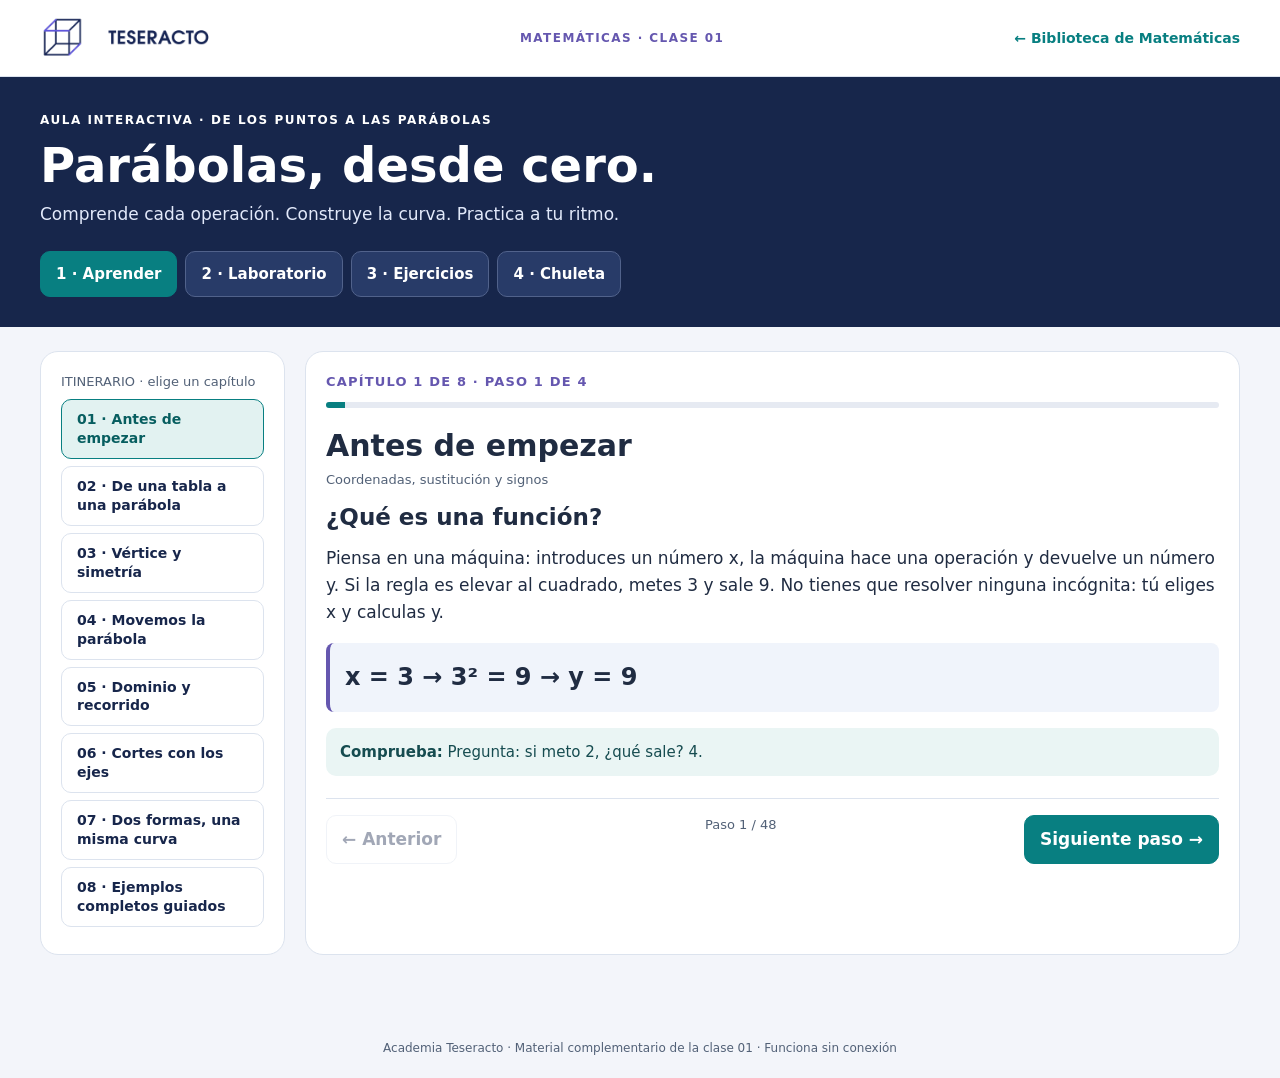
==== temas/funciones/parabolas.html @ f9170756 "Add files via upload" ====
<!doctype html><html lang="es"><head><meta charset="utf-8"><meta name="viewport" content="width=device-width, initial-scale=1"><title>Teseracto · Parábolas desde cero</title><style>
:root{--navy:#17264b;--teal:#087f81;--violet:#6557af;--paper:#f3f5fa;--ink:#202c42;--muted:#526177;--line:#dce3ee}*{box-sizing:border-box}body{margin:0;background:var(--paper);color:var(--ink);font:17px/1.6 system-ui,-apple-system,sans-serif}header{background:#fff;border-bottom:1px solid var(--line);padding:15px max(20px,calc((100% - 1200px)/2));display:flex;align-items:center;justify-content:space-between;gap:16px;flex-wrap:wrap}header img{width:190px;height:auto;display:block}header span{font-size:12px;letter-spacing:.12em;font-weight:800;color:var(--violet)}.hero{background:var(--navy);color:white;padding:34px max(20px,calc((100% - 1200px)/2)) 30px}.hero h1{font-size:clamp(30px,5vw,48px);line-height:1.1;margin:8px 0 10px}.hero p{margin:0;color:#e2e9fa}.eyebrow{font-size:12px;letter-spacing:.13em;text-transform:uppercase;font-weight:800}.tabs{display:flex;gap:8px;flex-wrap:wrap;margin-top:22px}button,select{font:inherit;cursor:pointer}button{border:1px solid var(--line);background:white;color:var(--navy);border-radius:10px;padding:10px 15px;font-weight:650}button:hover{border-color:var(--teal)}button:focus-visible,input:focus-visible,select:focus-visible{outline:3px solid #d49b26;outline-offset:3px}button:disabled{opacity:.4;cursor:default}.tabs button{background:#283b68;color:white;border-color:#51628b;font-size:15px}.tabs button.active,.primary{background:var(--teal);color:white;border-color:var(--teal)}main{max-width:1240px;margin:24px auto;padding:0 20px 40px}.layout{display:grid;grid-template-columns:245px minmax(0,1fr);gap:20px}.side,.panel{background:white;border:1px solid var(--line);border-radius:18px;padding:20px}.side{align-self:start}.side button{display:block;width:100%;text-align:left;margin:7px 0;font-size:14px;line-height:1.35}.side button.active{background:#e2f2f1;border-color:var(--teal);color:#075e60}.small{font-size:13px;color:var(--muted)}.progress{height:6px;background:#e6eaf2;border-radius:10px;margin:10px 0 20px;overflow:hidden}.progress div{background:var(--teal);height:100%;transition:width .2s}.panel h2{font-size:clamp(22px,3vw,30px);line-height:1.2;margin:4px 0 6px}.panel h3{font-size:23px;line-height:1.3;margin:12px 0}.panel p{margin:10px 0}.stephead{color:var(--violet);font-size:13px;letter-spacing:.09em;font-weight:800;text-transform:uppercase}.split{display:grid;grid-template-columns:minmax(0,1fr) minmax(0,1fr);gap:20px;align-items:start}.eq{background:#f0f4fb;border-left:4px solid var(--violet);border-radius:8px;padding:15px;margin:16px 0;font-size:clamp(18px,2.3vw,24px);font-weight:650;line-height:1.65;overflow-wrap:anywhere}.tip{background:#eaf5f4;border-radius:10px;padding:12px 14px;font-size:15px;color:#164c50}.graph{min-width:0}.graph svg{width:100%;display:block;background:#fcfdff;border:1px solid var(--line);border-radius:12px}.graph table{width:100%;border-collapse:collapse;text-align:center;font-variant-numeric:tabular-nums;font-size:14px;margin-top:10px}.graph td,.graph th{padding:5px 2px;border-bottom:1px solid var(--line)}.graph th{background:#f0f4fb}.nav{display:flex;justify-content:space-between;gap:10px;flex-wrap:wrap;border-top:1px solid var(--line);padding-top:16px;margin-top:22px}.exercise{border:1px solid var(--line);border-radius:13px;padding:17px;margin:14px 0}.exercise h3{font-size:18px;margin:0 0 12px}.exercise .actions{display:flex;flex-wrap:wrap;gap:8px}.solution{margin-top:14px}.solution ol{padding-left:25px}.solution li{margin:8px 0}.groupnav{display:flex;gap:8px;flex-wrap:wrap;margin:12px 0}.groupnav button.active{background:var(--navy);color:white}.lab-controls label{display:block;margin:18px 0}.lab-controls input[type=range]{width:100%;accent-color:var(--teal)}.legend{font-size:13px;color:var(--muted);margin-top:6px}.reference{display:grid;grid-template-columns:repeat(2,minmax(0,1fr));gap:12px}.reference article{border:1px solid var(--line);border-radius:12px;padding:14px}.reference h3{font-size:18px;margin:0 0 4px}.quiz{margin-top:16px;border-top:1px solid var(--line);padding-top:10px}.quiz button{margin:4px}.status{font-weight:700;color:var(--teal)}.note{font-size:14px;color:var(--muted)}.hidden{display:none!important}footer{text-align:center;font-size:12px;color:var(--muted);padding:20px}.mathline{font-weight:700;color:var(--navy)}@media(max-width:950px){.layout{grid-template-columns:1fr}.side{display:flex;flex-wrap:wrap;gap:5px;padding:12px}.side .small{width:100%}.side button{width:auto;margin:0;flex:1 1 135px}}@media(max-width:650px){main{padding:0 12px 20px}.split,.reference{grid-template-columns:1fr}.panel{padding:15px}.hero{padding:24px 18px}.tabs button{flex:1 1 auto}header img{width:160px}.graph svg{max-height:420px}}@media print{header,.tabs,.side,.nav,footer,.actions{display:none}.hero{background:white;color:var(--navy);padding:10px}.hero p{color:var(--ink)}main{padding:0;margin:0}.layout{display:block}.panel{border:0}.split{display:block}.graph{max-width:500px}.exercise{break-inside:avoid}}
header .back{color:var(--teal);font-size:14px;font-weight:750;text-decoration:none}header .back:hover{text-decoration:underline}header .back:focus-visible{outline:3px solid #d49b26;outline-offset:4px}</style></head><body><header><img alt="Academia Teseracto" src="[data-uri]"><span>MATEMÁTICAS · CLASE 01</span><a class="back" href="../../index.html">← Biblioteca de Matemáticas</a></header><section class="hero"><div class="eyebrow">Aula interactiva · de los puntos a las parábolas</div><h1>Parábolas, desde cero.</h1><p>Comprende cada operación. Construye la curva. Practica a tu ritmo.</p><nav class="tabs" aria-label="Secciones"><button data-tab="learn" class="active">1 · Aprender</button><button data-tab="lab">2 · Laboratorio</button><button data-tab="practice">3 · Ejercicios</button><button data-tab="reference">4 · Chuleta</button></nav></section><main id="main"></main><footer>Academia Teseracto · Material complementario de la clase 01 · Funciona sin conexión</footer><script>
const lessons=[{"title": "Antes de empezar", "subtitle": "Coordenadas, sustitución y signos", "slides": [{"title": "¿Qué es una función?", "body": "Piensa en una máquina: introduces un número x, la máquina hace una operación y devuelve un número y. Si la regla es elevar al cuadrado, metes 3 y sale 9. No tienes que resolver ninguna incógnita: tú eliges x y calculas y.", "eq": "x = 3 → 3² = 9 → y = 9", "g": null, "tip": "Pregunta: si meto 2, ¿qué sale? 4."}, {"title": "Cómo colocar un punto", "body": "Un punto tiene dos números: (x, y). El primero indica izquierda o derecha; el segundo, abajo o arriba. Desde el origen (0, 0), ve dos unidades a la izquierda y cuatro hacia arriba.", "eq": "(−2, 4)", "g": {"h": 0, "k": 0, "a": 1, "stage": "single", "xs": [-2]}, "tip": "Que lo señale con el dedo: primero horizontal, después vertical."}, {"title": "El cuadrado de un negativo", "body": "Elevar al cuadrado significa multiplicar el número por sí mismo. Dos negativos multiplicados dan positivo. Pero si el signo menos está FUERA de la potencia, se aplica después.", "eq": "(−2)² = (−2)·(−2) = 4<br>−2² = −(2²) = −4", "g": null, "tip": "No confundir (−2)² con −(2²)."}, {"title": "Orden de las operaciones", "body": "Para y = (x − 2)² − 1 con x = 0: primero sustituyes, después resuelves el paréntesis, luego elevas al cuadrado y finalmente restas 1.", "eq": "y = (0 − 2)² − 1<br>y = (−2)² − 1<br>y = 4 − 1 = 3", "g": null, "tip": "Pide repetir el mismo procedimiento con x = 1: sale 0."}]}, {"title": "De una tabla a una parábola", "subtitle": "La curva y = x², punto por punto", "slides": [{"title": "Elige cinco valores de x", "body": "Para dibujar necesitamos puntos. Elegimos −2, −1, 0, 1 y 2. Estos valores son cómodos porque están alrededor de 0. Puedes elegir otros números; no son los únicos posibles.", "eq": "y = x²", "g": {"h": 0, "k": 0, "a": 1, "stage": "empty", "xs": [-2, -1, 0, 1, 2]}, "tip": "Haz una tabla de dos filas en el cuaderno."}, {"title": "Calculamos el punto 1 de 5", "body": "Sustituimos x por −2. Multiplicamos el número por sí mismo. La pareja (x, y) es la posición que se marca en el plano.", "eq": "y = (−2)² = 4 → (−2, 4)", "g": {"h": 0, "k": 0, "a": 1, "stage": "points", "xs": [-2]}, "tip": "Observa cómo se añade un punto, no una recta."}, {"title": "Calculamos el punto 2 de 5", "body": "Sustituimos x por −1. Multiplicamos el número por sí mismo. La pareja (x, y) es la posición que se marca en el plano.", "eq": "y = (−1)² = 1 → (−1, 1)", "g": {"h": 0, "k": 0, "a": 1, "stage": "points", "xs": [-2, -1]}, "tip": "Observa cómo se añade un punto, no una recta."}, {"title": "Calculamos el punto 3 de 5", "body": "Sustituimos x por 0. Multiplicamos el número por sí mismo. La pareja (x, y) es la posición que se marca en el plano.", "eq": "y = 0² = 0 → (0, 0)", "g": {"h": 0, "k": 0, "a": 1, "stage": "points", "xs": [-2, -1, 0]}, "tip": "Observa cómo se añade un punto, no una recta."}, {"title": "Calculamos el punto 4 de 5", "body": "Sustituimos x por 1. Multiplicamos el número por sí mismo. La pareja (x, y) es la posición que se marca en el plano.", "eq": "y = 1² = 1 → (1, 1)", "g": {"h": 0, "k": 0, "a": 1, "stage": "points", "xs": [-2, -1, 0, 1]}, "tip": "Observa cómo se añade un punto, no una recta."}, {"title": "Calculamos el punto 5 de 5", "body": "Sustituimos x por 2. Multiplicamos el número por sí mismo. La pareja (x, y) es la posición que se marca en el plano.", "eq": "y = 2² = 4 → (2, 4)", "g": {"h": 0, "k": 0, "a": 1, "stage": "points", "xs": [-2, -1, 0, 1, 2]}, "tip": "Observa cómo se añade un punto, no una recta."}, {"title": "Unimos los puntos con una curva", "body": "Ahora aparece la forma de U. No unas con segmentos rectos: la función pasa también por infinitos puntos intermedios. Las ramas continúan fuera del dibujo.", "eq": "y = x²", "g": {"h": 0, "k": 0, "a": 1, "stage": "curve", "xs": [-2, -1, 0, 1, 2]}, "tip": "Pregunta: si x = 3, ¿qué altura obtengo? 9."}]}, {"title": "Vértice y simetría", "subtitle": "Encuentra el giro y el espejo", "slides": [{"title": "El vértice es el punto de giro", "body": "En una parábola que abre hacia arriba, el vértice es el punto más bajo. Aquí ningún cuadrado puede ser menor que 0. Cuando x = 0, y = 0. El vértice es una pareja, no un solo número.", "eq": "V(0, 0) · mínimo = 0", "g": {"h": 0, "k": 0, "a": 1, "stage": "vertex", "xs": [-2, -1, 0, 1, 2]}, "tip": "El mínimo es la altura y del vértice."}, {"title": "La línea que divide la curva", "body": "Los puntos (−2, 4) y (2, 4) tienen la misma altura. Lo mismo sucede con (−1, 1) y (1, 1). La línea vertical que hace de espejo pasa por el vértice.", "eq": "Eje de simetría: x = 0", "g": {"h": 0, "k": 0, "a": 1, "stage": "symmetry", "xs": [-2, -1, 0, 1, 2]}, "tip": "El eje de simetría es una recta vertical, no un punto."}, {"title": "Si la parábola está boca abajo", "body": "Un signo negativo delante del cuadrado refleja la curva verticalmente. El vértice ahora es el punto más alto, un máximo.", "eq": "y = −x² + 4 · V(0, 4)", "g": {"h": 0, "k": 4, "a": -1, "stage": "vertex", "xs": [-2, -1, 0, 1, 2]}, "tip": "El signo de delante del cuadrado decide la apertura."}]}, {"title": "Movemos la parábola", "subtitle": "Comprender (x − 2)² − 1 sin memorizar signos", "slides": [{"title": "La curva original", "body": "Partimos de y = x². Su punto de giro está en el origen. Vamos a trasladar toda la curva, no a cambiar su forma.", "eq": "y = x²", "g": {"h": 0, "k": 0, "a": 1, "stage": "vertex", "xs": [-2, -1, 0, 1, 2]}, "tip": ""}, {"title": "Dos unidades a la derecha", "body": "En (x − 2)², buscamos qué número hace que el paréntesis sea cero. No es −2: es 2, porque 2 − 2 = 0. Toda la curva se desplaza a la derecha.", "eq": "y = (x − 2)² → V(2, 0)", "g": {"h": 2, "k": 0, "a": 1, "stage": "shift", "xs": [0, 1, 2, 3, 4], "ghost": [0, 0, 1]}, "tip": "No memorices el signo: iguala el paréntesis a cero."}, {"title": "Una unidad hacia abajo", "body": "El −1 de fuera resta uno a todas las alturas. El punto más bajo pasa de (2, 0) a (2, −1).", "eq": "y = (x − 2)² − 1 → V(2, −1)", "g": {"h": 2, "k": -1, "a": 1, "stage": "shift", "xs": [0, 1, 2, 3, 4], "ghost": [2, 0, 1]}, "tip": "Dentro afecta a x; fuera afecta a y."}, {"title": "Encuentra el vértice sin dibujar", "body": "Primero x − 2 = 0, de donde x = 2. Luego sustituye ese 2 en la función: (2 − 2)² − 1 = −1. Ya tienes las dos coordenadas. El eje vertical pasa por x = 2.", "eq": "V(2, −1) · eje x = 2", "g": {"h": 2, "k": -1, "a": 1, "stage": "symmetry", "xs": [0, 1, 2, 3, 4]}, "tip": "Si fuera (x + 1)², el paréntesis vale cero en x = −1."}]}, {"title": "Dominio y recorrido", "subtitle": "Horizontal frente a vertical", "slides": [{"title": "Dominio: qué puedo meter", "body": "Pregunta: ¿existe algún número que no pueda introducir como x? En esta expresión solo hay restas y un cuadrado. Cualquier real se puede usar, incluidos negativos, decimales y cero.", "eq": "D = ℝ = (−∞, +∞)", "g": {"h": 2, "k": -1, "a": 1, "stage": "domain", "xs": [0, 1, 2, 3, 4]}, "tip": "Recorre con el dedo el eje horizontal. No confundas lo que se ve en pantalla con todos los valores posibles."}, {"title": "Recorrido: qué puede salir", "body": "El cuadrado nunca es negativo. Su mínimo es 0; al restar 1, la altura más baja posible es −1. La curva alcanza −1 y todas las alturas superiores. No existe ningún punto por debajo.", "eq": "R = [−1, +∞)", "g": {"h": 2, "k": -1, "a": 1, "stage": "range", "xs": [0, 1, 2, 3, 4]}, "tip": "Desplaza el dedo de abajo arriba por el eje Y."}, {"title": "Cuando abre hacia abajo", "body": "Si y = −x² + 4, el cuadrado es ≥ 0, por tanto −x² es ≤ 0. La altura máxima es 4, y todas las alturas inferiores son posibles.", "eq": "D = ℝ · R = (−∞, 4]", "g": {"h": 0, "k": 4, "a": -1, "stage": "range", "xs": [-2, -1, 0, 1, 2]}, "tip": "Los corchetes incluyen el extremo alcanzado. El infinito siempre lleva paréntesis."}, {"title": "Compara con una recta", "body": "La recta y = 2x − 5 no tiene un máximo ni un mínimo. A medida que avanzas, puedes alcanzar cualquier altura. La parábola sí tiene un límite vertical, aunque las dos admiten cualquier x.", "eq": "Recta: D = ℝ, R = ℝ<br>Parábola: D = ℝ, R = [−1, +∞)", "g": {"h": 2, "k": -1, "a": 1, "stage": "compare", "xs": [0, 1, 2, 3, 4]}, "tip": "Dominio: x. Recorrido: y."}]}, {"title": "Cortes con los ejes", "subtitle": "Cuál coordenada debe ser cero", "slides": [{"title": "Corte con Y: x = 0", "body": "El eje Y es vertical. Cualquier punto sobre él tiene x = 0. Sustituimos x por 0 para hallar la altura exacta a la que la curva toca ese eje.", "eq": "y = (0 − 2)² − 1 = 4 − 1 = 3<br>Corte Y: (0, 3)", "g": {"h": 2, "k": -1, "a": 1, "stage": "cutY", "xs": [0, 1, 2, 3, 4]}, "tip": "El corte con Y nunca se escribe (3, 0) en este caso."}, {"title": "Corte con X: y = 0", "body": "El eje X es horizontal. Cualquier punto que esté sobre él tiene altura cero. Sustituimos y por 0 y ahora sí debemos encontrar la x que hace verdadera la igualdad.", "eq": "0 = (x − 2)² − 1", "g": {"h": 2, "k": -1, "a": 1, "stage": "cutX", "xs": [0, 1, 2, 3, 4]}, "tip": "¿Qué dos puntos de la tabla tienen altura cero?"}, {"title": "Despeja el cuadrado", "body": "Sumamos 1 a los dos lados para eliminar el −1 de la derecha. Ahora preguntamos qué número al cuadrado da 1. Hay dos: 1 y −1.", "eq": "(x − 2)² = 1<br>x − 2 = 1  o  x − 2 = −1", "g": {"h": 2, "k": -1, "a": 1, "stage": "cutX", "xs": [0, 1, 2, 3, 4]}, "tip": "El ± aparece al resolver una ecuación cuadrada, no al calcular un cuadrado."}, {"title": "Resuelve las dos posibilidades", "body": "En cada caso sumamos 2 a ambos lados. La primera da x = 3; la segunda, x = 1. Ambas son correctas. Como buscamos el eje X, y es cero en los dos puntos.", "eq": "x = 3 o x = 1<br>Cortes X: (1, 0) y (3, 0)", "g": {"h": 2, "k": -1, "a": 1, "stage": "cuts", "xs": [0, 1, 2, 3, 4]}, "tip": "Comprueba sustituyendo 1 y 3 en la función."}, {"title": "A veces no hay cortes con X", "body": "En y = (x − 3)² + 1, la altura mínima es 1. Toda la parábola está por encima del eje X. La ecuación de corte pediría un cuadrado igual a −1, imposible en los reales.", "eq": "(x − 3)² = −1 → no hay solución real", "g": {"h": 3, "k": 1, "a": 1, "stage": "cuts", "xs": [1, 2, 3, 4, 5]}, "tip": "Si el vértice estuviera exactamente en y = 0, habría un único corte con X."}]}, {"title": "Dos formas, una misma curva", "subtitle": "Desarrollar y reconstruir el cuadrado", "slides": [{"title": "Qué significa elevar un paréntesis al cuadrado", "body": "No significa elevar cada término por separado. Es multiplicar el paréntesis entero por sí mismo. Distribuye: cada término del primero multiplica a cada término del segundo.", "eq": "(x − 2)² = (x − 2)(x − 2)<br>= x² − 2x − 2x + 4", "g": null, "tip": "Error típico: (x − 2)² no es x² + 4."}, {"title": "Junta términos semejantes", "body": "Los dos términos −2x suman −4x. Después todavía tenemos que restar 1, tal como decía la función original.", "eq": "(x − 2)² − 1<br>= x² − 4x + 4 − 1<br>= x² − 4x + 3", "g": {"h": 2, "k": -1, "a": 1, "stage": "curve", "xs": [0, 1, 2, 3, 4]}, "tip": "Las dos fórmulas representan exactamente los mismos puntos."}, {"title": "Si te dan la forma desarrollada", "body": "En estos ejemplos, el coeficiente de x² es 1. Toma la mitad del coeficiente de x: la mitad de −4 es −2. Construye (x − 2)². Al desarrollarlo aparece +4; para recuperar el +3 original, resta 1.", "eq": "x² − 4x + 3 = x² − 4x + 4 − 1<br>= (x − 2)² − 1", "g": {"h": 2, "k": -1, "a": 1, "stage": "vertex", "xs": [0, 1, 2, 3, 4]}, "tip": "Este atajo de tomar la mitad directamente es para coeficiente de x² igual a 1. No hace falta usar −b/(2a) todavía."}]}, {"title": "Ejemplos completos guiados", "subtitle": "Los dos ejemplos de la ficha original, sin saltos", "slides": [{"title": "A · Prepara la tabla", "body": "Para y = (x − 2)² − 1, el paréntesis se anula en x = 2. Escogemos dos números a cada lado: 0, 1, 2, 3, 4.", "eq": "y = (x − 2)² − 1", "g": {"h": 2, "k": -1, "a": 1, "stage": "empty", "xs": [0, 1, 2, 3, 4]}, "tip": ""}, {"title": "A · Sustituye x = 0", "body": "Primero calcula 0 − 2, luego su cuadrado y finalmente resta 1. Marca el punto obtenido.", "eq": "y = (0 − 2)² − 1<br>= (−2)² − 1 = 4 − 1 = 3", "g": {"h": 2, "k": -1, "a": 1, "stage": "points", "xs": [0]}, "tip": ""}, {"title": "A · Sustituye x = 1", "body": "Primero calcula 1 − 2, luego su cuadrado y finalmente resta 1. Marca el punto obtenido.", "eq": "y = (1 − 2)² − 1<br>= (−1)² − 1 = 1 − 1 = 0", "g": {"h": 2, "k": -1, "a": 1, "stage": "points", "xs": [0, 1]}, "tip": ""}, {"title": "A · Sustituye x = 2", "body": "Primero calcula 2 − 2, luego su cuadrado y finalmente resta 1. Marca el punto obtenido.", "eq": "y = (2 − 2)² − 1<br>= (0)² − 1 = 0 − 1 = −1", "g": {"h": 2, "k": -1, "a": 1, "stage": "points", "xs": [0, 1, 2]}, "tip": ""}, {"title": "A · Sustituye x = 3", "body": "Primero calcula 3 − 2, luego su cuadrado y finalmente resta 1. Marca el punto obtenido.", "eq": "y = (3 − 2)² − 1<br>= (1)² − 1 = 1 − 1 = 0", "g": {"h": 2, "k": -1, "a": 1, "stage": "points", "xs": [0, 1, 2, 3]}, "tip": ""}, {"title": "A · Sustituye x = 4", "body": "Primero calcula 4 − 2, luego su cuadrado y finalmente resta 1. Marca el punto obtenido.", "eq": "y = (4 − 2)² − 1<br>= (2)² − 1 = 4 − 1 = 3", "g": {"h": 2, "k": -1, "a": 1, "stage": "points", "xs": [0, 1, 2, 3, 4]}, "tip": ""}, {"title": "A · Vértice, eje y apertura", "body": "El punto de giro es (2, −1). El eje vertical es x = 2. El cuadrado tiene coeficiente positivo, por lo que abre hacia arriba.", "eq": "V(2, −1) · eje x = 2", "g": {"h": 2, "k": -1, "a": 1, "stage": "symmetry", "xs": [0, 1, 2, 3, 4]}, "tip": ""}, {"title": "A · Cortes", "body": "Para Y ponemos x = 0: sale y = 3. Para X ponemos y = 0: (x − 2)² = 1, así que x − 2 = 1 o −1, y x = 3 o 1.", "eq": "Y: (0, 3) · X: (1, 0), (3, 0)", "g": {"h": 2, "k": -1, "a": 1, "stage": "cuts", "xs": [0, 1, 2, 3, 4]}, "tip": ""}, {"title": "A · Dominio y recorrido", "body": "Todos los números reales sirven como x. La menor altura es −1 y la parábola abre arriba.", "eq": "D = ℝ · R = [−1, +∞)", "g": {"h": 2, "k": -1, "a": 1, "stage": "range", "xs": [0, 1, 2, 3, 4]}, "tip": ""}, {"title": "B · La parábola invertida", "body": "Ahora y = −x² + 4. Primero elevamos x al cuadrado, después cambiamos el signo y sumamos 4. Para x = −2, −(−2)² + 4 = −4 + 4 = 0.", "eq": "y = −x² + 4", "g": {"h": 0, "k": 4, "a": -1, "stage": "empty", "xs": [-2, -1, 0, 1, 2]}, "tip": ""}, {"title": "B · Sustituye x = −2", "body": "Eleva al cuadrado antes de aplicar el signo negativo exterior. Suma 4 para obtener la altura.", "eq": "y = −(−2)² + 4<br>= −4 + 4 = 0", "g": {"h": 0, "k": 4, "a": -1, "stage": "points", "xs": [-2]}, "tip": ""}, {"title": "B · Sustituye x = −1", "body": "Eleva al cuadrado antes de aplicar el signo negativo exterior. Suma 4 para obtener la altura.", "eq": "y = −(−1)² + 4<br>= −1 + 4 = 3", "g": {"h": 0, "k": 4, "a": -1, "stage": "points", "xs": [-2, -1]}, "tip": ""}, {"title": "B · Sustituye x = 0", "body": "Eleva al cuadrado antes de aplicar el signo negativo exterior. Suma 4 para obtener la altura.", "eq": "y = −(0)² + 4<br>= −0 + 4 = 4", "g": {"h": 0, "k": 4, "a": -1, "stage": "points", "xs": [-2, -1, 0]}, "tip": ""}, {"title": "B · Sustituye x = 1", "body": "Eleva al cuadrado antes de aplicar el signo negativo exterior. Suma 4 para obtener la altura.", "eq": "y = −(1)² + 4<br>= −1 + 4 = 3", "g": {"h": 0, "k": 4, "a": -1, "stage": "points", "xs": [-2, -1, 0, 1]}, "tip": ""}, {"title": "B · Sustituye x = 2", "body": "Eleva al cuadrado antes de aplicar el signo negativo exterior. Suma 4 para obtener la altura.", "eq": "y = −(2)² + 4<br>= −4 + 4 = 0", "g": {"h": 0, "k": 4, "a": -1, "stage": "points", "xs": [-2, -1, 0, 1, 2]}, "tip": ""}, {"title": "B · Vértice y máximo", "body": "La curva abre hacia abajo y su altura mayor es 4, cuando x = 0. La recta que la divide es x = 0.", "eq": "V(0, 4) · máximo 4 · eje x = 0", "g": {"h": 0, "k": 4, "a": -1, "stage": "symmetry", "xs": [-2, -1, 0, 1, 2]}, "tip": ""}, {"title": "B · Cortes (ampliación guiada)", "body": "Para Y, x = 0 y sale 4. Para X, 0 = −x² + 4, sumamos x² a ambos lados y obtenemos x² = 4. Los números cuyo cuadrado es 4 son 2 y −2.", "eq": "Y: (0, 4) · X: (−2, 0), (2, 0)", "g": {"h": 0, "k": 4, "a": -1, "stage": "cuts", "xs": [-2, -1, 0, 1, 2]}, "tip": ""}, {"title": "B · Dominio y recorrido", "body": "Cualquier x real se puede elevar al cuadrado. El signo negativo impide que la altura sea mayor que 4. El 4 sí se alcanza.", "eq": "D = ℝ · R = (−∞, 4]", "g": {"h": 0, "k": 4, "a": -1, "stage": "range", "xs": [-2, -1, 0, 1, 2]}, "tip": ""}]}], exercises=[{"group": "Práctica", "q": "1. Completa la tabla de y = (x − 1)² − 4 para x = −1, 0, 1, 2, 3. Da vértice y mínimo.", "hint": "Sustituye cada x; busca el número que hace cero el paréntesis.", "steps": ["x = −1: (−1 − 1)² − 4 = (−2)² − 4 = 0.", "x = 0: (0 − 1)² − 4 = 1 − 4 = −3.", "x = 1: (1 − 1)² − 4 = 0 − 4 = −4.", "x = 2: (2 − 1)² − 4 = 1 − 4 = −3.", "x = 3: (3 − 1)² − 4 = 4 − 4 = 0.", "V(1, −4). Abre arriba: mínimo −4. Recorrido [−4, +∞)."], "g": {"h": 1, "k": -4, "a": 1, "stage": "symmetry", "xs": [-1, 0, 1, 2, 3]}}, {"group": "Práctica", "q": "2. Dibuja cinco puntos de y = −x² + 4. Señala vértice y máximo.", "hint": "Elige valores a ambos lados de 0. Cuadrado antes del signo menos.", "steps": ["x = −2: −(−2)² + 4 = 0.", "x = −1: −(−1)² + 4 = 3.", "x = 0: −0² + 4 = 4.", "x = 1: −1² + 4 = 3.", "x = 2: −2² + 4 = 0.", "Marca (−2,0), (−1,3), (0,4), (1,3), (2,0). V(0,4); máximo 4."], "g": {"h": 0, "k": 4, "a": -1, "stage": "vertex", "xs": [-2, -1, 0, 1, 2]}}, {"group": "Práctica", "q": "3. Comprueba que x² − 4x + 3 = (x − 2)² − 1 y calcula todos los cortes.", "hint": "Desarrolla el paréntesis. Para Y usa x = 0 y para X usa y = 0.", "steps": ["(x − 2)(x − 2) − 1 = x² − 2x − 2x + 4 − 1 = x² − 4x + 3.", "Y: x = 0 → 0² − 4·0 + 3 = 3 → (0,3).", "X: 0 = (x − 2)² − 1 → (x − 2)² = 1.", "x − 2 = ±1 → x = 3 o x = 1. Cortes (1,0) y (3,0).", "Alternativa de la guía: (x − 1)(x − 3) = 0 → uno de los factores debe ser cero."], "g": {"h": 2, "k": -1, "a": 1, "stage": "cuts", "xs": [0, 1, 2, 3, 4]}}, {"group": "Práctica", "q": "4. Compara dominio y recorrido de y = 2x − 5 y y = (x − 2)² − 1.", "hint": "Dominio: x permitidas; recorrido: alturas y alcanzadas.", "steps": ["En las dos expresiones se puede introducir cualquier x real: D = ℝ.", "La recta no tiene límite vertical: R = ℝ. Para cualquier y puedes despejar x = (y + 5)/2.", "La parábola tiene V(2, −1), abre arriba y no baja de −1: R = [−1, +∞)."], "g": {"h": 2, "k": -1, "a": 1, "stage": "compare", "xs": [0, 1, 2, 3, 4]}}, {"group": "Práctica", "q": "5. Corrige: «Si V(2, −1), el recorrido empieza en 2».", "hint": "¿Cuál de las dos coordenadas indica altura?", "steps": ["2 es la coordenada x, horizontal.", "−1 es la coordenada y, vertical.", "Si abre arriba, R = [−1, +∞); si abre abajo, R = (−∞, −1]. Solo el vértice no dice hacia dónde abre. En la parábola de la ficha abre arriba."], "g": {"h": 2, "k": -1, "a": 1, "stage": "range", "xs": [0, 1, 2, 3, 4]}}, {"group": "Minicontrol", "q": "1. y = (x + 1)² − 4: halla vértice y recorrido.", "hint": "Busca cuándo el paréntesis vale 0.", "steps": ["x + 1 = 0 → x = −1.", "y = (−1 + 1)² − 4 = −4.", "V(−1, −4); abre arriba: R = [−4, +∞)."], "g": {"h": -1, "k": -4, "a": 1, "stage": "range", "xs": [-3, -2, -1, 0, 1]}}, {"group": "Minicontrol", "q": "2. y = x² − 4: escribe cinco puntos simétricos y el mínimo.", "hint": "El centro está en x = 0.", "steps": ["x = −2: 4 − 4 = 0; x = −1: 1 − 4 = −3.", "x = 0: 0 − 4 = −4.", "x = 1: 1 − 4 = −3; x = 2: 4 − 4 = 0.", "Puntos (−2,0), (−1,−3), (0,−4), (1,−3), (2,0). Mínimo −4 en x = 0."], "g": {"h": 0, "k": -4, "a": 1, "stage": "symmetry", "xs": [-2, -1, 0, 1, 2]}}, {"group": "Minicontrol", "q": "3. y = −(x − 1)² + 4: encuentra los cortes con X y con Y.", "hint": "Para X iguala y a cero; para Y sustituye x por cero.", "steps": ["0 = −(x − 1)² + 4 → (x − 1)² = 4.", "x − 1 = 2 o −2 → x = 3 o −1.", "Cortes X: (−1,0), (3,0).", "Y: −(0 − 1)² + 4 = −1 + 4 = 3 → (0,3)."], "g": {"h": 1, "k": 4, "a": -1, "stage": "cuts", "xs": [-1, 0, 1, 2, 3]}}, {"group": "Minicontrol", "q": "4. y = x² − 2x − 3: escribe la forma (x − 1)² − 4 y deduce el vértice.", "hint": "La mitad de −2 es −1. Comprueba desarrollando.", "steps": ["(x − 1)² = x² − 2x + 1.", "Para pasar de +1 a −3, resta 4.", "x² − 2x − 3 = (x − 1)² − 4.", "x − 1 = 0 → x = 1; y = −4. V(1,−4)."], "g": {"h": 1, "k": -4, "a": 1, "stage": "vertex", "xs": [-1, 0, 1, 2, 3]}}, {"group": "Minicontrol", "q": "5. Explica por qué y = −x² + 4 tiene dominio ℝ y recorrido (−∞, 4].", "hint": "¿Qué signo tiene un cuadrado? ¿Qué sucede al negarlo?", "steps": ["Cualquier real se puede elevar al cuadrado: D = ℝ.", "x² ≥ 0 → −x² ≤ 0 → −x² + 4 ≤ 4.", "En x = 0 se alcanza 4. Al crecer |x|, las alturas descienden sin límite.", "R = (−∞, 4]."], "g": {"h": 0, "k": 4, "a": -1, "stage": "range", "xs": [-2, -1, 0, 1, 2]}}, {"group": "Casa", "q": "1. y = (x − 3)² + 1: vértice, recorrido y cortes X e Y.", "hint": "Comprueba si el mínimo está encima o debajo del eje X.", "steps": ["x − 3 = 0 → x = 3; y = 1. V(3,1).", "Abre arriba; R = [1, +∞).", "X: 0 = (x − 3)² + 1 → (x − 3)² = −1. No hay solución real ni corte X.", "Y: (0 − 3)² + 1 = 9 + 1 = 10 → (0,10)."], "g": {"h": 3, "k": 1, "a": 1, "stage": "cuts", "xs": [1, 2, 3, 4, 5]}}, {"group": "Casa", "q": "2. y = −(x + 1)² + 9: vértice, cortes y recorrido.", "hint": "Resuelve x + 1 = 0; observa el signo exterior.", "steps": ["x + 1 = 0 → x = −1; y = 9. V(−1,9).", "Abre abajo: R = (−∞, 9].", "X: (x + 1)² = 9 → x + 1 = 3 o −3 → x = 2 o −4. Cortes (−4,0), (2,0).", "Y: −(0 + 1)² + 9 = 8 → (0,8)."], "g": {"h": -1, "k": 9, "a": -1, "stage": "cuts", "xs": [-3, -2, -1, 0, 1]}}, {"group": "Casa", "q": "3. y = x² − 6x + 5: expresa como (x − 3)² − 4; halla vértice y cortes X.", "hint": "La mitad de −6 es −3. Desarrolla y ajusta el término independiente.", "steps": ["(x − 3)² = x² − 6x + 9. Restamos 4 para obtener +5.", "y = (x − 3)² − 4; V(3,−4).", "X: (x − 3)² = 4 → x − 3 = 2 o −2 → x = 5 o 1.", "Cortes (1,0), (5,0). Alternativa: (x − 1)(x − 5) = 0."], "g": {"h": 3, "k": -4, "a": 1, "stage": "cuts", "xs": [1, 2, 3, 4, 5]}}, {"group": "Casa", "q": "4. Calcula f(2) y f(3) para f(x) = x² − 4x + 3.", "hint": "f(2) quiere decir sustituir x por 2; no multiplicar f por 2.", "steps": ["f(2) = 2² − 4·2 + 3 = 4 − 8 + 3 = −1.", "f(3) = 3² − 4·3 + 3 = 9 − 12 + 3 = 0.", "Puntos (2,−1) y (3,0). El primero es el vértice; el segundo, un corte X."], "g": {"h": 2, "k": -1, "a": 1, "stage": "cuts", "xs": [0, 1, 2, 3, 4]}}];let tab='learn',li=0,si=0,group='Práctica',teacher=false;const seen={};const main=document.getElementById('main');const fmt=n=>String(Object.is(n,-0)?0:n).replaceAll('-','−');const f=(g,x)=>g.a*(x-g.h)**2+g.k;const pos=(x,y)=>`(${fmt(x)}, ${fmt(y)})`;const esc=s=>String(s).replaceAll('&','&amp;').replaceAll('<','&lt;').replaceAll('>','&gt;');
function graph(g){if(!g)return '';const {h,k,a,stage}=g;const roots=(-k/a>=0)?[h-Math.sqrt(-k/a),h+Math.sqrt(-k/a)].filter((v,i,l)=>i===0||Math.abs(v-l[0])>1e-9):[];let xs=[0,h-2,h+2,...g.xs,...roots];if(g.ghost)xs.push(g.ghost[0]-2,g.ghost[0]+2);let xmin=Math.floor(Math.min(...xs))-1,xmax=Math.ceil(Math.max(...xs))+1;let ys=[0,k,...g.xs.map(x=>f(g,x))];if(['cuts','cutY'].includes(stage))ys.push(f(g,0));if(g.ghost)ys.push(g.ghost[1]);let ymin=Math.floor(Math.min(...ys))-2,ymax=Math.ceil(Math.max(...ys))+2;if(ymax-ymin<8){ymax+=1;ymin-=1;}const W=500,H=370,m=39;const sx=(W-2*m)/(xmax-xmin),sy=(H-2*m)/(ymax-ymin);const X=x=>m+(x-xmin)*sx,Y=y=>H-m-(y-ymin)*sy;const line=(x1,y1,x2,y2,c,w=1,d='')=>`<line x1="${x1}" y1="${y1}" x2="${x2}" y2="${y2}" stroke="${c}" stroke-width="${w}" ${d?'stroke-dasharray="'+d+'"':''}/>`;const txt=(x,y,t,c='#526177',anchor='middle')=>`<text x="${x}" y="${y}" font-size="12" fill="${c}" text-anchor="${anchor}">${esc(t)}</text>`;let s=`<svg viewBox="0 0 ${W} ${H}" role="img" aria-label="Plano cartesiano, parábola y sus elementos"><defs><clipPath id="clip${gid}"><rect x="${m}" y="${m}" width="${W-2*m}" height="${H-2*m}"/></clipPath></defs>`;let id=gid++;const clip=`clip${id}`;if(stage==='range'){let lo=a>0?k:ymin,hi=a>0?ymax:k;s+=`<rect x="${m}" y="${Y(hi)}" width="${W-2*m}" height="${Y(lo)-Y(hi)}" fill="#dff3ee"/>`;}for(let x=xmin;x<=xmax;x++){s+=line(X(x),m,X(x),H-m,'#e0e6ef');if(x!==0)s+=txt(X(x),Y(0)+15,fmt(x));}let ystep=Math.max(1,Math.ceil((ymax-ymin)/12));for(let y=Math.ceil(ymin/ystep)*ystep;y<=ymax;y+=ystep){s+=line(m,Y(y),W-m,Y(y),'#e0e6ef');if(y!==0)s+=txt(X(0)-7,Y(y)+4,fmt(y),'#526177','end');}s+=line(m,Y(0),W-m,Y(0),'#62718b',2)+line(X(0),m,X(0),H-m,'#62718b',2)+txt(W-m+14,Y(0)+4,'X','#17264b')+txt(X(0),m-12,'Y','#17264b')+txt(X(0)-8,Y(0)+15,'0','#526177','end');const curve=(fn,col,w=3,d='')=>{let arr=[];for(let i=0;i<=220;i++){let x=xmin+(xmax-xmin)*i/220;arr.push(`${i?'L':'M'}${X(x).toFixed(2)},${Y(fn(x)).toFixed(2)}`)}return `<path d="${arr.join(' ')}" fill="none" stroke="${col}" stroke-width="${w}" ${d?'stroke-dasharray="'+d+'"':''} clip-path="url(#${clip})"/>`};if(g.ghost){let [gh,gk,ga]=g.ghost;s+=curve(x=>ga*(x-gh)**2+gk,'#9aa7bf',2,'6 5');}if(stage==='compare')s+=curve(x=>2*x-5,'#a07131',3,'7 5');if(!['empty','single','points'].includes(stage))s+=curve(x=>f(g,x),'#087f81');if(stage==='symmetry'||stage==='shift')s+=line(X(h),m,X(h),H-m,'#6557af',2,'5 5')+txt(X(h)+5,m+13,'x = '+fmt(h),'#6557af','start');if(stage==='domain')s+=line(m,Y(0),W-m,Y(0),'#6557af',5)+txt(W/2,H-9,'← todos los valores de x →','#6557af');if(stage==='range')s+=line(X(0),Y(a>0?k:ymin),X(0),Y(a>0?ymax:k),'#6557af',5)+line(m,Y(k),W-m,Y(k),'#6557af',1.5,'5 5');const dot=(x,y,c,lab,dx=9,dy=-10)=>`<circle cx="${X(x)}" cy="${Y(y)}" r="5.5" fill="${c}" stroke="white" stroke-width="1.5"/>${lab?txt(X(x)+dx,Y(y)+dy,lab,c,dx<0?'end':'start'):''}`;if(stage!=='empty'){for(const x of g.xs){s+=dot(x,f(g,x),'#6557af',(['points','single'].includes(stage)?pos(x,f(g,x)):'') ,x===Math.max(...g.xs)&&x>0?-8:8,-9);}}if(stage==='single'){const x=g.xs[0],y=f(g,x);s+=line(X(x),Y(0),X(x),Y(y),'#6557af',2,'4 4')+line(X(0),Y(y),X(x),Y(y),'#6557af',2,'4 4');}if(['vertex','symmetry','shift','range','cuts'].includes(stage))s+=dot(h,k,'#b04b52','V'+pos(h,k),h>=xmax-2?-9:9,a>0?18:-12);if(['cuts','cutX'].includes(stage)){roots.forEach((x,i)=>s+=dot(x,0,'#b04b52',pos(Number(x.toFixed(3)),0),i===0?-9:9,-10));}if(['cuts','cutY'].includes(stage))s+=dot(0,f(g,0),'#b04b52',pos(0,f(g,0)),9,-10);s+='</svg>';let legend=stage==='shift'?'Gris: curva anterior · verde: nueva curva':stage==='compare'?'Verde: parábola · ocre discontinuo: recta':stage==='range'?'Zona sombreada: alturas que alcanza la curva':stage==='domain'?'Morado: todos los valores horizontales de x':stage==='symmetry'?'Línea discontinua: eje de simetría':stage==='empty'?'Primero dibujamos los ejes.':stage==='points'?'Cada punto nuevo sale de sustituir un valor de x.':'Verde: curva · morado: puntos · rojo: puntos destacados';let table=['points','empty','single'].includes(stage)?`<table><tr><th>x</th>${g.xs.map(x=>`<td>${fmt(x)}</td>`).join('')}</tr><tr><th>y</th>${g.xs.map(x=>`<td>${stage==='empty'?'?':fmt(f(g,x))}</td>`).join('')}</tr></table>`:'';return `<div class="graph">${s}${table}<div class="legend">${legend}</div></div>`;}
let gid=0;
function renderLearn(){const l=lessons[li],s=l.slides[si];const total=lessons.reduce((a,b)=>a+b.slides.length,0),current=lessons.slice(0,li).reduce((a,b)=>a+b.slides.length,0)+si+1;main.innerHTML=`<div class="layout"><aside class="side"><div class="small">ITINERARIO · elige un capítulo</div>${lessons.map((v,i)=>`<button data-lesson="${i}" class="${i===li?'active':''}">${String(i+1).padStart(2,'0')} · ${v.title}</button>`).join('')}</aside><section class="panel"><div class="stephead">Capítulo ${li+1} de ${lessons.length} · Paso ${si+1} de ${l.slides.length}</div><div class="progress"><div style="width:${100*current/total}%"></div></div><h2>${l.title}</h2><div class="small">${l.subtitle}</div><div class="${s.g?'split':''}"><div><h3>${s.title}</h3><p>${s.body}</p>${s.eq?`<div class="eq">${s.eq}</div>`:''}${s.tip?`<div class="tip"><strong>Comprueba:</strong> ${s.tip}</div>`:''}</div>${graph(s.g)}</div><div class="nav"><button id="prev" ${li===0&&si===0?'disabled':''}>← Anterior</button><span class="small">Paso ${current} / ${total}</span><button id="next" class="primary">${current===total?'Ir al laboratorio':'Siguiente paso →'}</button></div></section></div>`;main.querySelectorAll('[data-lesson]').forEach(b=>b.onclick=()=>{li=+b.dataset.lesson;si=0;renderLearn()});document.getElementById('prev').onclick=()=>{if(si>0)si--;else if(li>0){li--;si=lessons[li].slides.length-1}renderLearn()};document.getElementById('next').onclick=()=>{if(si<l.slides.length-1)si++;else if(li<lessons.length-1){li++;si=0}else{setTab('lab');return}renderLearn()};}
function renderLab(){main.innerHTML=`<section class="panel"><div class="stephead">Experimenta</div><h2>Mueve la curva tú mismo</h2><p>Modifica un control cada vez. Observa cómo cambia el vértice, qué ocurre con las alturas y dónde aparecen los cortes.</p><div class="split"><div class="lab-controls"><label>Desplazamiento horizontal (h): <strong id="hv">2</strong><input id="h" type="range" min="-4" max="4" step="1" value="2"></label><label>Desplazamiento vertical (k): <strong id="kv">−1</strong><input id="k" type="range" min="-5" max="5" step="1" value="-1"></label><label>Apertura <select id="a"><option value="1">Hacia arriba (+)</option><option value="-1">Hacia abajo (−)</option></select></label><label>Destacar <select id="stage"><option value="symmetry">Vértice y simetría</option><option value="cuts">Cortes</option><option value="domain">Dominio</option><option value="range">Recorrido</option></select></label><button id="reset">Restablecer ejemplo A</button><div id="labresults" class="eq"></div></div><div id="labgraph"></div></div><div class="tip">Reto: consigue una parábola con vértice (−3, 2) y sin cortes con X. Después invierte la apertura. ¿Qué cambia?</div></section>`;function update(){let h=+document.getElementById('h').value,k=+document.getElementById('k').value,a=+document.getElementById('a').value,stage=document.getElementById('stage').value;document.getElementById('hv').textContent=fmt(h);document.getElementById('kv').textContent=fmt(k);let expr=(a<0?'−':'')+(h===0?'x²':`(x ${h>0?'−':'+'} ${Math.abs(h)})²`)+(k===0?'':` ${k>0?'+':'−'} ${Math.abs(k)}`);let r=-k/a,roots=r<0?[]:r===0?[h]:[h-Math.sqrt(r),h+Math.sqrt(r)];document.getElementById('labresults').innerHTML=`y = ${expr}<br>V${pos(h,k)} · eje x = ${fmt(h)}<br>D = ℝ<br>R = ${a>0?'['+fmt(k)+', +∞)':'(−∞, '+fmt(k)+']'}<br><span class="small">Cortes X: ${roots.length?roots.map(x=>pos(+x.toFixed(3),0)).join(', '):'ninguno'}<br>Corte Y: ${pos(0,a*h*h+k)} · raíces no enteras aproximadas a 3 decimales</span>`;document.getElementById('labgraph').innerHTML=graph({h,k,a,stage,xs:[h-2,h-1,h,h+1,h+2]});}['h','k','a','stage'].forEach(id=>document.getElementById(id).oninput=update);document.getElementById('reset').onclick=()=>{document.getElementById('h').value=2;document.getElementById('k').value=-1;document.getElementById('a').value=1;document.getElementById('stage').value='symmetry';update()};update();}
function renderPractice(){main.innerHTML=`<section class="panel"><div class="stephead">Entrenamiento · cuaderno original</div><h2>Hazlo tú, paso a paso</h2><p>Resuelve en papel primero. En práctica y casa puedes pedir una pista; el minicontrol mantiene las soluciones y pistas ocultas hasta activar la corrección.</p><div class="groupnav">${['Práctica','Minicontrol','Casa'].map(g=>`<button class="${g===group?'active':''}" data-group="${g}">${g}</button>`).join('')}</div>${group==='Minicontrol'?`<div class="tip">15–20 minutos · 5 ejercicios · sin apuntes. <button id="teacher">${teacher?'Volver al modo sin ayuda':'He terminado: activar corrección'}</button></div>`:''}<div id="items">${exercises.map((e,i)=>e.group===group?`<article class="exercise"><h3>${e.q}</h3>${group!=='Minicontrol'||teacher?`<div class="actions"><button data-hint="${i}">Ver pista</button><button data-step="${i}" class="primary">Mostrar primer paso</button><button data-reset="${i}">Ocultar solución</button></div><div id="hint${i}" class="tip hidden">${e.hint}</div><div id="sol${i}" class="solution"></div>`:'<p class="note">Escribe el procedimiento completo en tu cuaderno antes de corregir.</p>'}<label class="small">Registro: <select data-record="${i}"><option value="">Sin registrar</option><option>Sola</option><option>Con pista</option><option>Todavía no</option></select></label></article>`:'').join('')}</div><p class="note" id="record"></p></section>`;main.querySelectorAll('[data-group]').forEach(b=>b.onclick=()=>{group=b.dataset.group;teacher=false;renderPractice()});let t=document.getElementById('teacher');if(t)t.onclick=()=>{teacher=!teacher;renderPractice()};main.querySelectorAll('[data-hint]').forEach(b=>b.onclick=()=>document.getElementById('hint'+b.dataset.hint).classList.toggle('hidden'));main.querySelectorAll('[data-step]').forEach(b=>{let i=+b.dataset.step,n=0,e=exercises[i],sol=document.getElementById('sol'+i);b.onclick=()=>{n=Math.min(n+1,e.steps.length);sol.innerHTML=`<ol>${e.steps.slice(0,n).map(v=>`<li>${v}</li>`).join('')}</ol>${n===e.steps.length?graph(e.g):''}`;b.textContent=n===e.steps.length?'Solución completa':`Mostrar paso ${n+1} de ${e.steps.length}`;b.disabled=n===e.steps.length};main.querySelector('[data-reset="'+i+'"]').onclick=()=>{n=0;sol.innerHTML='';b.disabled=false;b.textContent='Mostrar primer paso';document.getElementById('hint'+i).classList.add('hidden')}});function records(){let ids=exercises.map((e,i)=>e.group===group?i:-1).filter(i=>i>=0);document.getElementById('record').textContent=`Registro de este bloque: ${ids.filter(i=>seen[i]==='Sola').length} sola · ${ids.filter(i=>seen[i]==='Con pista').length} con pista · ${ids.filter(i=>seen[i]==='Todavía no').length} todavía no. Se conserva mientras esta página permanezca abierta.`}main.querySelectorAll('[data-record]').forEach(s=>{s.value=seen[s.dataset.record]||'';s.onchange=()=>{seen[s.dataset.record]=s.value;records()}});records();}
function renderReference(){main.innerHTML=`<section class="panel"><div class="stephead">Resumen para el cuaderno</div><h2>¿Qué hago cuando me dan una parábola?</h2><p>Para expresiones de esta clase, y = ±(x − h)² + k.</p><div class="reference"><article><h3>1. Vértice</h3>Iguala el paréntesis a cero para hallar x; sustituye para hallar y. V(h, k).</article><article><h3>2. Apertura y eje</h3>Signo positivo: arriba, mínimo. Negativo: abajo, máximo. Eje: x = h.</article><article><h3>3. Tabla</h3>Elige h − 2, h − 1, h, h + 1, h + 2. Sustituye y marca (x, y).</article><article><h3>4. Cortes</h3>Y: pon x = 0. X: pon y = 0. Resuelve y escribe las parejas.</article><article><h3>5. Dominio</h3>D = ℝ para toda parábola de esta clase.</article><article><h3>6. Recorrido</h3>Arriba: [k, +∞). Abajo: (−∞, k]. k es la altura, nunca h.</article></div><div class="quiz"><h3>Comprobación rápida</h3>${[['Para (x + 3)² − 2, ¿cuál es el vértice?',['(3, −2)','(−3, −2)','(−3, 2)'],1,'x + 3 = 0 → x = −3; y = −2.'],['Para −x² + 4, ¿cuál es el recorrido?',['[4, +∞)','ℝ','(−∞, 4]'],2,'La parábola abre abajo y 4 es su máximo.'],['Para hallar el corte con Y, ¿qué pones a cero?',['x','y','Las dos'],0,'El eje Y está donde x = 0.']].map((q,i)=>`<div class="exercise"><strong>${q[0]}</strong><div>${q[1].map((v,j)=>`<button data-quiz="${i},${j},${q[2]}" data-explain="${q[3]}">${v}</button>`).join('')}</div><div id="feedback${i}" role="status"></div></div>`).join('')}</div></section>`;main.querySelectorAll('[data-quiz]').forEach(b=>b.onclick=()=>{let [i,j,k]=b.dataset.quiz.split(',');document.getElementById('feedback'+i).textContent=(j===k?'Correcto. ':'Vuelve a intentarlo. ')+b.dataset.explain});}
function setTab(t){tab=t;document.querySelectorAll('[data-tab]').forEach(b=>{b.classList.toggle('active',b.dataset.tab===t);b.setAttribute('aria-pressed',String(b.dataset.tab===t))});({learn:renderLearn,lab:renderLab,practice:renderPractice,reference:renderReference}[t])();}document.querySelectorAll('[data-tab]').forEach(b=>b.onclick=()=>setTab(b.dataset.tab));setTab('learn');
</script></body></html>
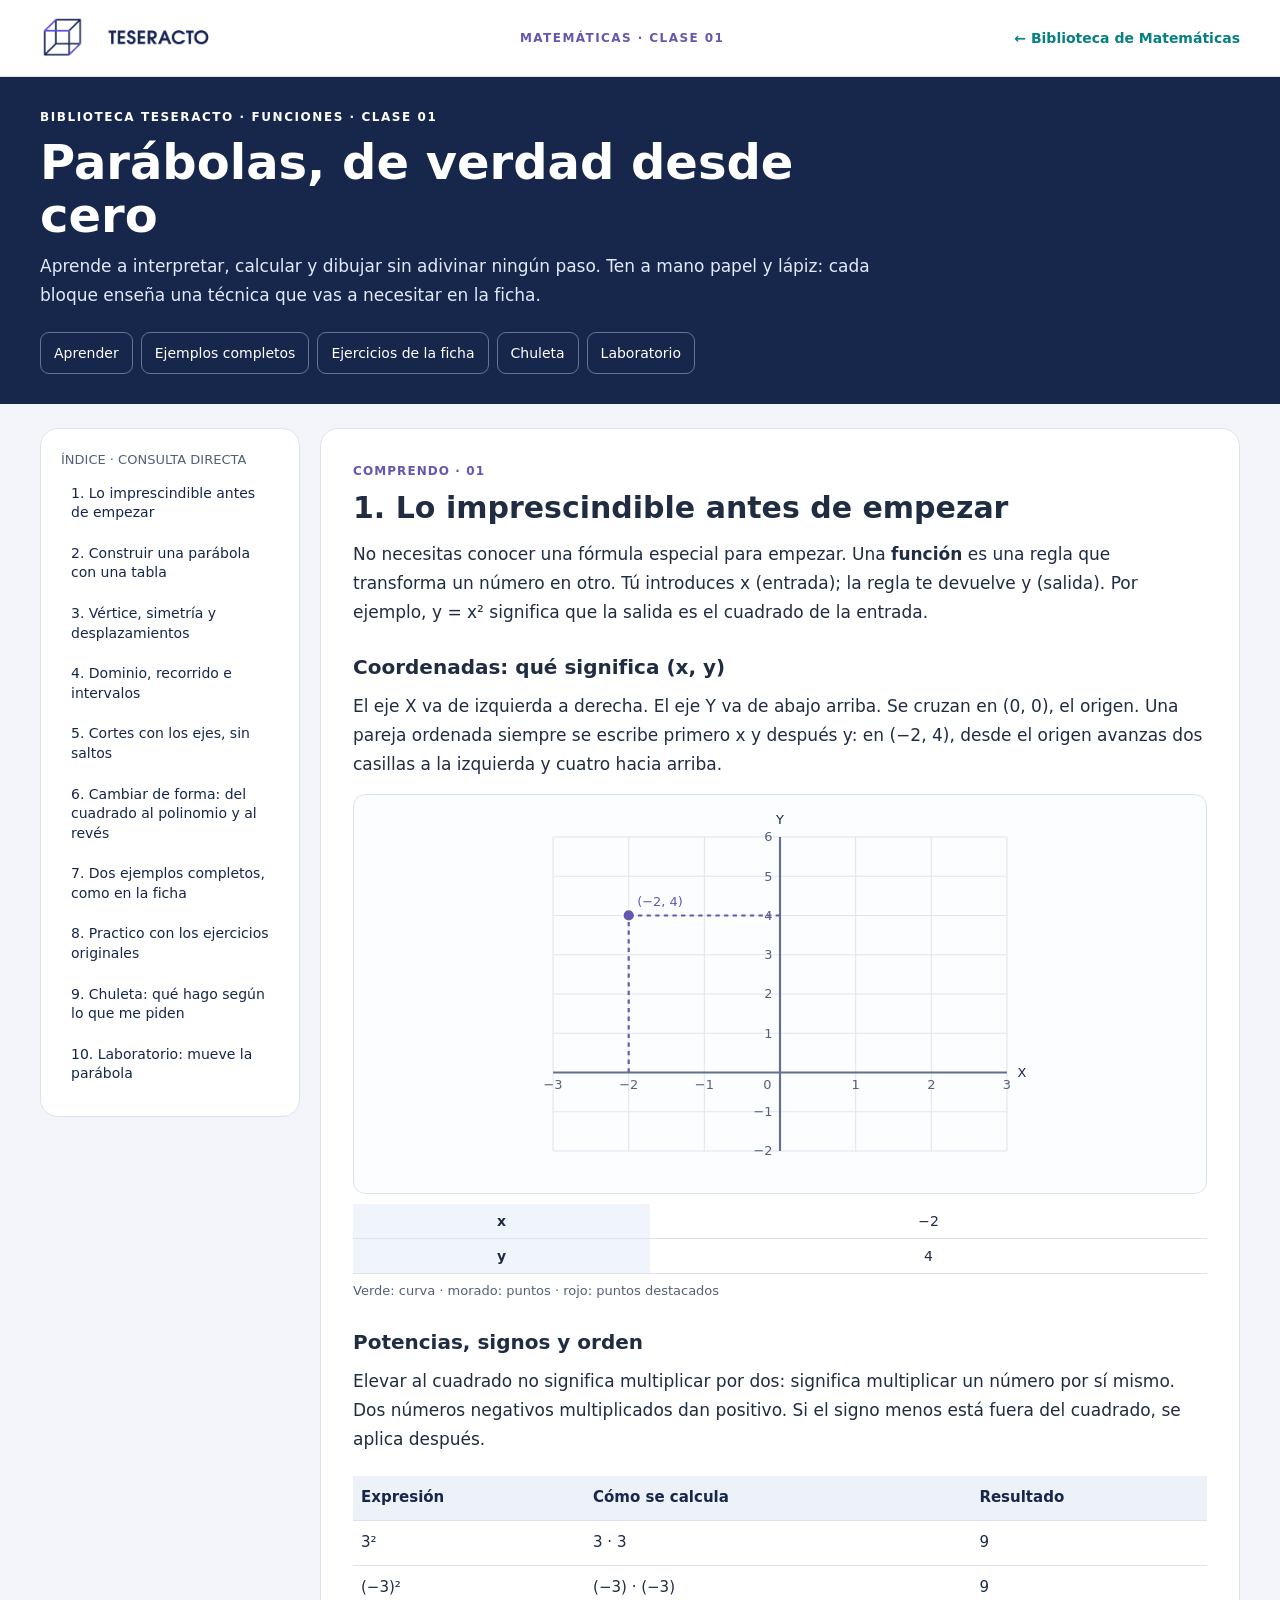
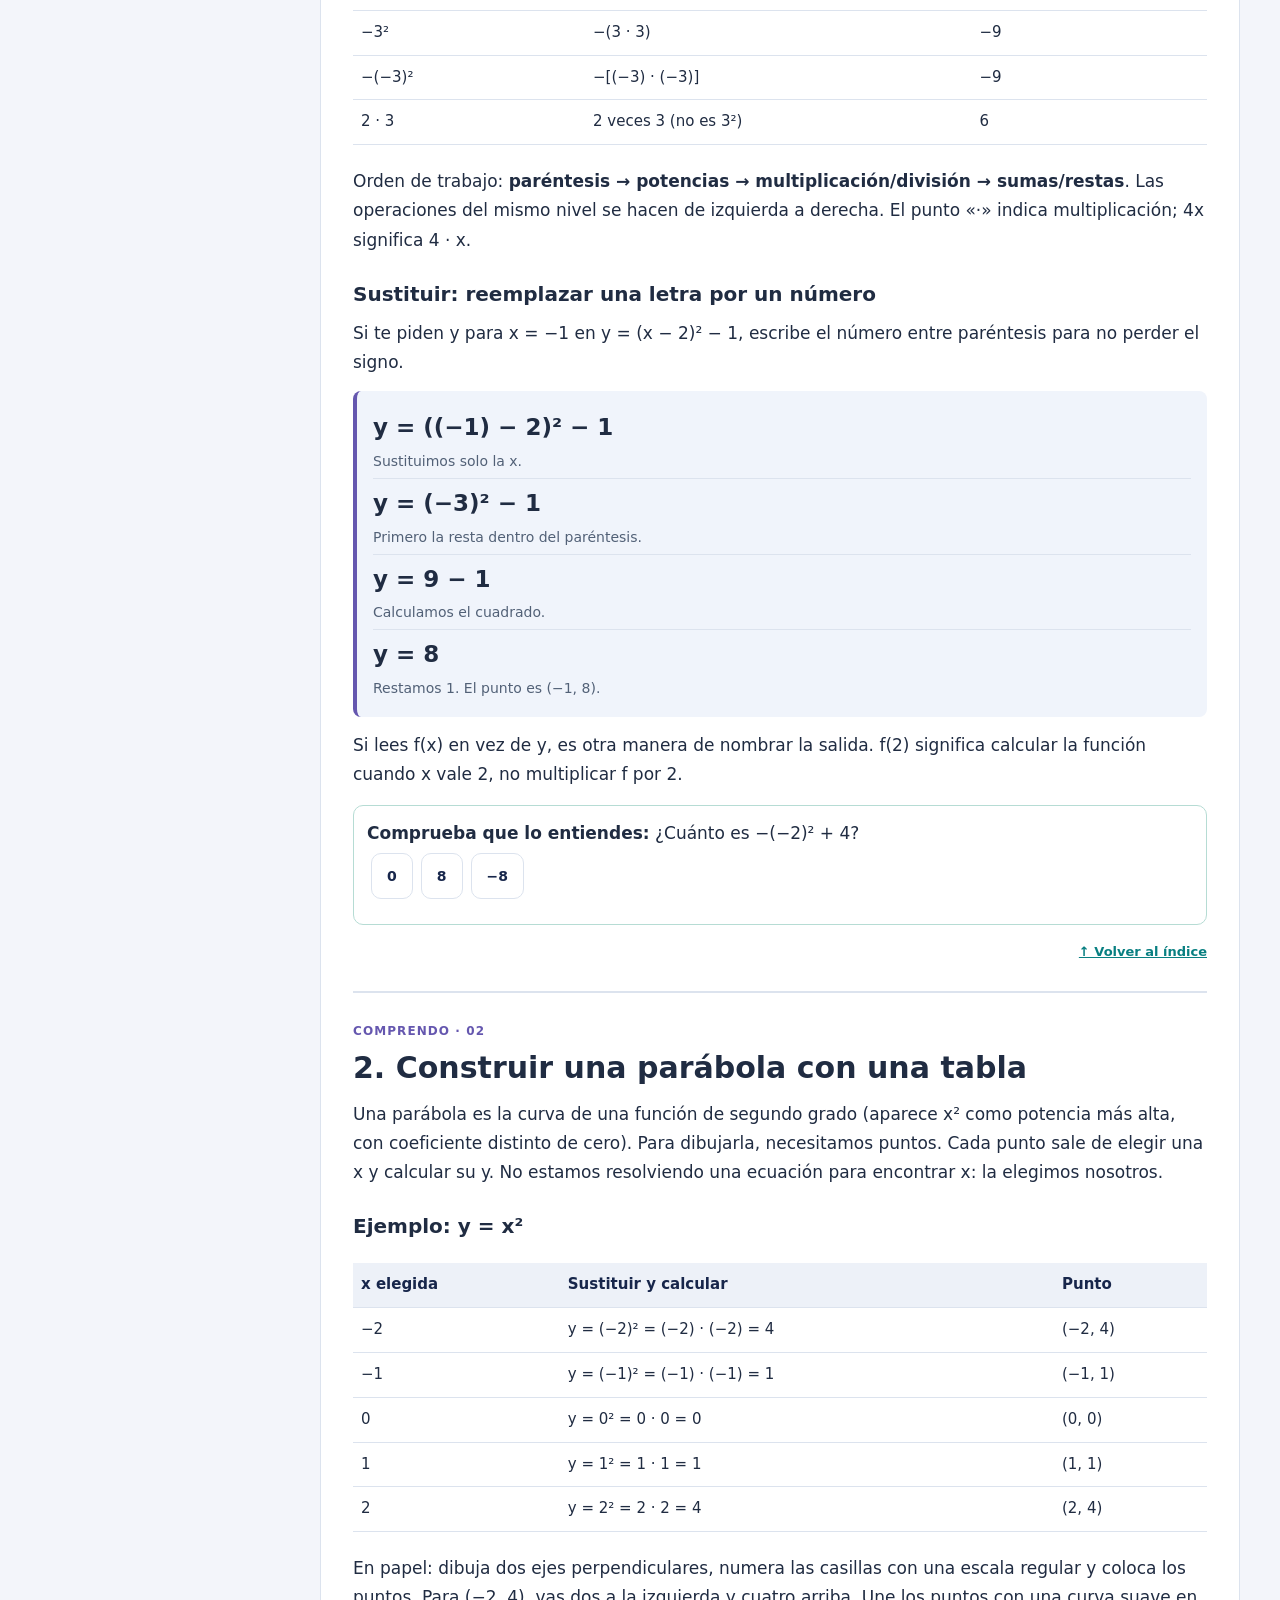
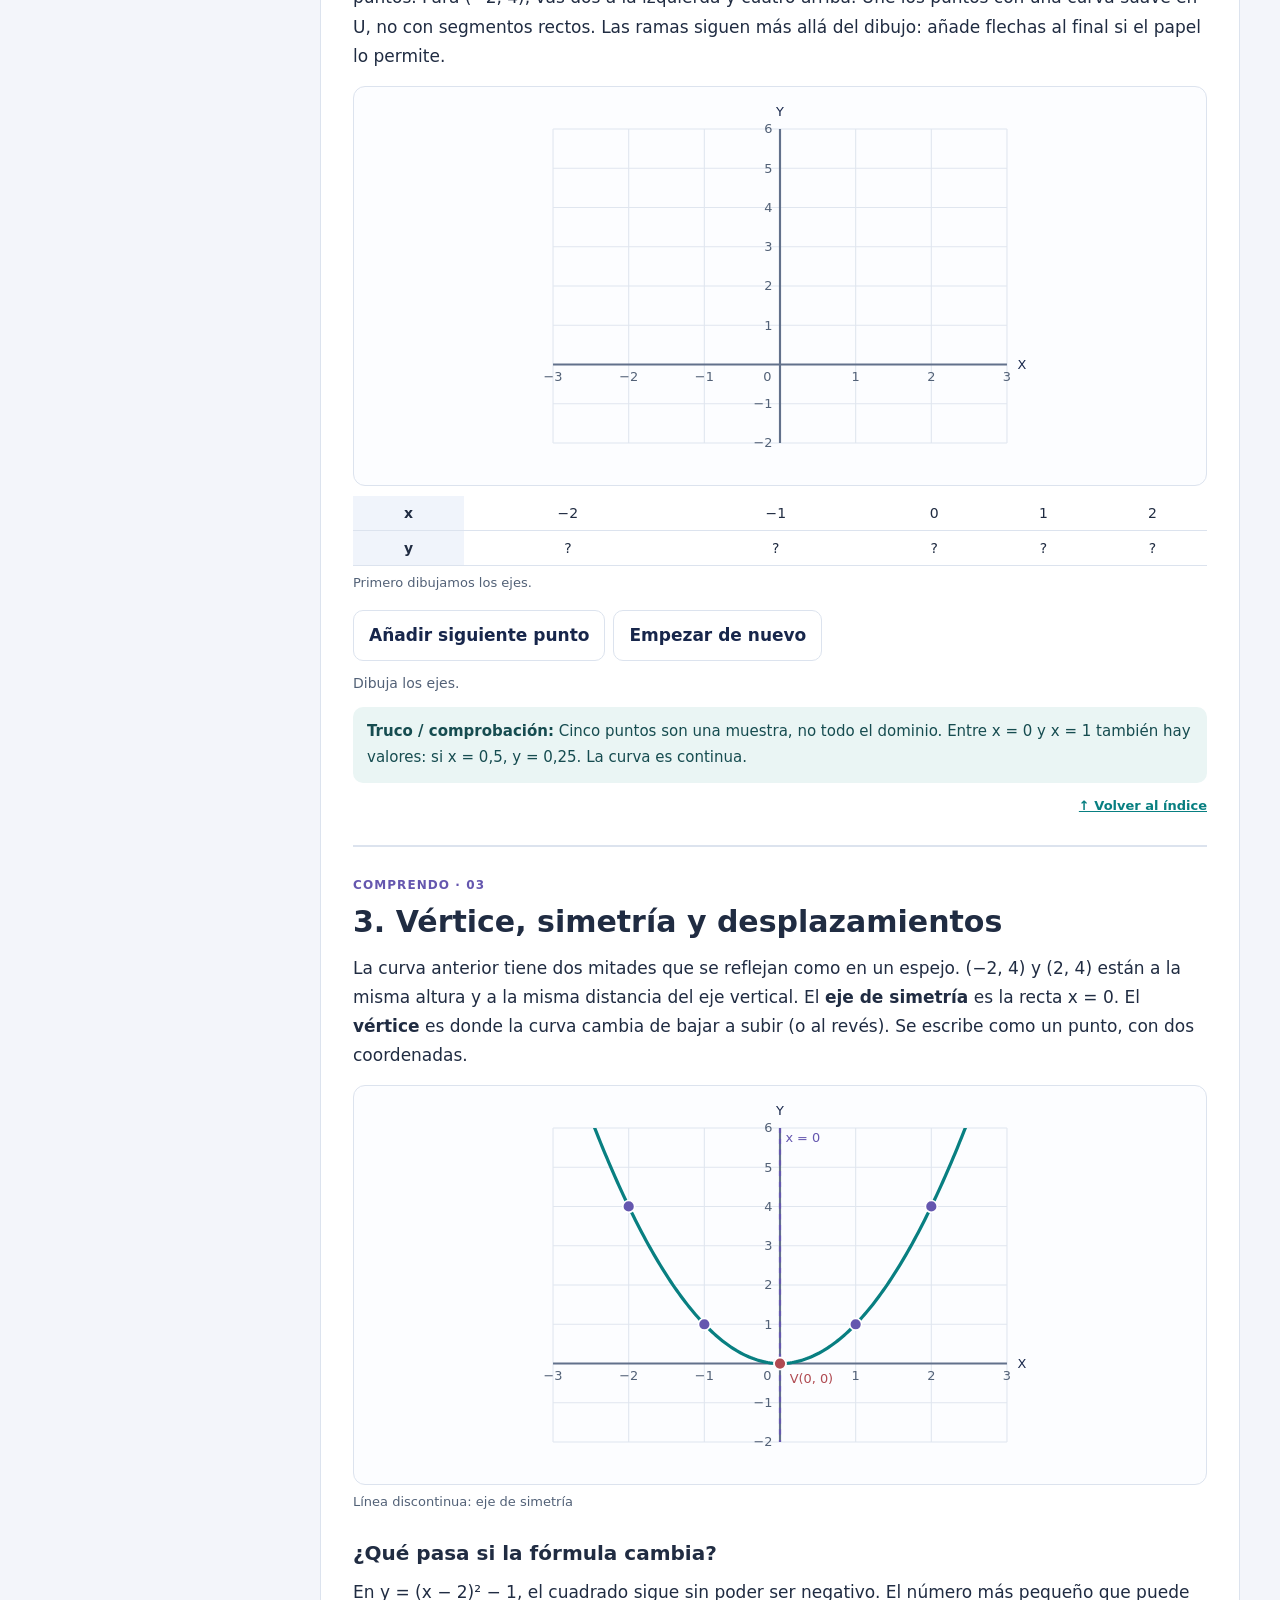
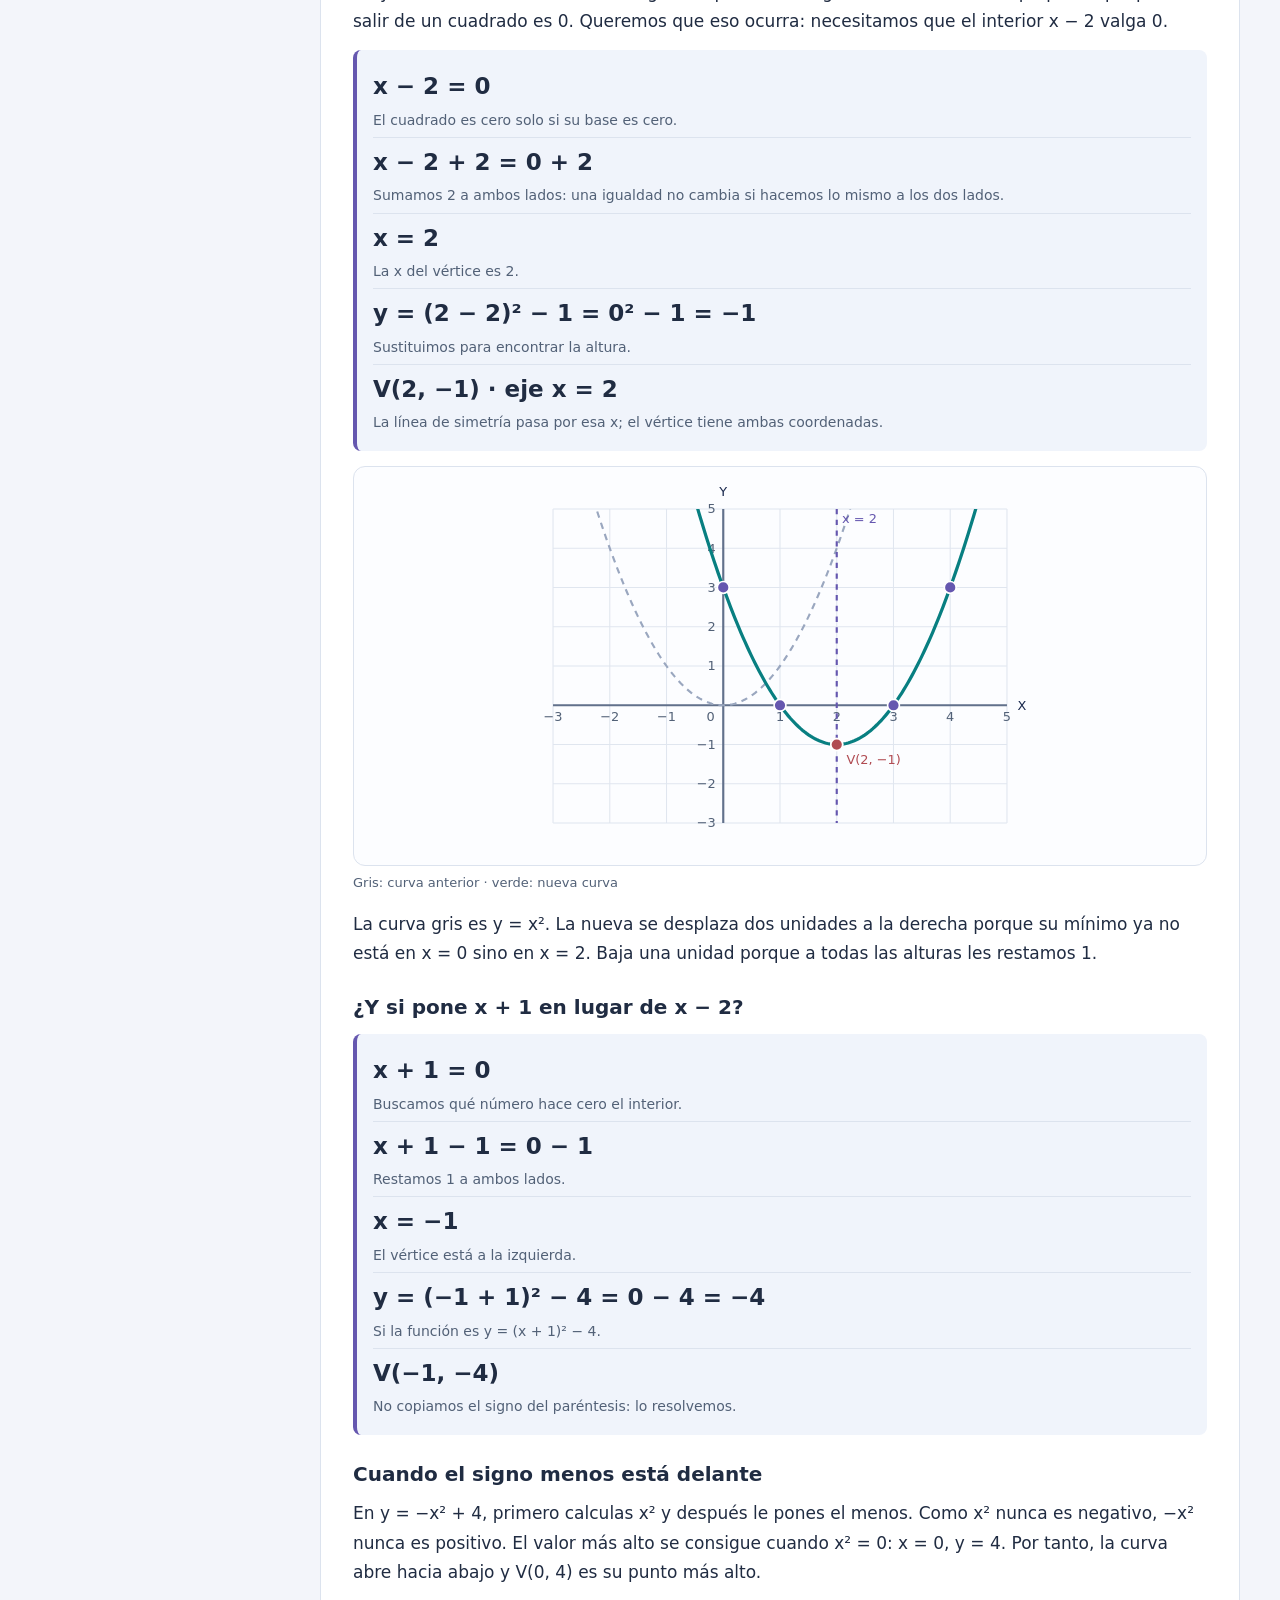
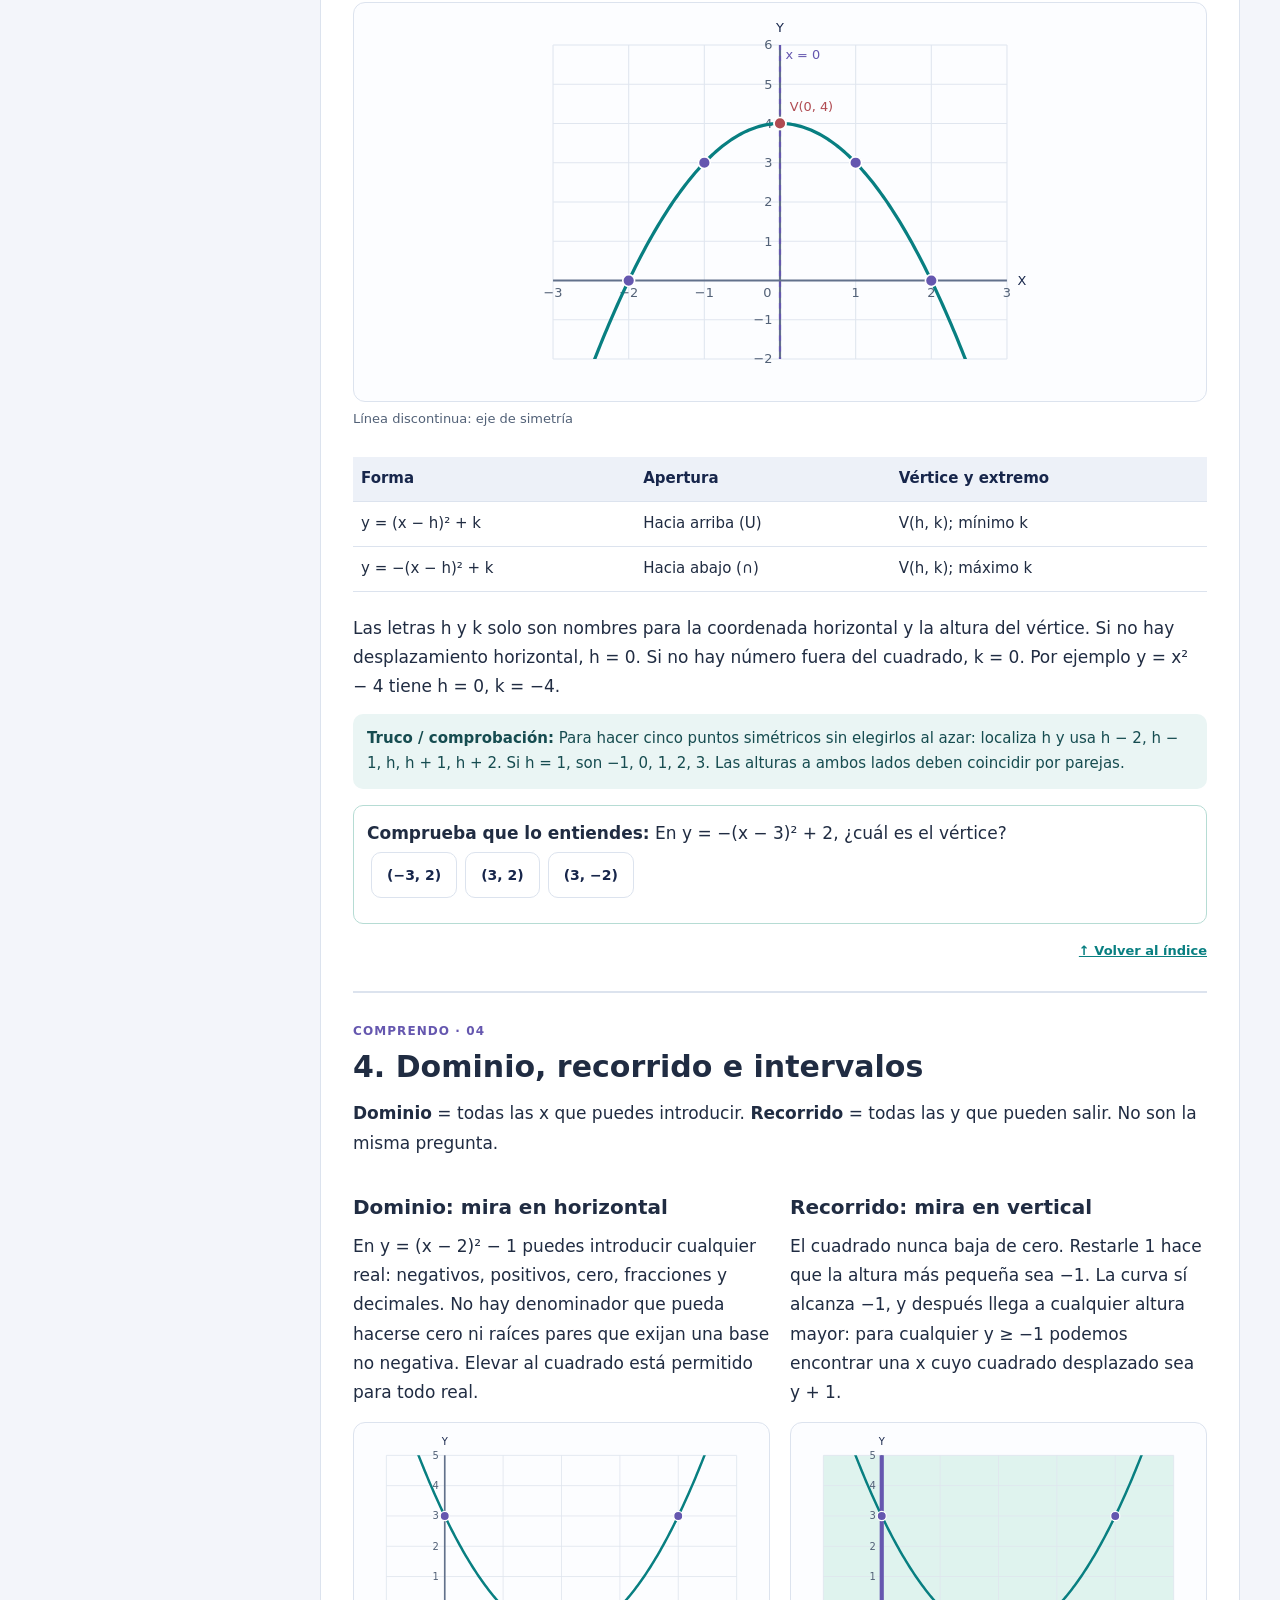
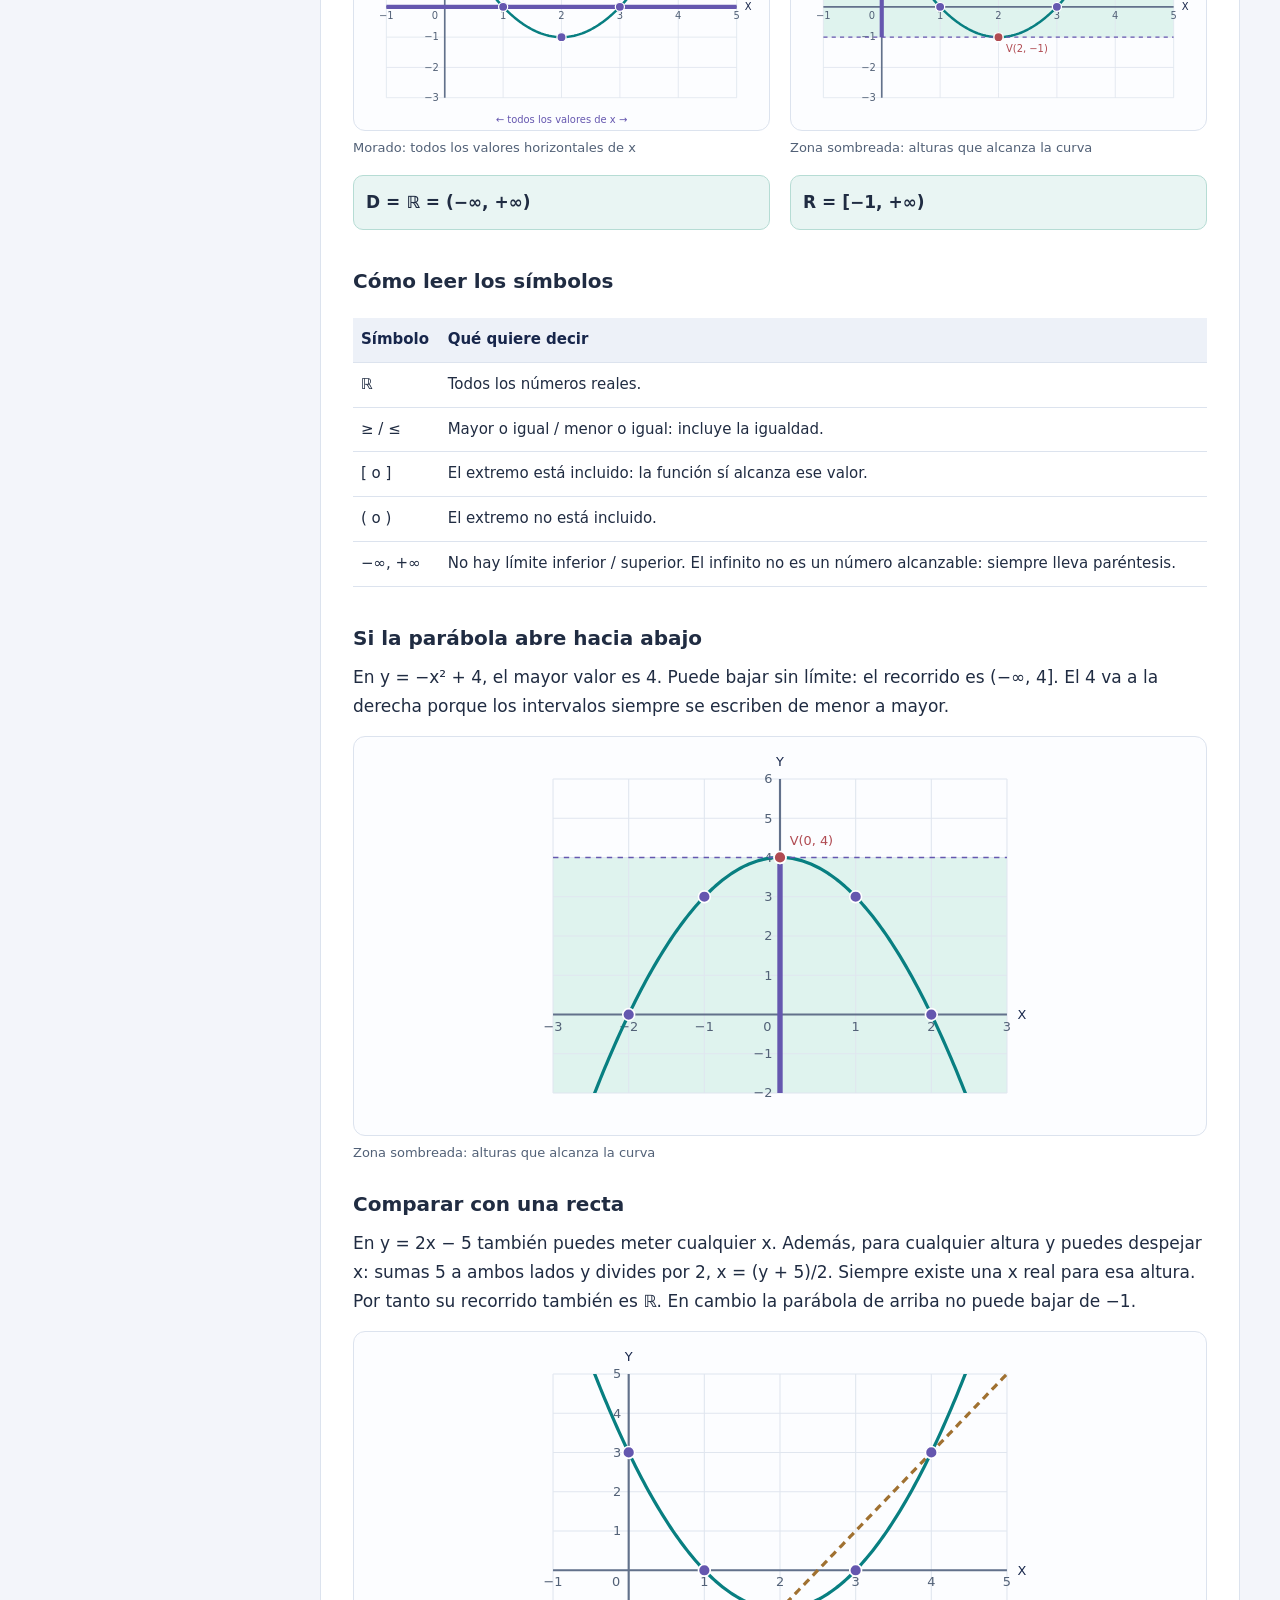
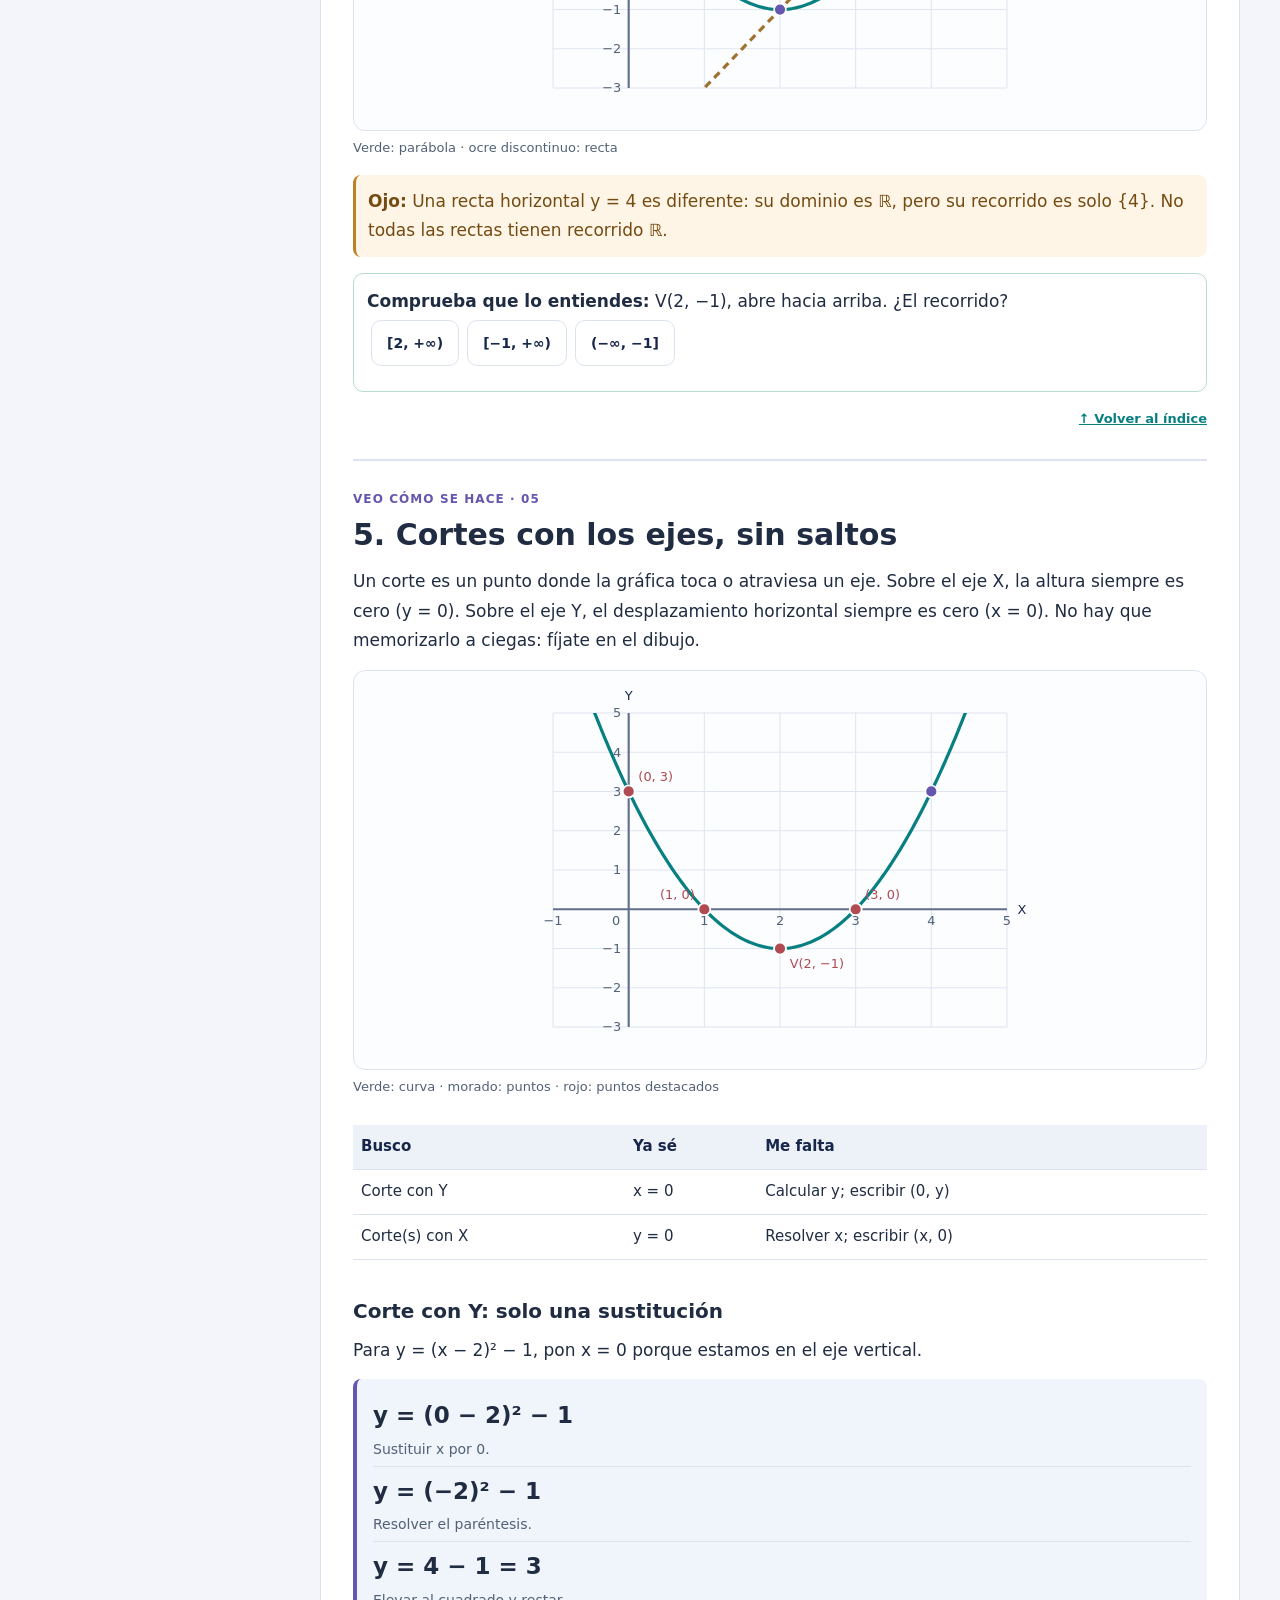
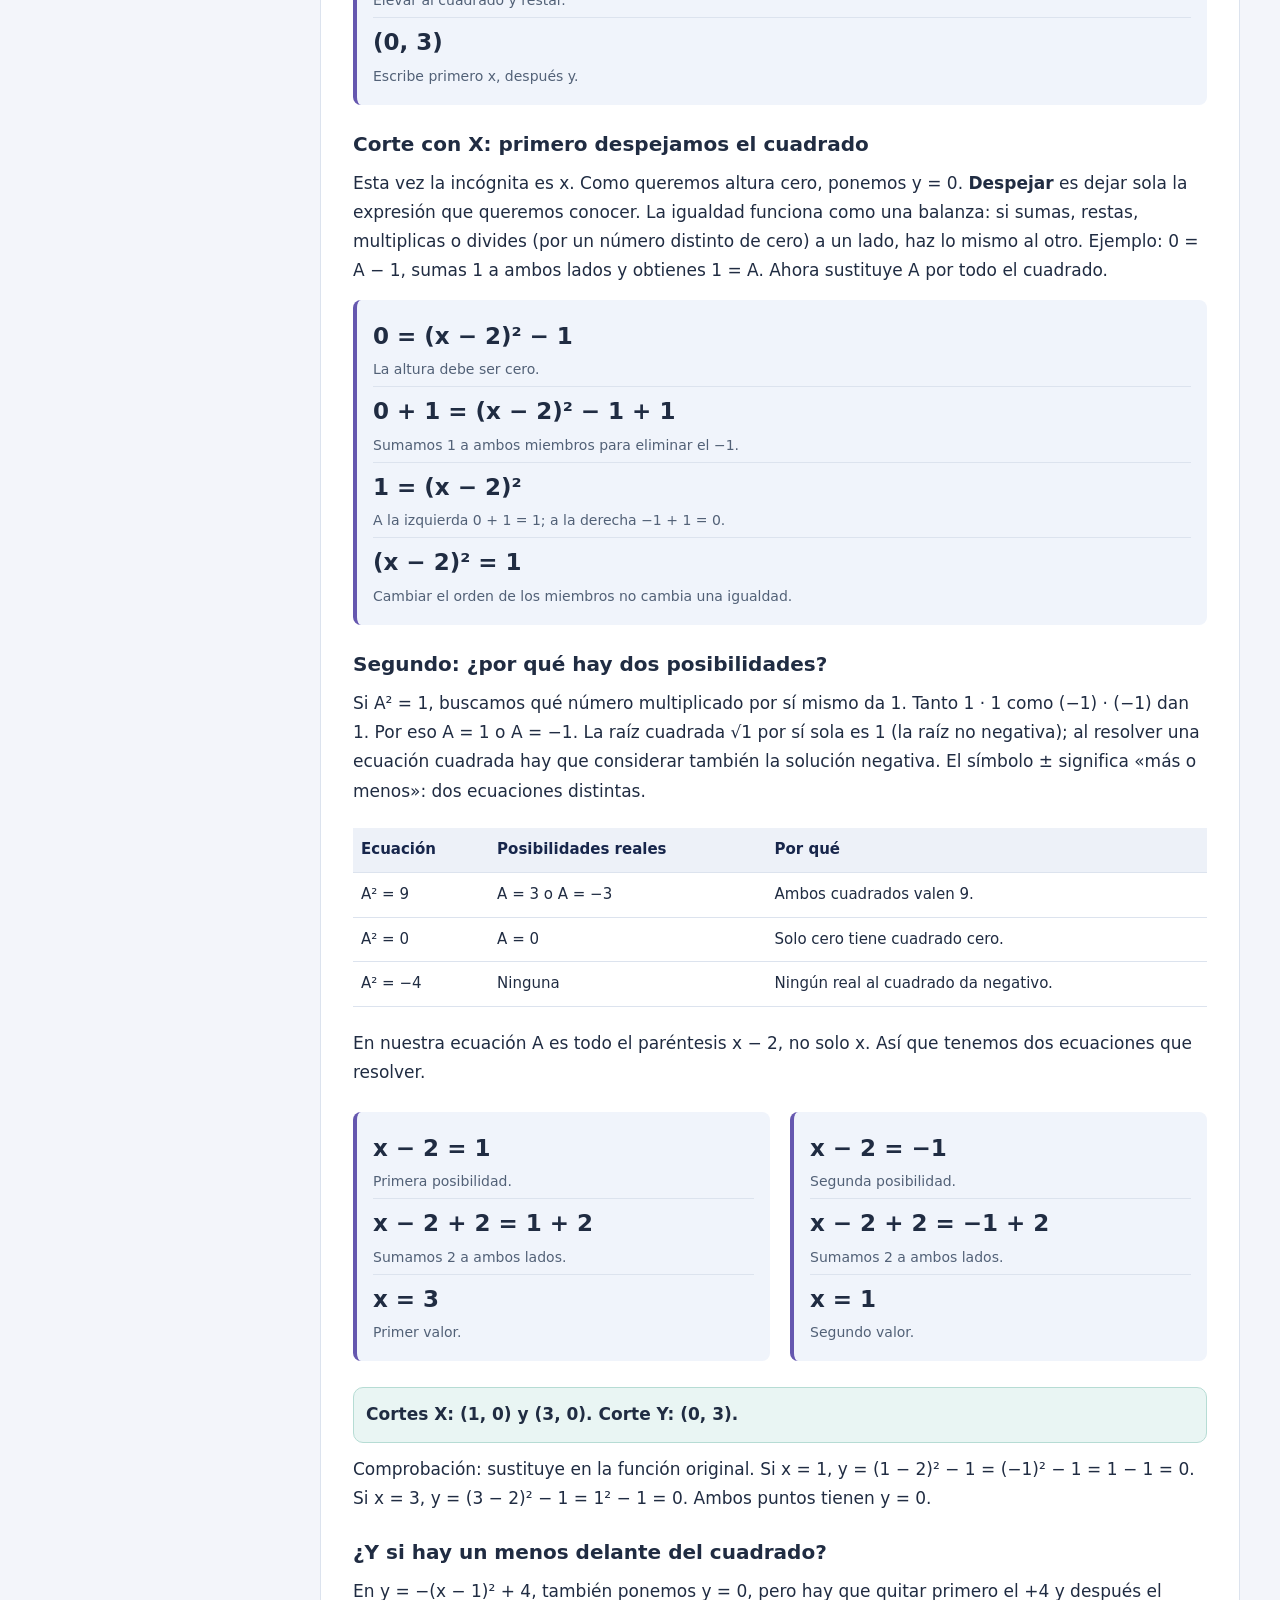
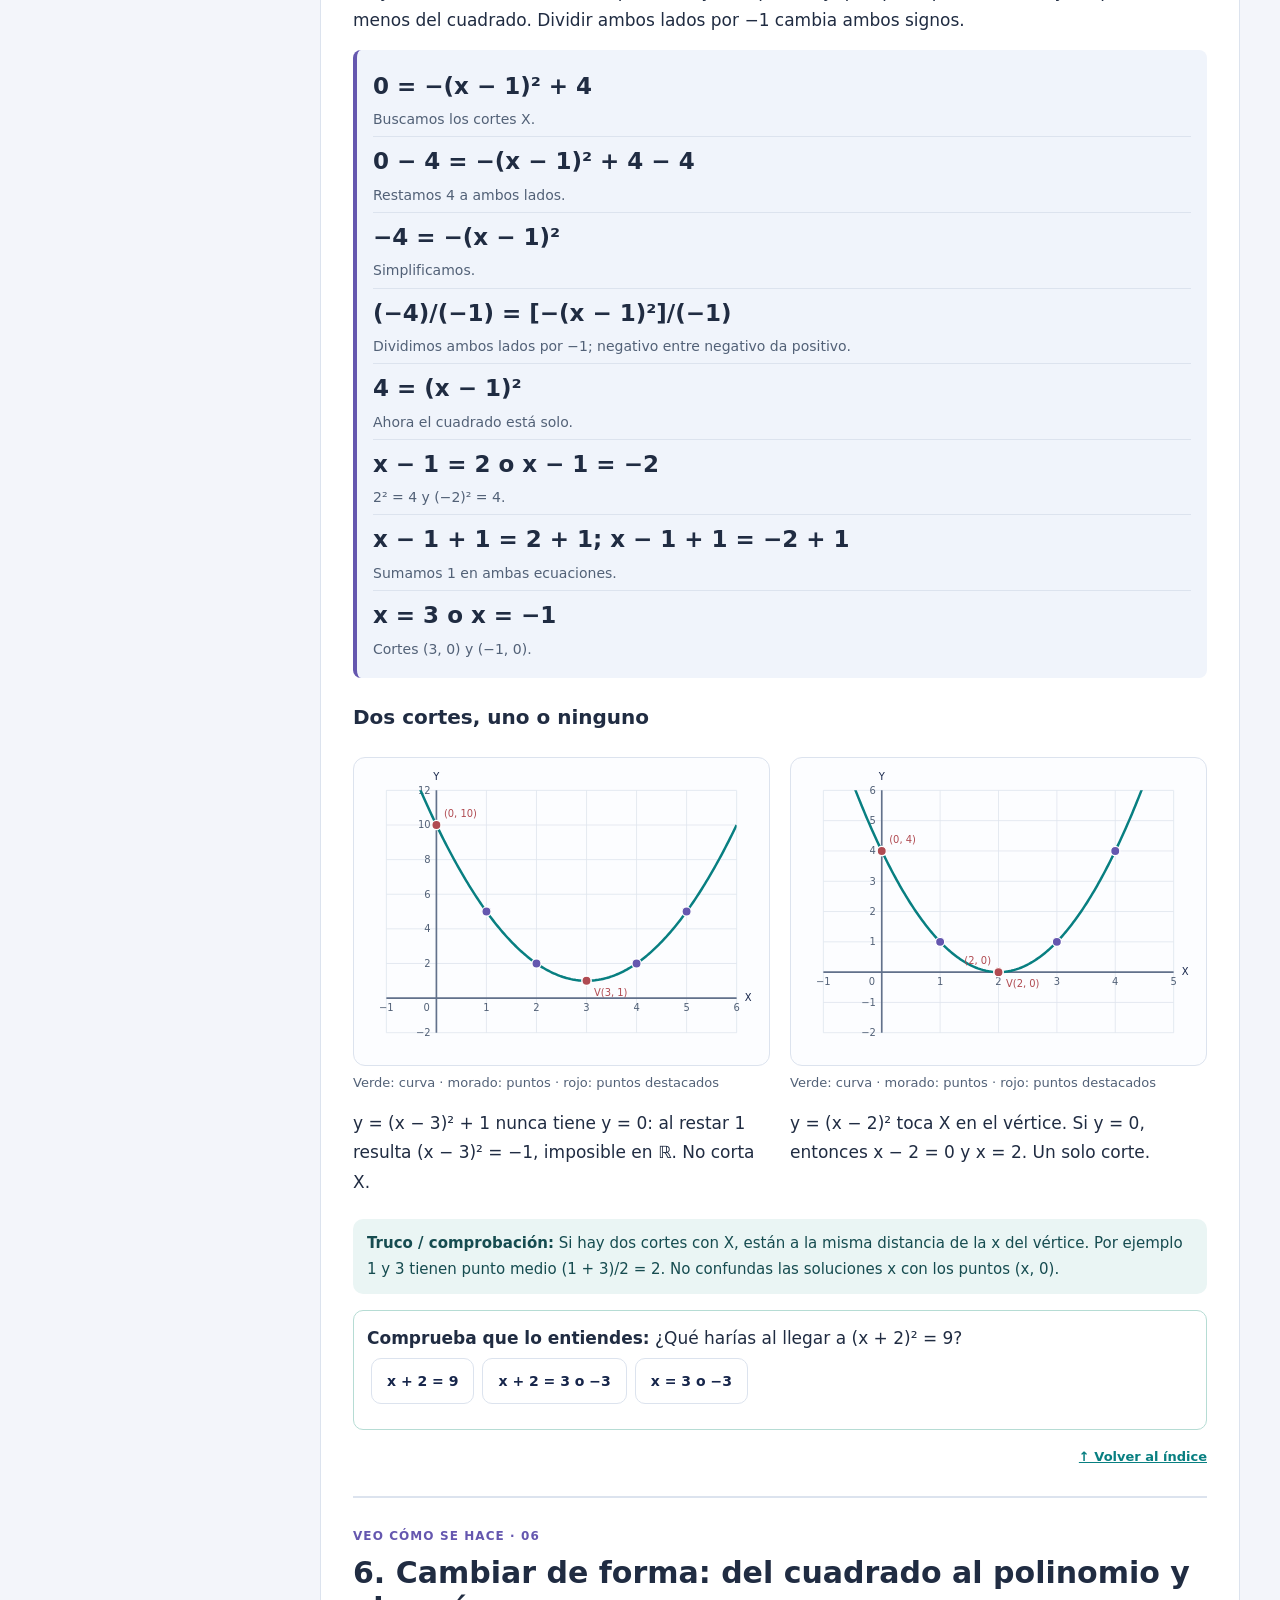
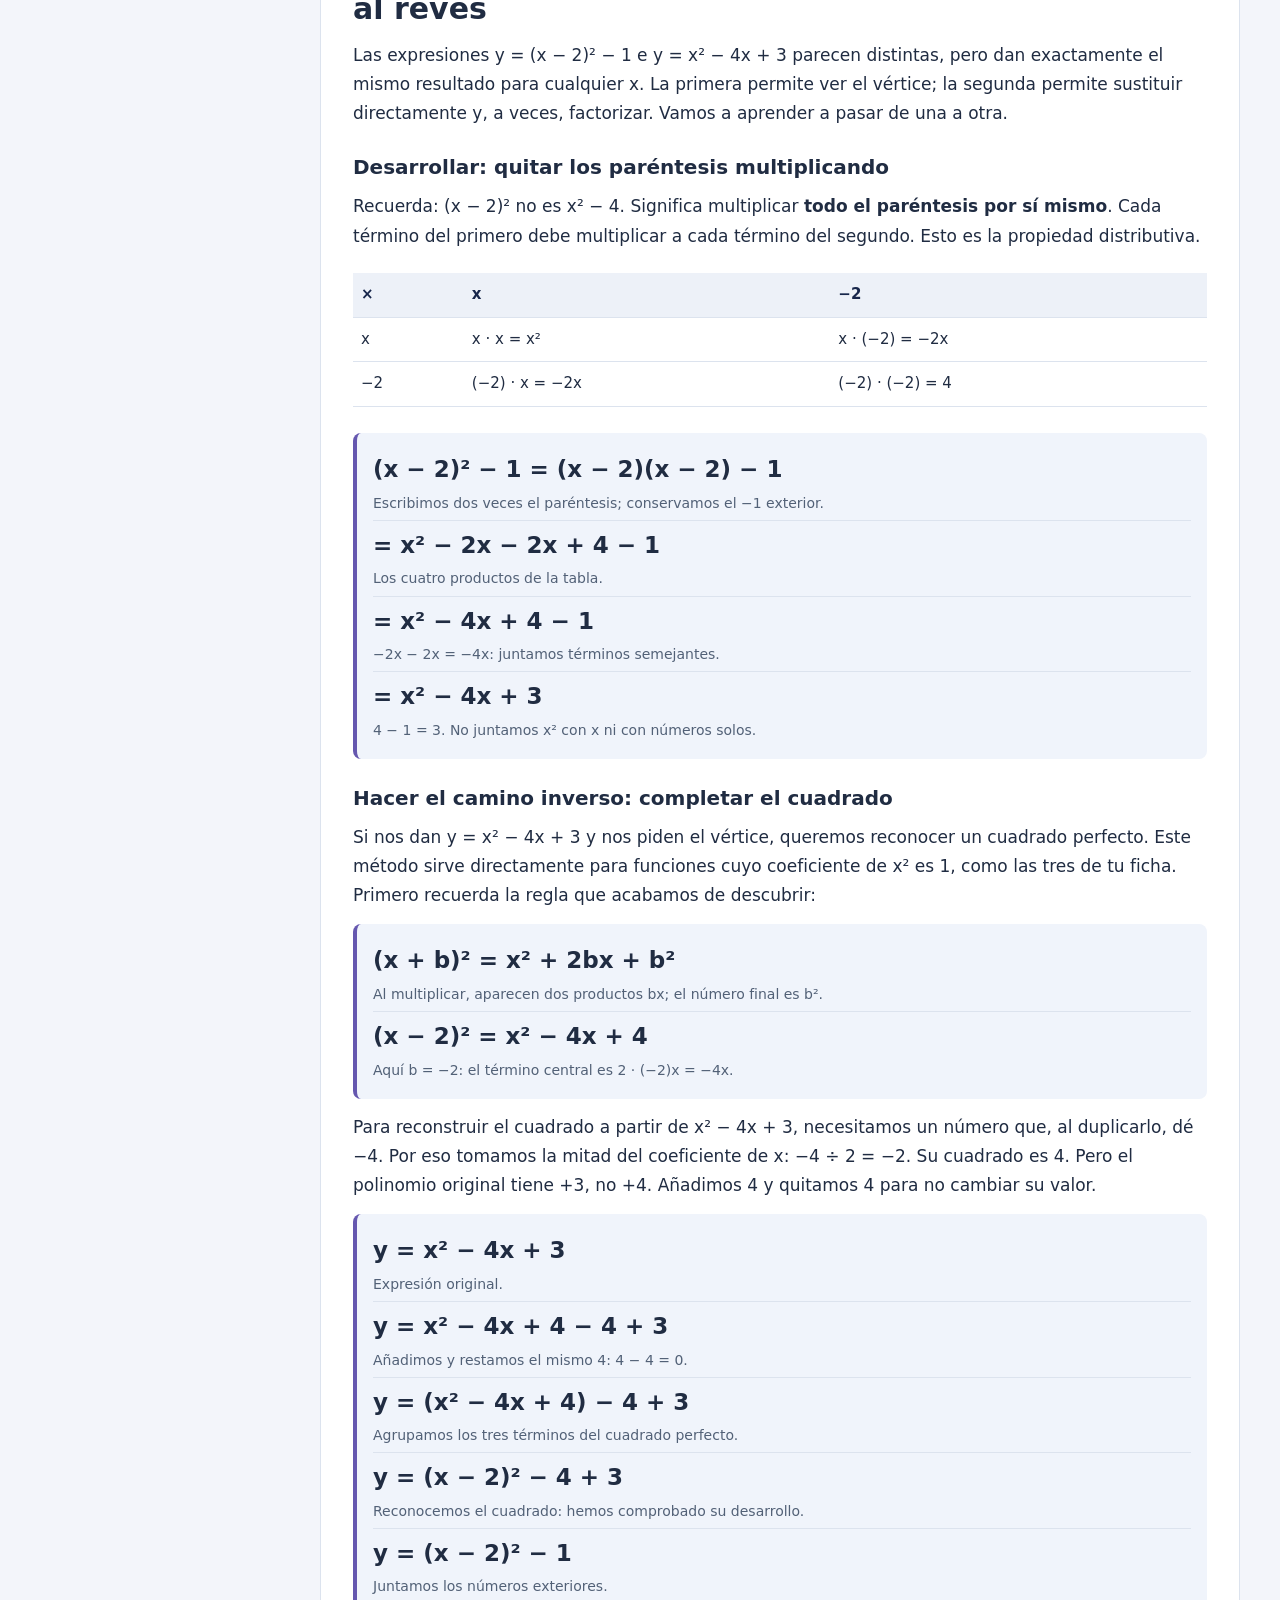
==== commit e75e1db3: "Add files via upload" ====
--- a/temas/funciones/parabolas.html
+++ b/temas/funciones/parabolas.html
@@ -1,12 +1,11 @@
 <!doctype html><html lang="es"><head><meta charset="utf-8"><meta name="viewport" content="width=device-width, initial-scale=1"><title>Teseracto · Parábolas desde cero</title><style>
 :root{--navy:#17264b;--teal:#087f81;--violet:#6557af;--paper:#f3f5fa;--ink:#202c42;--muted:#526177;--line:#dce3ee}*{box-sizing:border-box}body{margin:0;background:var(--paper);color:var(--ink);font:17px/1.6 system-ui,-apple-system,sans-serif}header{background:#fff;border-bottom:1px solid var(--line);padding:15px max(20px,calc((100% - 1200px)/2));display:flex;align-items:center;justify-content:space-between;gap:16px;flex-wrap:wrap}header img{width:190px;height:auto;display:block}header span{font-size:12px;letter-spacing:.12em;font-weight:800;color:var(--violet)}.hero{background:var(--navy);color:white;padding:34px max(20px,calc((100% - 1200px)/2)) 30px}.hero h1{font-size:clamp(30px,5vw,48px);line-height:1.1;margin:8px 0 10px}.hero p{margin:0;color:#e2e9fa}.eyebrow{font-size:12px;letter-spacing:.13em;text-transform:uppercase;font-weight:800}.tabs{display:flex;gap:8px;flex-wrap:wrap;margin-top:22px}button,select{font:inherit;cursor:pointer}button{border:1px solid var(--line);background:white;color:var(--navy);border-radius:10px;padding:10px 15px;font-weight:650}button:hover{border-color:var(--teal)}button:focus-visible,input:focus-visible,select:focus-visible{outline:3px solid #d49b26;outline-offset:3px}button:disabled{opacity:.4;cursor:default}.tabs button{background:#283b68;color:white;border-color:#51628b;font-size:15px}.tabs button.active,.primary{background:var(--teal);color:white;border-color:var(--teal)}main{max-width:1240px;margin:24px auto;padding:0 20px 40px}.layout{display:grid;grid-template-columns:245px minmax(0,1fr);gap:20px}.side,.panel{background:white;border:1px solid var(--line);border-radius:18px;padding:20px}.side{align-self:start}.side button{display:block;width:100%;text-align:left;margin:7px 0;font-size:14px;line-height:1.35}.side button.active{background:#e2f2f1;border-color:var(--teal);color:#075e60}.small{font-size:13px;color:var(--muted)}.progress{height:6px;background:#e6eaf2;border-radius:10px;margin:10px 0 20px;overflow:hidden}.progress div{background:var(--teal);height:100%;transition:width .2s}.panel h2{font-size:clamp(22px,3vw,30px);line-height:1.2;margin:4px 0 6px}.panel h3{font-size:23px;line-height:1.3;margin:12px 0}.panel p{margin:10px 0}.stephead{color:var(--violet);font-size:13px;letter-spacing:.09em;font-weight:800;text-transform:uppercase}.split{display:grid;grid-template-columns:minmax(0,1fr) minmax(0,1fr);gap:20px;align-items:start}.eq{background:#f0f4fb;border-left:4px solid var(--violet);border-radius:8px;padding:15px;margin:16px 0;font-size:clamp(18px,2.3vw,24px);font-weight:650;line-height:1.65;overflow-wrap:anywhere}.tip{background:#eaf5f4;border-radius:10px;padding:12px 14px;font-size:15px;color:#164c50}.graph{min-width:0}.graph svg{width:100%;display:block;background:#fcfdff;border:1px solid var(--line);border-radius:12px}.graph table{width:100%;border-collapse:collapse;text-align:center;font-variant-numeric:tabular-nums;font-size:14px;margin-top:10px}.graph td,.graph th{padding:5px 2px;border-bottom:1px solid var(--line)}.graph th{background:#f0f4fb}.nav{display:flex;justify-content:space-between;gap:10px;flex-wrap:wrap;border-top:1px solid var(--line);padding-top:16px;margin-top:22px}.exercise{border:1px solid var(--line);border-radius:13px;padding:17px;margin:14px 0}.exercise h3{font-size:18px;margin:0 0 12px}.exercise .actions{display:flex;flex-wrap:wrap;gap:8px}.solution{margin-top:14px}.solution ol{padding-left:25px}.solution li{margin:8px 0}.groupnav{display:flex;gap:8px;flex-wrap:wrap;margin:12px 0}.groupnav button.active{background:var(--navy);color:white}.lab-controls label{display:block;margin:18px 0}.lab-controls input[type=range]{width:100%;accent-color:var(--teal)}.legend{font-size:13px;color:var(--muted);margin-top:6px}.reference{display:grid;grid-template-columns:repeat(2,minmax(0,1fr));gap:12px}.reference article{border:1px solid var(--line);border-radius:12px;padding:14px}.reference h3{font-size:18px;margin:0 0 4px}.quiz{margin-top:16px;border-top:1px solid var(--line);padding-top:10px}.quiz button{margin:4px}.status{font-weight:700;color:var(--teal)}.note{font-size:14px;color:var(--muted)}.hidden{display:none!important}footer{text-align:center;font-size:12px;color:var(--muted);padding:20px}.mathline{font-weight:700;color:var(--navy)}@media(max-width:950px){.layout{grid-template-columns:1fr}.side{display:flex;flex-wrap:wrap;gap:5px;padding:12px}.side .small{width:100%}.side button{width:auto;margin:0;flex:1 1 135px}}@media(max-width:650px){main{padding:0 12px 20px}.split,.reference{grid-template-columns:1fr}.panel{padding:15px}.hero{padding:24px 18px}.tabs button{flex:1 1 auto}header img{width:160px}.graph svg{max-height:420px}}@media print{header,.tabs,.side,.nav,footer,.actions{display:none}.hero{background:white;color:var(--navy);padding:10px}.hero p{color:var(--ink)}main{padding:0;margin:0}.layout{display:block}.panel{border:0}.split{display:block}.graph{max-width:500px}.exercise{break-inside:avoid}}
-header .back{color:var(--teal);font-size:14px;font-weight:750;text-decoration:none}header .back:hover{text-decoration:underline}header .back:focus-visible{outline:3px solid #d49b26;outline-offset:4px}</style></head><body><header><img alt="Academia Teseracto" src="[data-uri]"><span>MATEMÁTICAS · CLASE 01</span><a class="back" href="../../index.html">← Biblioteca de Matemáticas</a></header><section class="hero"><div class="eyebrow">Aula interactiva · de los puntos a las parábolas</div><h1>Parábolas, desde cero.</h1><p>Comprende cada operación. Construye la curva. Practica a tu ritmo.</p><nav class="tabs" aria-label="Secciones"><button data-tab="learn" class="active">1 · Aprender</button><button data-tab="lab">2 · Laboratorio</button><button data-tab="practice">3 · Ejercicios</button><button data-tab="reference">4 · Chuleta</button></nav></section><main id="main"></main><footer>Academia Teseracto · Material complementario de la clase 01 · Funciona sin conexión</footer><script>
-const lessons=[{"title": "Antes de empezar", "subtitle": "Coordenadas, sustitución y signos", "slides": [{"title": "¿Qué es una función?", "body": "Piensa en una máquina: introduces un número x, la máquina hace una operación y devuelve un número y. Si la regla es elevar al cuadrado, metes 3 y sale 9. No tienes que resolver ninguna incógnita: tú eliges x y calculas y.", "eq": "x = 3 → 3² = 9 → y = 9", "g": null, "tip": "Pregunta: si meto 2, ¿qué sale? 4."}, {"title": "Cómo colocar un punto", "body": "Un punto tiene dos números: (x, y). El primero indica izquierda o derecha; el segundo, abajo o arriba. Desde el origen (0, 0), ve dos unidades a la izquierda y cuatro hacia arriba.", "eq": "(−2, 4)", "g": {"h": 0, "k": 0, "a": 1, "stage": "single", "xs": [-2]}, "tip": "Que lo señale con el dedo: primero horizontal, después vertical."}, {"title": "El cuadrado de un negativo", "body": "Elevar al cuadrado significa multiplicar el número por sí mismo. Dos negativos multiplicados dan positivo. Pero si el signo menos está FUERA de la potencia, se aplica después.", "eq": "(−2)² = (−2)·(−2) = 4<br>−2² = −(2²) = −4", "g": null, "tip": "No confundir (−2)² con −(2²)."}, {"title": "Orden de las operaciones", "body": "Para y = (x − 2)² − 1 con x = 0: primero sustituyes, después resuelves el paréntesis, luego elevas al cuadrado y finalmente restas 1.", "eq": "y = (0 − 2)² − 1<br>y = (−2)² − 1<br>y = 4 − 1 = 3", "g": null, "tip": "Pide repetir el mismo procedimiento con x = 1: sale 0."}]}, {"title": "De una tabla a una parábola", "subtitle": "La curva y = x², punto por punto", "slides": [{"title": "Elige cinco valores de x", "body": "Para dibujar necesitamos puntos. Elegimos −2, −1, 0, 1 y 2. Estos valores son cómodos porque están alrededor de 0. Puedes elegir otros números; no son los únicos posibles.", "eq": "y = x²", "g": {"h": 0, "k": 0, "a": 1, "stage": "empty", "xs": [-2, -1, 0, 1, 2]}, "tip": "Haz una tabla de dos filas en el cuaderno."}, {"title": "Calculamos el punto 1 de 5", "body": "Sustituimos x por −2. Multiplicamos el número por sí mismo. La pareja (x, y) es la posición que se marca en el plano.", "eq": "y = (−2)² = 4 → (−2, 4)", "g": {"h": 0, "k": 0, "a": 1, "stage": "points", "xs": [-2]}, "tip": "Observa cómo se añade un punto, no una recta."}, {"title": "Calculamos el punto 2 de 5", "body": "Sustituimos x por −1. Multiplicamos el número por sí mismo. La pareja (x, y) es la posición que se marca en el plano.", "eq": "y = (−1)² = 1 → (−1, 1)", "g": {"h": 0, "k": 0, "a": 1, "stage": "points", "xs": [-2, -1]}, "tip": "Observa cómo se añade un punto, no una recta."}, {"title": "Calculamos el punto 3 de 5", "body": "Sustituimos x por 0. Multiplicamos el número por sí mismo. La pareja (x, y) es la posición que se marca en el plano.", "eq": "y = 0² = 0 → (0, 0)", "g": {"h": 0, "k": 0, "a": 1, "stage": "points", "xs": [-2, -1, 0]}, "tip": "Observa cómo se añade un punto, no una recta."}, {"title": "Calculamos el punto 4 de 5", "body": "Sustituimos x por 1. Multiplicamos el número por sí mismo. La pareja (x, y) es la posición que se marca en el plano.", "eq": "y = 1² = 1 → (1, 1)", "g": {"h": 0, "k": 0, "a": 1, "stage": "points", "xs": [-2, -1, 0, 1]}, "tip": "Observa cómo se añade un punto, no una recta."}, {"title": "Calculamos el punto 5 de 5", "body": "Sustituimos x por 2. Multiplicamos el número por sí mismo. La pareja (x, y) es la posición que se marca en el plano.", "eq": "y = 2² = 4 → (2, 4)", "g": {"h": 0, "k": 0, "a": 1, "stage": "points", "xs": [-2, -1, 0, 1, 2]}, "tip": "Observa cómo se añade un punto, no una recta."}, {"title": "Unimos los puntos con una curva", "body": "Ahora aparece la forma de U. No unas con segmentos rectos: la función pasa también por infinitos puntos intermedios. Las ramas continúan fuera del dibujo.", "eq": "y = x²", "g": {"h": 0, "k": 0, "a": 1, "stage": "curve", "xs": [-2, -1, 0, 1, 2]}, "tip": "Pregunta: si x = 3, ¿qué altura obtengo? 9."}]}, {"title": "Vértice y simetría", "subtitle": "Encuentra el giro y el espejo", "slides": [{"title": "El vértice es el punto de giro", "body": "En una parábola que abre hacia arriba, el vértice es el punto más bajo. Aquí ningún cuadrado puede ser menor que 0. Cuando x = 0, y = 0. El vértice es una pareja, no un solo número.", "eq": "V(0, 0) · mínimo = 0", "g": {"h": 0, "k": 0, "a": 1, "stage": "vertex", "xs": [-2, -1, 0, 1, 2]}, "tip": "El mínimo es la altura y del vértice."}, {"title": "La línea que divide la curva", "body": "Los puntos (−2, 4) y (2, 4) tienen la misma altura. Lo mismo sucede con (−1, 1) y (1, 1). La línea vertical que hace de espejo pasa por el vértice.", "eq": "Eje de simetría: x = 0", "g": {"h": 0, "k": 0, "a": 1, "stage": "symmetry", "xs": [-2, -1, 0, 1, 2]}, "tip": "El eje de simetría es una recta vertical, no un punto."}, {"title": "Si la parábola está boca abajo", "body": "Un signo negativo delante del cuadrado refleja la curva verticalmente. El vértice ahora es el punto más alto, un máximo.", "eq": "y = −x² + 4 · V(0, 4)", "g": {"h": 0, "k": 4, "a": -1, "stage": "vertex", "xs": [-2, -1, 0, 1, 2]}, "tip": "El signo de delante del cuadrado decide la apertura."}]}, {"title": "Movemos la parábola", "subtitle": "Comprender (x − 2)² − 1 sin memorizar signos", "slides": [{"title": "La curva original", "body": "Partimos de y = x². Su punto de giro está en el origen. Vamos a trasladar toda la curva, no a cambiar su forma.", "eq": "y = x²", "g": {"h": 0, "k": 0, "a": 1, "stage": "vertex", "xs": [-2, -1, 0, 1, 2]}, "tip": ""}, {"title": "Dos unidades a la derecha", "body": "En (x − 2)², buscamos qué número hace que el paréntesis sea cero. No es −2: es 2, porque 2 − 2 = 0. Toda la curva se desplaza a la derecha.", "eq": "y = (x − 2)² → V(2, 0)", "g": {"h": 2, "k": 0, "a": 1, "stage": "shift", "xs": [0, 1, 2, 3, 4], "ghost": [0, 0, 1]}, "tip": "No memorices el signo: iguala el paréntesis a cero."}, {"title": "Una unidad hacia abajo", "body": "El −1 de fuera resta uno a todas las alturas. El punto más bajo pasa de (2, 0) a (2, −1).", "eq": "y = (x − 2)² − 1 → V(2, −1)", "g": {"h": 2, "k": -1, "a": 1, "stage": "shift", "xs": [0, 1, 2, 3, 4], "ghost": [2, 0, 1]}, "tip": "Dentro afecta a x; fuera afecta a y."}, {"title": "Encuentra el vértice sin dibujar", "body": "Primero x − 2 = 0, de donde x = 2. Luego sustituye ese 2 en la función: (2 − 2)² − 1 = −1. Ya tienes las dos coordenadas. El eje vertical pasa por x = 2.", "eq": "V(2, −1) · eje x = 2", "g": {"h": 2, "k": -1, "a": 1, "stage": "symmetry", "xs": [0, 1, 2, 3, 4]}, "tip": "Si fuera (x + 1)², el paréntesis vale cero en x = −1."}]}, {"title": "Dominio y recorrido", "subtitle": "Horizontal frente a vertical", "slides": [{"title": "Dominio: qué puedo meter", "body": "Pregunta: ¿existe algún número que no pueda introducir como x? En esta expresión solo hay restas y un cuadrado. Cualquier real se puede usar, incluidos negativos, decimales y cero.", "eq": "D = ℝ = (−∞, +∞)", "g": {"h": 2, "k": -1, "a": 1, "stage": "domain", "xs": [0, 1, 2, 3, 4]}, "tip": "Recorre con el dedo el eje horizontal. No confundas lo que se ve en pantalla con todos los valores posibles."}, {"title": "Recorrido: qué puede salir", "body": "El cuadrado nunca es negativo. Su mínimo es 0; al restar 1, la altura más baja posible es −1. La curva alcanza −1 y todas las alturas superiores. No existe ningún punto por debajo.", "eq": "R = [−1, +∞)", "g": {"h": 2, "k": -1, "a": 1, "stage": "range", "xs": [0, 1, 2, 3, 4]}, "tip": "Desplaza el dedo de abajo arriba por el eje Y."}, {"title": "Cuando abre hacia abajo", "body": "Si y = −x² + 4, el cuadrado es ≥ 0, por tanto −x² es ≤ 0. La altura máxima es 4, y todas las alturas inferiores son posibles.", "eq": "D = ℝ · R = (−∞, 4]", "g": {"h": 0, "k": 4, "a": -1, "stage": "range", "xs": [-2, -1, 0, 1, 2]}, "tip": "Los corchetes incluyen el extremo alcanzado. El infinito siempre lleva paréntesis."}, {"title": "Compara con una recta", "body": "La recta y = 2x − 5 no tiene un máximo ni un mínimo. A medida que avanzas, puedes alcanzar cualquier altura. La parábola sí tiene un límite vertical, aunque las dos admiten cualquier x.", "eq": "Recta: D = ℝ, R = ℝ<br>Parábola: D = ℝ, R = [−1, +∞)", "g": {"h": 2, "k": -1, "a": 1, "stage": "compare", "xs": [0, 1, 2, 3, 4]}, "tip": "Dominio: x. Recorrido: y."}]}, {"title": "Cortes con los ejes", "subtitle": "Cuál coordenada debe ser cero", "slides": [{"title": "Corte con Y: x = 0", "body": "El eje Y es vertical. Cualquier punto sobre él tiene x = 0. Sustituimos x por 0 para hallar la altura exacta a la que la curva toca ese eje.", "eq": "y = (0 − 2)² − 1 = 4 − 1 = 3<br>Corte Y: (0, 3)", "g": {"h": 2, "k": -1, "a": 1, "stage": "cutY", "xs": [0, 1, 2, 3, 4]}, "tip": "El corte con Y nunca se escribe (3, 0) en este caso."}, {"title": "Corte con X: y = 0", "body": "El eje X es horizontal. Cualquier punto que esté sobre él tiene altura cero. Sustituimos y por 0 y ahora sí debemos encontrar la x que hace verdadera la igualdad.", "eq": "0 = (x − 2)² − 1", "g": {"h": 2, "k": -1, "a": 1, "stage": "cutX", "xs": [0, 1, 2, 3, 4]}, "tip": "¿Qué dos puntos de la tabla tienen altura cero?"}, {"title": "Despeja el cuadrado", "body": "Sumamos 1 a los dos lados para eliminar el −1 de la derecha. Ahora preguntamos qué número al cuadrado da 1. Hay dos: 1 y −1.", "eq": "(x − 2)² = 1<br>x − 2 = 1  o  x − 2 = −1", "g": {"h": 2, "k": -1, "a": 1, "stage": "cutX", "xs": [0, 1, 2, 3, 4]}, "tip": "El ± aparece al resolver una ecuación cuadrada, no al calcular un cuadrado."}, {"title": "Resuelve las dos posibilidades", "body": "En cada caso sumamos 2 a ambos lados. La primera da x = 3; la segunda, x = 1. Ambas son correctas. Como buscamos el eje X, y es cero en los dos puntos.", "eq": "x = 3 o x = 1<br>Cortes X: (1, 0) y (3, 0)", "g": {"h": 2, "k": -1, "a": 1, "stage": "cuts", "xs": [0, 1, 2, 3, 4]}, "tip": "Comprueba sustituyendo 1 y 3 en la función."}, {"title": "A veces no hay cortes con X", "body": "En y = (x − 3)² + 1, la altura mínima es 1. Toda la parábola está por encima del eje X. La ecuación de corte pediría un cuadrado igual a −1, imposible en los reales.", "eq": "(x − 3)² = −1 → no hay solución real", "g": {"h": 3, "k": 1, "a": 1, "stage": "cuts", "xs": [1, 2, 3, 4, 5]}, "tip": "Si el vértice estuviera exactamente en y = 0, habría un único corte con X."}]}, {"title": "Dos formas, una misma curva", "subtitle": "Desarrollar y reconstruir el cuadrado", "slides": [{"title": "Qué significa elevar un paréntesis al cuadrado", "body": "No significa elevar cada término por separado. Es multiplicar el paréntesis entero por sí mismo. Distribuye: cada término del primero multiplica a cada término del segundo.", "eq": "(x − 2)² = (x − 2)(x − 2)<br>= x² − 2x − 2x + 4", "g": null, "tip": "Error típico: (x − 2)² no es x² + 4."}, {"title": "Junta términos semejantes", "body": "Los dos términos −2x suman −4x. Después todavía tenemos que restar 1, tal como decía la función original.", "eq": "(x − 2)² − 1<br>= x² − 4x + 4 − 1<br>= x² − 4x + 3", "g": {"h": 2, "k": -1, "a": 1, "stage": "curve", "xs": [0, 1, 2, 3, 4]}, "tip": "Las dos fórmulas representan exactamente los mismos puntos."}, {"title": "Si te dan la forma desarrollada", "body": "En estos ejemplos, el coeficiente de x² es 1. Toma la mitad del coeficiente de x: la mitad de −4 es −2. Construye (x − 2)². Al desarrollarlo aparece +4; para recuperar el +3 original, resta 1.", "eq": "x² − 4x + 3 = x² − 4x + 4 − 1<br>= (x − 2)² − 1", "g": {"h": 2, "k": -1, "a": 1, "stage": "vertex", "xs": [0, 1, 2, 3, 4]}, "tip": "Este atajo de tomar la mitad directamente es para coeficiente de x² igual a 1. No hace falta usar −b/(2a) todavía."}]}, {"title": "Ejemplos completos guiados", "subtitle": "Los dos ejemplos de la ficha original, sin saltos", "slides": [{"title": "A · Prepara la tabla", "body": "Para y = (x − 2)² − 1, el paréntesis se anula en x = 2. Escogemos dos números a cada lado: 0, 1, 2, 3, 4.", "eq": "y = (x − 2)² − 1", "g": {"h": 2, "k": -1, "a": 1, "stage": "empty", "xs": [0, 1, 2, 3, 4]}, "tip": ""}, {"title": "A · Sustituye x = 0", "body": "Primero calcula 0 − 2, luego su cuadrado y finalmente resta 1. Marca el punto obtenido.", "eq": "y = (0 − 2)² − 1<br>= (−2)² − 1 = 4 − 1 = 3", "g": {"h": 2, "k": -1, "a": 1, "stage": "points", "xs": [0]}, "tip": ""}, {"title": "A · Sustituye x = 1", "body": "Primero calcula 1 − 2, luego su cuadrado y finalmente resta 1. Marca el punto obtenido.", "eq": "y = (1 − 2)² − 1<br>= (−1)² − 1 = 1 − 1 = 0", "g": {"h": 2, "k": -1, "a": 1, "stage": "points", "xs": [0, 1]}, "tip": ""}, {"title": "A · Sustituye x = 2", "body": "Primero calcula 2 − 2, luego su cuadrado y finalmente resta 1. Marca el punto obtenido.", "eq": "y = (2 − 2)² − 1<br>= (0)² − 1 = 0 − 1 = −1", "g": {"h": 2, "k": -1, "a": 1, "stage": "points", "xs": [0, 1, 2]}, "tip": ""}, {"title": "A · Sustituye x = 3", "body": "Primero calcula 3 − 2, luego su cuadrado y finalmente resta 1. Marca el punto obtenido.", "eq": "y = (3 − 2)² − 1<br>= (1)² − 1 = 1 − 1 = 0", "g": {"h": 2, "k": -1, "a": 1, "stage": "points", "xs": [0, 1, 2, 3]}, "tip": ""}, {"title": "A · Sustituye x = 4", "body": "Primero calcula 4 − 2, luego su cuadrado y finalmente resta 1. Marca el punto obtenido.", "eq": "y = (4 − 2)² − 1<br>= (2)² − 1 = 4 − 1 = 3", "g": {"h": 2, "k": -1, "a": 1, "stage": "points", "xs": [0, 1, 2, 3, 4]}, "tip": ""}, {"title": "A · Vértice, eje y apertura", "body": "El punto de giro es (2, −1). El eje vertical es x = 2. El cuadrado tiene coeficiente positivo, por lo que abre hacia arriba.", "eq": "V(2, −1) · eje x = 2", "g": {"h": 2, "k": -1, "a": 1, "stage": "symmetry", "xs": [0, 1, 2, 3, 4]}, "tip": ""}, {"title": "A · Cortes", "body": "Para Y ponemos x = 0: sale y = 3. Para X ponemos y = 0: (x − 2)² = 1, así que x − 2 = 1 o −1, y x = 3 o 1.", "eq": "Y: (0, 3) · X: (1, 0), (3, 0)", "g": {"h": 2, "k": -1, "a": 1, "stage": "cuts", "xs": [0, 1, 2, 3, 4]}, "tip": ""}, {"title": "A · Dominio y recorrido", "body": "Todos los números reales sirven como x. La menor altura es −1 y la parábola abre arriba.", "eq": "D = ℝ · R = [−1, +∞)", "g": {"h": 2, "k": -1, "a": 1, "stage": "range", "xs": [0, 1, 2, 3, 4]}, "tip": ""}, {"title": "B · La parábola invertida", "body": "Ahora y = −x² + 4. Primero elevamos x al cuadrado, después cambiamos el signo y sumamos 4. Para x = −2, −(−2)² + 4 = −4 + 4 = 0.", "eq": "y = −x² + 4", "g": {"h": 0, "k": 4, "a": -1, "stage": "empty", "xs": [-2, -1, 0, 1, 2]}, "tip": ""}, {"title": "B · Sustituye x = −2", "body": "Eleva al cuadrado antes de aplicar el signo negativo exterior. Suma 4 para obtener la altura.", "eq": "y = −(−2)² + 4<br>= −4 + 4 = 0", "g": {"h": 0, "k": 4, "a": -1, "stage": "points", "xs": [-2]}, "tip": ""}, {"title": "B · Sustituye x = −1", "body": "Eleva al cuadrado antes de aplicar el signo negativo exterior. Suma 4 para obtener la altura.", "eq": "y = −(−1)² + 4<br>= −1 + 4 = 3", "g": {"h": 0, "k": 4, "a": -1, "stage": "points", "xs": [-2, -1]}, "tip": ""}, {"title": "B · Sustituye x = 0", "body": "Eleva al cuadrado antes de aplicar el signo negativo exterior. Suma 4 para obtener la altura.", "eq": "y = −(0)² + 4<br>= −0 + 4 = 4", "g": {"h": 0, "k": 4, "a": -1, "stage": "points", "xs": [-2, -1, 0]}, "tip": ""}, {"title": "B · Sustituye x = 1", "body": "Eleva al cuadrado antes de aplicar el signo negativo exterior. Suma 4 para obtener la altura.", "eq": "y = −(1)² + 4<br>= −1 + 4 = 3", "g": {"h": 0, "k": 4, "a": -1, "stage": "points", "xs": [-2, -1, 0, 1]}, "tip": ""}, {"title": "B · Sustituye x = 2", "body": "Eleva al cuadrado antes de aplicar el signo negativo exterior. Suma 4 para obtener la altura.", "eq": "y = −(2)² + 4<br>= −4 + 4 = 0", "g": {"h": 0, "k": 4, "a": -1, "stage": "points", "xs": [-2, -1, 0, 1, 2]}, "tip": ""}, {"title": "B · Vértice y máximo", "body": "La curva abre hacia abajo y su altura mayor es 4, cuando x = 0. La recta que la divide es x = 0.", "eq": "V(0, 4) · máximo 4 · eje x = 0", "g": {"h": 0, "k": 4, "a": -1, "stage": "symmetry", "xs": [-2, -1, 0, 1, 2]}, "tip": ""}, {"title": "B · Cortes (ampliación guiada)", "body": "Para Y, x = 0 y sale 4. Para X, 0 = −x² + 4, sumamos x² a ambos lados y obtenemos x² = 4. Los números cuyo cuadrado es 4 son 2 y −2.", "eq": "Y: (0, 4) · X: (−2, 0), (2, 0)", "g": {"h": 0, "k": 4, "a": -1, "stage": "cuts", "xs": [-2, -1, 0, 1, 2]}, "tip": ""}, {"title": "B · Dominio y recorrido", "body": "Cualquier x real se puede elevar al cuadrado. El signo negativo impide que la altura sea mayor que 4. El 4 sí se alcanza.", "eq": "D = ℝ · R = (−∞, 4]", "g": {"h": 0, "k": 4, "a": -1, "stage": "range", "xs": [-2, -1, 0, 1, 2]}, "tip": ""}]}], exercises=[{"group": "Práctica", "q": "1. Completa la tabla de y = (x − 1)² − 4 para x = −1, 0, 1, 2, 3. Da vértice y mínimo.", "hint": "Sustituye cada x; busca el número que hace cero el paréntesis.", "steps": ["x = −1: (−1 − 1)² − 4 = (−2)² − 4 = 0.", "x = 0: (0 − 1)² − 4 = 1 − 4 = −3.", "x = 1: (1 − 1)² − 4 = 0 − 4 = −4.", "x = 2: (2 − 1)² − 4 = 1 − 4 = −3.", "x = 3: (3 − 1)² − 4 = 4 − 4 = 0.", "V(1, −4). Abre arriba: mínimo −4. Recorrido [−4, +∞)."], "g": {"h": 1, "k": -4, "a": 1, "stage": "symmetry", "xs": [-1, 0, 1, 2, 3]}}, {"group": "Práctica", "q": "2. Dibuja cinco puntos de y = −x² + 4. Señala vértice y máximo.", "hint": "Elige valores a ambos lados de 0. Cuadrado antes del signo menos.", "steps": ["x = −2: −(−2)² + 4 = 0.", "x = −1: −(−1)² + 4 = 3.", "x = 0: −0² + 4 = 4.", "x = 1: −1² + 4 = 3.", "x = 2: −2² + 4 = 0.", "Marca (−2,0), (−1,3), (0,4), (1,3), (2,0). V(0,4); máximo 4."], "g": {"h": 0, "k": 4, "a": -1, "stage": "vertex", "xs": [-2, -1, 0, 1, 2]}}, {"group": "Práctica", "q": "3. Comprueba que x² − 4x + 3 = (x − 2)² − 1 y calcula todos los cortes.", "hint": "Desarrolla el paréntesis. Para Y usa x = 0 y para X usa y = 0.", "steps": ["(x − 2)(x − 2) − 1 = x² − 2x − 2x + 4 − 1 = x² − 4x + 3.", "Y: x = 0 → 0² − 4·0 + 3 = 3 → (0,3).", "X: 0 = (x − 2)² − 1 → (x − 2)² = 1.", "x − 2 = ±1 → x = 3 o x = 1. Cortes (1,0) y (3,0).", "Alternativa de la guía: (x − 1)(x − 3) = 0 → uno de los factores debe ser cero."], "g": {"h": 2, "k": -1, "a": 1, "stage": "cuts", "xs": [0, 1, 2, 3, 4]}}, {"group": "Práctica", "q": "4. Compara dominio y recorrido de y = 2x − 5 y y = (x − 2)² − 1.", "hint": "Dominio: x permitidas; recorrido: alturas y alcanzadas.", "steps": ["En las dos expresiones se puede introducir cualquier x real: D = ℝ.", "La recta no tiene límite vertical: R = ℝ. Para cualquier y puedes despejar x = (y + 5)/2.", "La parábola tiene V(2, −1), abre arriba y no baja de −1: R = [−1, +∞)."], "g": {"h": 2, "k": -1, "a": 1, "stage": "compare", "xs": [0, 1, 2, 3, 4]}}, {"group": "Práctica", "q": "5. Corrige: «Si V(2, −1), el recorrido empieza en 2».", "hint": "¿Cuál de las dos coordenadas indica altura?", "steps": ["2 es la coordenada x, horizontal.", "−1 es la coordenada y, vertical.", "Si abre arriba, R = [−1, +∞); si abre abajo, R = (−∞, −1]. Solo el vértice no dice hacia dónde abre. En la parábola de la ficha abre arriba."], "g": {"h": 2, "k": -1, "a": 1, "stage": "range", "xs": [0, 1, 2, 3, 4]}}, {"group": "Minicontrol", "q": "1. y = (x + 1)² − 4: halla vértice y recorrido.", "hint": "Busca cuándo el paréntesis vale 0.", "steps": ["x + 1 = 0 → x = −1.", "y = (−1 + 1)² − 4 = −4.", "V(−1, −4); abre arriba: R = [−4, +∞)."], "g": {"h": -1, "k": -4, "a": 1, "stage": "range", "xs": [-3, -2, -1, 0, 1]}}, {"group": "Minicontrol", "q": "2. y = x² − 4: escribe cinco puntos simétricos y el mínimo.", "hint": "El centro está en x = 0.", "steps": ["x = −2: 4 − 4 = 0; x = −1: 1 − 4 = −3.", "x = 0: 0 − 4 = −4.", "x = 1: 1 − 4 = −3; x = 2: 4 − 4 = 0.", "Puntos (−2,0), (−1,−3), (0,−4), (1,−3), (2,0). Mínimo −4 en x = 0."], "g": {"h": 0, "k": -4, "a": 1, "stage": "symmetry", "xs": [-2, -1, 0, 1, 2]}}, {"group": "Minicontrol", "q": "3. y = −(x − 1)² + 4: encuentra los cortes con X y con Y.", "hint": "Para X iguala y a cero; para Y sustituye x por cero.", "steps": ["0 = −(x − 1)² + 4 → (x − 1)² = 4.", "x − 1 = 2 o −2 → x = 3 o −1.", "Cortes X: (−1,0), (3,0).", "Y: −(0 − 1)² + 4 = −1 + 4 = 3 → (0,3)."], "g": {"h": 1, "k": 4, "a": -1, "stage": "cuts", "xs": [-1, 0, 1, 2, 3]}}, {"group": "Minicontrol", "q": "4. y = x² − 2x − 3: escribe la forma (x − 1)² − 4 y deduce el vértice.", "hint": "La mitad de −2 es −1. Comprueba desarrollando.", "steps": ["(x − 1)² = x² − 2x + 1.", "Para pasar de +1 a −3, resta 4.", "x² − 2x − 3 = (x − 1)² − 4.", "x − 1 = 0 → x = 1; y = −4. V(1,−4)."], "g": {"h": 1, "k": -4, "a": 1, "stage": "vertex", "xs": [-1, 0, 1, 2, 3]}}, {"group": "Minicontrol", "q": "5. Explica por qué y = −x² + 4 tiene dominio ℝ y recorrido (−∞, 4].", "hint": "¿Qué signo tiene un cuadrado? ¿Qué sucede al negarlo?", "steps": ["Cualquier real se puede elevar al cuadrado: D = ℝ.", "x² ≥ 0 → −x² ≤ 0 → −x² + 4 ≤ 4.", "En x = 0 se alcanza 4. Al crecer |x|, las alturas descienden sin límite.", "R = (−∞, 4]."], "g": {"h": 0, "k": 4, "a": -1, "stage": "range", "xs": [-2, -1, 0, 1, 2]}}, {"group": "Casa", "q": "1. y = (x − 3)² + 1: vértice, recorrido y cortes X e Y.", "hint": "Comprueba si el mínimo está encima o debajo del eje X.", "steps": ["x − 3 = 0 → x = 3; y = 1. V(3,1).", "Abre arriba; R = [1, +∞).", "X: 0 = (x − 3)² + 1 → (x − 3)² = −1. No hay solución real ni corte X.", "Y: (0 − 3)² + 1 = 9 + 1 = 10 → (0,10)."], "g": {"h": 3, "k": 1, "a": 1, "stage": "cuts", "xs": [1, 2, 3, 4, 5]}}, {"group": "Casa", "q": "2. y = −(x + 1)² + 9: vértice, cortes y recorrido.", "hint": "Resuelve x + 1 = 0; observa el signo exterior.", "steps": ["x + 1 = 0 → x = −1; y = 9. V(−1,9).", "Abre abajo: R = (−∞, 9].", "X: (x + 1)² = 9 → x + 1 = 3 o −3 → x = 2 o −4. Cortes (−4,0), (2,0).", "Y: −(0 + 1)² + 9 = 8 → (0,8)."], "g": {"h": -1, "k": 9, "a": -1, "stage": "cuts", "xs": [-3, -2, -1, 0, 1]}}, {"group": "Casa", "q": "3. y = x² − 6x + 5: expresa como (x − 3)² − 4; halla vértice y cortes X.", "hint": "La mitad de −6 es −3. Desarrolla y ajusta el término independiente.", "steps": ["(x − 3)² = x² − 6x + 9. Restamos 4 para obtener +5.", "y = (x − 3)² − 4; V(3,−4).", "X: (x − 3)² = 4 → x − 3 = 2 o −2 → x = 5 o 1.", "Cortes (1,0), (5,0). Alternativa: (x − 1)(x − 5) = 0."], "g": {"h": 3, "k": -4, "a": 1, "stage": "cuts", "xs": [1, 2, 3, 4, 5]}}, {"group": "Casa", "q": "4. Calcula f(2) y f(3) para f(x) = x² − 4x + 3.", "hint": "f(2) quiere decir sustituir x por 2; no multiplicar f por 2.", "steps": ["f(2) = 2² − 4·2 + 3 = 4 − 8 + 3 = −1.", "f(3) = 3² − 4·3 + 3 = 9 − 12 + 3 = 0.", "Puntos (2,−1) y (3,0). El primero es el vértice; el segundo, un corte X."], "g": {"h": 2, "k": -1, "a": 1, "stage": "cuts", "xs": [0, 1, 2, 3, 4]}}];let tab='learn',li=0,si=0,group='Práctica',teacher=false;const seen={};const main=document.getElementById('main');const fmt=n=>String(Object.is(n,-0)?0:n).replaceAll('-','−');const f=(g,x)=>g.a*(x-g.h)**2+g.k;const pos=(x,y)=>`(${fmt(x)}, ${fmt(y)})`;const esc=s=>String(s).replaceAll('&','&amp;').replaceAll('<','&lt;').replaceAll('>','&gt;');
-function graph(g){if(!g)return '';const {h,k,a,stage}=g;const roots=(-k/a>=0)?[h-Math.sqrt(-k/a),h+Math.sqrt(-k/a)].filter((v,i,l)=>i===0||Math.abs(v-l[0])>1e-9):[];let xs=[0,h-2,h+2,...g.xs,...roots];if(g.ghost)xs.push(g.ghost[0]-2,g.ghost[0]+2);let xmin=Math.floor(Math.min(...xs))-1,xmax=Math.ceil(Math.max(...xs))+1;let ys=[0,k,...g.xs.map(x=>f(g,x))];if(['cuts','cutY'].includes(stage))ys.push(f(g,0));if(g.ghost)ys.push(g.ghost[1]);let ymin=Math.floor(Math.min(...ys))-2,ymax=Math.ceil(Math.max(...ys))+2;if(ymax-ymin<8){ymax+=1;ymin-=1;}const W=500,H=370,m=39;const sx=(W-2*m)/(xmax-xmin),sy=(H-2*m)/(ymax-ymin);const X=x=>m+(x-xmin)*sx,Y=y=>H-m-(y-ymin)*sy;const line=(x1,y1,x2,y2,c,w=1,d='')=>`<line x1="${x1}" y1="${y1}" x2="${x2}" y2="${y2}" stroke="${c}" stroke-width="${w}" ${d?'stroke-dasharray="'+d+'"':''}/>`;const txt=(x,y,t,c='#526177',anchor='middle')=>`<text x="${x}" y="${y}" font-size="12" fill="${c}" text-anchor="${anchor}">${esc(t)}</text>`;let s=`<svg viewBox="0 0 ${W} ${H}" role="img" aria-label="Plano cartesiano, parábola y sus elementos"><defs><clipPath id="clip${gid}"><rect x="${m}" y="${m}" width="${W-2*m}" height="${H-2*m}"/></clipPath></defs>`;let id=gid++;const clip=`clip${id}`;if(stage==='range'){let lo=a>0?k:ymin,hi=a>0?ymax:k;s+=`<rect x="${m}" y="${Y(hi)}" width="${W-2*m}" height="${Y(lo)-Y(hi)}" fill="#dff3ee"/>`;}for(let x=xmin;x<=xmax;x++){s+=line(X(x),m,X(x),H-m,'#e0e6ef');if(x!==0)s+=txt(X(x),Y(0)+15,fmt(x));}let ystep=Math.max(1,Math.ceil((ymax-ymin)/12));for(let y=Math.ceil(ymin/ystep)*ystep;y<=ymax;y+=ystep){s+=line(m,Y(y),W-m,Y(y),'#e0e6ef');if(y!==0)s+=txt(X(0)-7,Y(y)+4,fmt(y),'#526177','end');}s+=line(m,Y(0),W-m,Y(0),'#62718b',2)+line(X(0),m,X(0),H-m,'#62718b',2)+txt(W-m+14,Y(0)+4,'X','#17264b')+txt(X(0),m-12,'Y','#17264b')+txt(X(0)-8,Y(0)+15,'0','#526177','end');const curve=(fn,col,w=3,d='')=>{let arr=[];for(let i=0;i<=220;i++){let x=xmin+(xmax-xmin)*i/220;arr.push(`${i?'L':'M'}${X(x).toFixed(2)},${Y(fn(x)).toFixed(2)}`)}return `<path d="${arr.join(' ')}" fill="none" stroke="${col}" stroke-width="${w}" ${d?'stroke-dasharray="'+d+'"':''} clip-path="url(#${clip})"/>`};if(g.ghost){let [gh,gk,ga]=g.ghost;s+=curve(x=>ga*(x-gh)**2+gk,'#9aa7bf',2,'6 5');}if(stage==='compare')s+=curve(x=>2*x-5,'#a07131',3,'7 5');if(!['empty','single','points'].includes(stage))s+=curve(x=>f(g,x),'#087f81');if(stage==='symmetry'||stage==='shift')s+=line(X(h),m,X(h),H-m,'#6557af',2,'5 5')+txt(X(h)+5,m+13,'x = '+fmt(h),'#6557af','start');if(stage==='domain')s+=line(m,Y(0),W-m,Y(0),'#6557af',5)+txt(W/2,H-9,'← todos los valores de x →','#6557af');if(stage==='range')s+=line(X(0),Y(a>0?k:ymin),X(0),Y(a>0?ymax:k),'#6557af',5)+line(m,Y(k),W-m,Y(k),'#6557af',1.5,'5 5');const dot=(x,y,c,lab,dx=9,dy=-10)=>`<circle cx="${X(x)}" cy="${Y(y)}" r="5.5" fill="${c}" stroke="white" stroke-width="1.5"/>${lab?txt(X(x)+dx,Y(y)+dy,lab,c,dx<0?'end':'start'):''}`;if(stage!=='empty'){for(const x of g.xs){s+=dot(x,f(g,x),'#6557af',(['points','single'].includes(stage)?pos(x,f(g,x)):'') ,x===Math.max(...g.xs)&&x>0?-8:8,-9);}}if(stage==='single'){const x=g.xs[0],y=f(g,x);s+=line(X(x),Y(0),X(x),Y(y),'#6557af',2,'4 4')+line(X(0),Y(y),X(x),Y(y),'#6557af',2,'4 4');}if(['vertex','symmetry','shift','range','cuts'].includes(stage))s+=dot(h,k,'#b04b52','V'+pos(h,k),h>=xmax-2?-9:9,a>0?18:-12);if(['cuts','cutX'].includes(stage)){roots.forEach((x,i)=>s+=dot(x,0,'#b04b52',pos(Number(x.toFixed(3)),0),i===0?-9:9,-10));}if(['cuts','cutY'].includes(stage))s+=dot(0,f(g,0),'#b04b52',pos(0,f(g,0)),9,-10);s+='</svg>';let legend=stage==='shift'?'Gris: curva anterior · verde: nueva curva':stage==='compare'?'Verde: parábola · ocre discontinuo: recta':stage==='range'?'Zona sombreada: alturas que alcanza la curva':stage==='domain'?'Morado: todos los valores horizontales de x':stage==='symmetry'?'Línea discontinua: eje de simetría':stage==='empty'?'Primero dibujamos los ejes.':stage==='points'?'Cada punto nuevo sale de sustituir un valor de x.':'Verde: curva · morado: puntos · rojo: puntos destacados';let table=['points','empty','single'].includes(stage)?`<table><tr><th>x</th>${g.xs.map(x=>`<td>${fmt(x)}</td>`).join('')}</tr><tr><th>y</th>${g.xs.map(x=>`<td>${stage==='empty'?'?':fmt(f(g,x))}</td>`).join('')}</tr></table>`:'';return `<div class="graph">${s}${table}<div class="legend">${legend}</div></div>`;}
+header .back{color:var(--teal);font-size:14px;font-weight:750;text-decoration:none}header .back:hover{text-decoration:underline}header .back:focus-visible{outline:3px solid #d49b26;outline-offset:4px}</style><style>
+body{line-height:1.72} .hero{padding-block:30px}.hero h1{max-width:850px}.hero p{max-width:850px} .layout{grid-template-columns:260px minmax(0,1fr)}.side{position:sticky;top:12px;max-height:calc(100vh - 24px);overflow:auto}.side a{display:block;text-decoration:none;color:var(--navy);padding:9px 10px;margin:3px 0;border-radius:8px;font-size:14px;line-height:1.4}.side a:hover,.side a:focus{background:#e2f2f1}.panel{padding:clamp(16px,3vw,32px)}.chapter{scroll-margin-top:18px;margin-bottom:28px;padding-bottom:28px;border-bottom:2px solid var(--line)}.chapter:last-child{border:0}.chapter h2{margin:8px 0 14px}.chapter h3{font-size:20px;margin-top:26px}.chapter h4{margin:16px 0 6px;color:var(--navy)}.calc{background:#f0f4fb;border-left:4px solid var(--violet);padding:12px 16px;border-radius:8px;margin:14px 0}.calc div{padding:5px 0;display:grid;grid-template-columns:minmax(0,1fr);gap:1px}.calc strong{font-size:clamp(18px,2.5vw,23px);font-weight:700;overflow-wrap:anywhere}.calc span{font-size:14px;color:var(--muted)}.calc div+div{border-top:1px solid #dce3ee}.tip{margin:12px 0}.warn{background:#fff5e6;color:#744b12;border-left:3px solid #bc8227;border-radius:8px;padding:12px;margin:12px 0}.answer{background:#e9f5f3;border:1px solid #b6dcd4;border-radius:10px;padding:12px;margin:12px 0;font-weight:650}.tablewrap{overflow-x:auto}table.study{width:100%;border-collapse:collapse;text-align:left;font-size:15px;margin:12px 0}table.study td,table.study th{border-bottom:1px solid var(--line);padding:9px 8px;vertical-align:top}table.study th{background:#edf1f8;color:var(--navy)}details{border:1px solid var(--line);border-radius:10px;padding:12px 14px;margin:10px 0;background:#fcfdff}summary{cursor:pointer;font-weight:700;color:var(--teal)}details[open]>summary{margin-bottom:10px}.exercise h3{margin:0;font-size:19px}.exercise p{margin:8px 0}.exercise a,.chapter a{color:var(--teal);font-weight:650}.stepbox{border-left:2px solid var(--line);padding-left:14px;margin:14px 0}.stepbox h4{margin:0}.graph{margin:15px 0}.graph svg{max-height:400px}.quicklinks{display:flex;gap:8px;flex-wrap:wrap}.quicklinks a{display:inline-block;border:1px solid var(--line);padding:5px 10px;border-radius:8px;text-decoration:none;font-size:14px}.check{border:1px solid #b6dcd4;border-radius:10px;padding:13px;margin:16px 0}.check button{font-size:14px;margin:4px}.check [role=status]{font-weight:650;margin-top:8px}.tag{color:var(--violet);font-size:12px;letter-spacing:.09em;text-transform:uppercase;font-weight:800}.tabs a{color:white;text-decoration:none;padding:8px 13px;border:1px solid #65749a;border-radius:9px;font-size:14px}.tabs a:hover{background:#087f81}.mini{font-size:14px;color:var(--muted)}.test-block[data-locked=true] .help{display:none}.toplink{font-size:13px;color:var(--teal);display:block;text-align:right}.printnote{font-size:13px}.graph table{font-size:14px}html{scroll-behavior:smooth}@media(max-width:950px){.layout{grid-template-columns:1fr}.side{position:static;max-height:none;display:grid;grid-template-columns:repeat(auto-fit,minmax(150px,1fr))}.side .small{grid-column:1/-1}.side a{padding:5px 7px}}@media(max-width:650px){.panel{padding:15px}.calc{padding:10px}.study td,.study th{font-size:14px}.hero h1{font-size:33px}.side{grid-template-columns:1fr 1fr}.tabs{gap:5px}}@media print{.side,.tabs,.toplink,.check button,#lab,.testtoggle{display:none!important}.chapter{break-before:auto}.calc,.graph,.exercise{break-inside:avoid}details{break-inside:avoid}}
+</style></head><body><header><img alt="Academia Teseracto" src="[data-uri]"><span>MATEMÁTICAS · CLASE 01</span><a class="back" href="../../index.html">← Biblioteca de Matemáticas</a></header><section class="hero" id="inicio"><div class="eyebrow">Biblioteca Teseracto · Funciones · Clase 01</div><h1>Parábolas, de verdad desde cero</h1><p>Aprende a interpretar, calcular y dibujar sin adivinar ningún paso. Ten a mano papel y lápiz: cada bloque enseña una técnica que vas a necesitar en la ficha.</p><nav class="tabs"><a href="#bases">Aprender</a><a href="#ejemplos">Ejemplos completos</a><a href="#practica">Ejercicios de la ficha</a><a href="#chuleta">Chuleta</a><a href="#lab">Laboratorio</a></nav></section><main id="main"><div class="layout"><aside class="side"><div class="small">ÍNDICE · CONSULTA DIRECTA</div><a href="#bases">1. Lo imprescindible antes de empezar</a><a href="#tabla">2. Construir una parábola con una tabla</a><a href="#vertice">3. Vértice, simetría y desplazamientos</a><a href="#intervalos">4. Dominio, recorrido e intervalos</a><a href="#cortes">5. Cortes con los ejes, sin saltos</a><a href="#algebra">6. Cambiar de forma: del cuadrado al polinomio y al revés</a><a href="#ejemplos">7. Dos ejemplos completos, como en la ficha</a><a href="#practica">8. Practico con los ejercicios originales</a><a href="#chuleta">9. Chuleta: qué hago según lo que me piden</a><a href="#lab">10. Laboratorio: mueve la parábola</a></aside><article class="panel"><section class="chapter" id="bases"><div class="tag">Comprendo · 01</div><h2>1. Lo imprescindible antes de empezar</h2><p>No necesitas conocer una fórmula especial para empezar. Una <b>función</b> es una regla que transforma un número en otro. Tú introduces x (entrada); la regla te devuelve y (salida). Por ejemplo, y = x² significa que la salida es el cuadrado de la entrada.</p><h3>Coordenadas: qué significa (x, y)</h3><p>El eje X va de izquierda a derecha. El eje Y va de abajo arriba. Se cruzan en (0, 0), el origen. Una pareja ordenada siempre se escribe primero x y después y: en (−2, 4), desde el origen avanzas dos casillas a la izquierda y cuatro hacia arriba.</p><div data-graph="{&quot;h&quot;: 0, &quot;k&quot;: 0, &quot;a&quot;: 1, &quot;stage&quot;: &quot;single&quot;, &quot;xs&quot;: [-2]}"></div><h3>Potencias, signos y orden</h3><p>Elevar al cuadrado no significa multiplicar por dos: significa multiplicar un número por sí mismo. Dos números negativos multiplicados dan positivo. Si el signo menos está fuera del cuadrado, se aplica después.</p><div class="tablewrap"><table class="study"><thead><tr><th>Expresión</th><th>Cómo se calcula</th><th>Resultado</th></tr></thead><tbody><tr><td>3²</td><td>3 · 3</td><td>9</td></tr><tr><td>(−3)²</td><td>(−3) · (−3)</td><td>9</td></tr><tr><td>−3²</td><td>−(3 · 3)</td><td>−9</td></tr><tr><td>−(−3)²</td><td>−[(−3) · (−3)]</td><td>−9</td></tr><tr><td>2 · 3</td><td>2 veces 3 (no es 3²)</td><td>6</td></tr></tbody></table></div><p>Orden de trabajo: <b>paréntesis → potencias → multiplicación/división → sumas/restas</b>. Las operaciones del mismo nivel se hacen de izquierda a derecha. El punto «·» indica multiplicación; 4x significa 4 · x.</p><h3>Sustituir: reemplazar una letra por un número</h3><p>Si te piden y para x = −1 en y = (x − 2)² − 1, escribe el número entre paréntesis para no perder el signo.</p><div class="calc"><div><strong>y = ((−1) − 2)² − 1</strong><span>Sustituimos solo la x.</span></div><div><strong>y = (−3)² − 1</strong><span>Primero la resta dentro del paréntesis.</span></div><div><strong>y = 9 − 1</strong><span>Calculamos el cuadrado.</span></div><div><strong>y = 8</strong><span>Restamos 1. El punto es (−1, 8).</span></div></div><p>Si lees f(x) en vez de y, es otra manera de nombrar la salida. f(2) significa calcular la función cuando x vale 2, no multiplicar f por 2.</p><div class="check"><b>Comprueba que lo entiendes:</b> ¿Cuánto es −(−2)² + 4?<div><button data-correct="true" data-explain="Primero (−2)² = 4; luego aplicas el menos exterior: −4 + 4 = 0.">0</button><button data-correct="false" data-explain="Primero (−2)² = 4; luego aplicas el menos exterior: −4 + 4 = 0.">8</button><button data-correct="false" data-explain="Primero (−2)² = 4; luego aplicas el menos exterior: −4 + 4 = 0.">−8</button></div><div role="status" aria-live="polite"></div></div><a class="toplink" href="#inicio">↑ Volver al índice</a></section><section class="chapter" id="tabla"><div class="tag">Comprendo · 02</div><h2>2. Construir una parábola con una tabla</h2><p>Una parábola es la curva de una función de segundo grado (aparece x² como potencia más alta, con coeficiente distinto de cero). Para dibujarla, necesitamos puntos. Cada punto sale de elegir una x y calcular su y. No estamos resolviendo una ecuación para encontrar x: la elegimos nosotros.</p><h3>Ejemplo: y = x²</h3><div class="tablewrap"><table class="study"><thead><tr><th>x elegida</th><th>Sustituir y calcular</th><th>Punto</th></tr></thead><tbody><tr><td>−2</td><td>y = (−2)² = (−2) · (−2) = 4</td><td>(−2, 4)</td></tr><tr><td>−1</td><td>y = (−1)² = (−1) · (−1) = 1</td><td>(−1, 1)</td></tr><tr><td>0</td><td>y = 0² = 0 · 0 = 0</td><td>(0, 0)</td></tr><tr><td>1</td><td>y = 1² = 1 · 1 = 1</td><td>(1, 1)</td></tr><tr><td>2</td><td>y = 2² = 2 · 2 = 4</td><td>(2, 4)</td></tr></tbody></table></div><p>En papel: dibuja dos ejes perpendiculares, numera las casillas con una escala regular y coloca los puntos. Para (−2, 4), vas dos a la izquierda y cuatro arriba. Une los puntos con una curva suave en U, no con segmentos rectos. Las ramas siguen más allá del dibujo: añade flechas al final si el papel lo permite.</p><div id="buildgraph"></div><div class="quicklinks"><button id="addpoint">Añadir siguiente punto</button><button id="drawreset">Empezar de nuevo</button></div><p id="buildstatus" role="status" class="mini"></p><div class="tip"><b>Truco / comprobación:</b> Cinco puntos son una muestra, no todo el dominio. Entre x = 0 y x = 1 también hay valores: si x = 0,5, y = 0,25. La curva es continua.</div><a class="toplink" href="#inicio">↑ Volver al índice</a></section><section class="chapter" id="vertice"><div class="tag">Comprendo · 03</div><h2>3. Vértice, simetría y desplazamientos</h2><p>La curva anterior tiene dos mitades que se reflejan como en un espejo. (−2, 4) y (2, 4) están a la misma altura y a la misma distancia del eje vertical. El <b>eje de simetría</b> es la recta x = 0. El <b>vértice</b> es donde la curva cambia de bajar a subir (o al revés). Se escribe como un punto, con dos coordenadas.</p><div data-graph="{&quot;h&quot;: 0, &quot;k&quot;: 0, &quot;a&quot;: 1, &quot;stage&quot;: &quot;symmetry&quot;, &quot;xs&quot;: [-2, -1, 0, 1, 2]}"></div><h3>¿Qué pasa si la fórmula cambia?</h3><p>En y = (x − 2)² − 1, el cuadrado sigue sin poder ser negativo. El número más pequeño que puede salir de un cuadrado es 0. Queremos que eso ocurra: necesitamos que el interior x − 2 valga 0.</p><div class="calc"><div><strong>x − 2 = 0</strong><span>El cuadrado es cero solo si su base es cero.</span></div><div><strong>x − 2 + 2 = 0 + 2</strong><span>Sumamos 2 a ambos lados: una igualdad no cambia si hacemos lo mismo a los dos lados.</span></div><div><strong>x = 2</strong><span>La x del vértice es 2.</span></div><div><strong>y = (2 − 2)² − 1 = 0² − 1 = −1</strong><span>Sustituimos para encontrar la altura.</span></div><div><strong>V(2, −1) · eje x = 2</strong><span>La línea de simetría pasa por esa x; el vértice tiene ambas coordenadas.</span></div></div><div data-graph="{&quot;h&quot;: 2, &quot;k&quot;: -1, &quot;a&quot;: 1, &quot;stage&quot;: &quot;shift&quot;, &quot;xs&quot;: [0, 1, 2, 3, 4], &quot;ghost&quot;: [0, 0, 1]}"></div><p>La curva gris es y = x². La nueva se desplaza dos unidades a la derecha porque su mínimo ya no está en x = 0 sino en x = 2. Baja una unidad porque a todas las alturas les restamos 1.</p><h3>¿Y si pone x + 1 en lugar de x − 2?</h3><div class="calc"><div><strong>x + 1 = 0</strong><span>Buscamos qué número hace cero el interior.</span></div><div><strong>x + 1 − 1 = 0 − 1</strong><span>Restamos 1 a ambos lados.</span></div><div><strong>x = −1</strong><span>El vértice está a la izquierda.</span></div><div><strong>y = (−1 + 1)² − 4 = 0 − 4 = −4</strong><span>Si la función es y = (x + 1)² − 4.</span></div><div><strong>V(−1, −4)</strong><span>No copiamos el signo del paréntesis: lo resolvemos.</span></div></div><h3>Cuando el signo menos está delante</h3><p>En y = −x² + 4, primero calculas x² y después le pones el menos. Como x² nunca es negativo, −x² nunca es positivo. El valor más alto se consigue cuando x² = 0: x = 0, y = 4. Por tanto, la curva abre hacia abajo y V(0, 4) es su punto más alto.</p><div data-graph="{&quot;h&quot;: 0, &quot;k&quot;: 4, &quot;a&quot;: -1, &quot;stage&quot;: &quot;symmetry&quot;, &quot;xs&quot;: [-2, -1, 0, 1, 2]}"></div><div class="tablewrap"><table class="study"><thead><tr><th>Forma</th><th>Apertura</th><th>Vértice y extremo</th></tr></thead><tbody><tr><td>y = (x − h)² + k</td><td>Hacia arriba (U)</td><td>V(h, k); mínimo k</td></tr><tr><td>y = −(x − h)² + k</td><td>Hacia abajo (∩)</td><td>V(h, k); máximo k</td></tr></tbody></table></div><p>Las letras h y k solo son nombres para la coordenada horizontal y la altura del vértice. Si no hay desplazamiento horizontal, h = 0. Si no hay número fuera del cuadrado, k = 0. Por ejemplo y = x² − 4 tiene h = 0, k = −4.</p><div class="tip"><b>Truco / comprobación:</b> Para hacer cinco puntos simétricos sin elegirlos al azar: localiza h y usa h − 2, h − 1, h, h + 1, h + 2. Si h = 1, son −1, 0, 1, 2, 3. Las alturas a ambos lados deben coincidir por parejas.</div><div class="check"><b>Comprueba que lo entiendes:</b> En y = −(x − 3)² + 2, ¿cuál es el vértice?<div><button data-correct="false" data-explain="x − 3 = 0 → x = 3; la altura es −0 + 2 = 2. Es un máximo.">(−3, 2)</button><button data-correct="true" data-explain="x − 3 = 0 → x = 3; la altura es −0 + 2 = 2. Es un máximo.">(3, 2)</button><button data-correct="false" data-explain="x − 3 = 0 → x = 3; la altura es −0 + 2 = 2. Es un máximo.">(3, −2)</button></div><div role="status" aria-live="polite"></div></div><a class="toplink" href="#inicio">↑ Volver al índice</a></section><section class="chapter" id="intervalos"><div class="tag">Comprendo · 04</div><h2>4. Dominio, recorrido e intervalos</h2><p><b>Dominio</b> = todas las x que puedes introducir. <b>Recorrido</b> = todas las y que pueden salir. No son la misma pregunta.</p><div class="split"><div><h3>Dominio: mira en horizontal</h3><p>En y = (x − 2)² − 1 puedes introducir cualquier real: negativos, positivos, cero, fracciones y decimales. No hay denominador que pueda hacerse cero ni raíces pares que exijan una base no negativa. Elevar al cuadrado está permitido para todo real.</p><div data-graph="{&quot;h&quot;: 2, &quot;k&quot;: -1, &quot;a&quot;: 1, &quot;stage&quot;: &quot;domain&quot;, &quot;xs&quot;: [0, 1, 2, 3, 4]}"></div><div class="answer">D = ℝ = (−∞, +∞)</div></div><div><h3>Recorrido: mira en vertical</h3><p>El cuadrado nunca baja de cero. Restarle 1 hace que la altura más pequeña sea −1. La curva sí alcanza −1, y después llega a cualquier altura mayor: para cualquier y ≥ −1 podemos encontrar una x cuyo cuadrado desplazado sea y + 1.</p><div data-graph="{&quot;h&quot;: 2, &quot;k&quot;: -1, &quot;a&quot;: 1, &quot;stage&quot;: &quot;range&quot;, &quot;xs&quot;: [0, 1, 2, 3, 4]}"></div><div class="answer">R = [−1, +∞)</div></div></div><h3>Cómo leer los símbolos</h3><div class="tablewrap"><table class="study"><thead><tr><th>Símbolo</th><th>Qué quiere decir</th></tr></thead><tbody><tr><td>ℝ</td><td>Todos los números reales.</td></tr><tr><td>≥ / ≤</td><td>Mayor o igual / menor o igual: incluye la igualdad.</td></tr><tr><td>[ o ]</td><td>El extremo está incluido: la función sí alcanza ese valor.</td></tr><tr><td>( o )</td><td>El extremo no está incluido.</td></tr><tr><td>−∞, +∞</td><td>No hay límite inferior / superior. El infinito no es un número alcanzable: siempre lleva paréntesis.</td></tr></tbody></table></div><h3>Si la parábola abre hacia abajo</h3><p>En y = −x² + 4, el mayor valor es 4. Puede bajar sin límite: el recorrido es (−∞, 4]. El 4 va a la derecha porque los intervalos siempre se escriben de menor a mayor.</p><div data-graph="{&quot;h&quot;: 0, &quot;k&quot;: 4, &quot;a&quot;: -1, &quot;stage&quot;: &quot;range&quot;, &quot;xs&quot;: [-2, -1, 0, 1, 2]}"></div><h3>Comparar con una recta</h3><p>En y = 2x − 5 también puedes meter cualquier x. Además, para cualquier altura y puedes despejar x: sumas 5 a ambos lados y divides por 2, x = (y + 5)/2. Siempre existe una x real para esa altura. Por tanto su recorrido también es ℝ. En cambio la parábola de arriba no puede bajar de −1.</p><div data-graph="{&quot;h&quot;: 2, &quot;k&quot;: -1, &quot;a&quot;: 1, &quot;stage&quot;: &quot;compare&quot;, &quot;xs&quot;: [0, 1, 2, 3, 4]}"></div><div class="warn"><b>Ojo:</b> Una recta horizontal y = 4 es diferente: su dominio es ℝ, pero su recorrido es solo {4}. No todas las rectas tienen recorrido ℝ.</div><div class="check"><b>Comprueba que lo entiendes:</b> V(2, −1), abre hacia arriba. ¿El recorrido?<div><button data-correct="false" data-explain="El recorrido habla de alturas y: toma la segunda coordenada del vértice.">[2, +∞)</button><button data-correct="true" data-explain="El recorrido habla de alturas y: toma la segunda coordenada del vértice.">[−1, +∞)</button><button data-correct="false" data-explain="El recorrido habla de alturas y: toma la segunda coordenada del vértice.">(−∞, −1]</button></div><div role="status" aria-live="polite"></div></div><a class="toplink" href="#inicio">↑ Volver al índice</a></section><section class="chapter" id="cortes"><div class="tag">Veo cómo se hace · 05</div><h2>5. Cortes con los ejes, sin saltos</h2><p>Un corte es un punto donde la gráfica toca o atraviesa un eje. Sobre el eje X, la altura siempre es cero (y = 0). Sobre el eje Y, el desplazamiento horizontal siempre es cero (x = 0). No hay que memorizarlo a ciegas: fíjate en el dibujo.</p><div data-graph="{&quot;h&quot;: 2, &quot;k&quot;: -1, &quot;a&quot;: 1, &quot;stage&quot;: &quot;cuts&quot;, &quot;xs&quot;: [0, 1, 2, 3, 4]}"></div><div class="tablewrap"><table class="study"><thead><tr><th>Busco</th><th>Ya sé</th><th>Me falta</th></tr></thead><tbody><tr><td>Corte con Y</td><td>x = 0</td><td>Calcular y; escribir (0, y)</td></tr><tr><td>Corte(s) con X</td><td>y = 0</td><td>Resolver x; escribir (x, 0)</td></tr></tbody></table></div><h3>Corte con Y: solo una sustitución</h3><p>Para y = (x − 2)² − 1, pon x = 0 porque estamos en el eje vertical.</p><div class="calc"><div><strong>y = (0 − 2)² − 1</strong><span>Sustituir x por 0.</span></div><div><strong>y = (−2)² − 1</strong><span>Resolver el paréntesis.</span></div><div><strong>y = 4 − 1 = 3</strong><span>Elevar al cuadrado y restar.</span></div><div><strong>(0, 3)</strong><span>Escribe primero x, después y.</span></div></div><h3>Corte con X: primero despejamos el cuadrado</h3><p>Esta vez la incógnita es x. Como queremos altura cero, ponemos y = 0. <b>Despejar</b> es dejar sola la expresión que queremos conocer. La igualdad funciona como una balanza: si sumas, restas, multiplicas o divides (por un número distinto de cero) a un lado, haz lo mismo al otro. Ejemplo: 0 = A − 1, sumas 1 a ambos lados y obtienes 1 = A. Ahora sustituye A por todo el cuadrado.</p><div class="calc"><div><strong>0 = (x − 2)² − 1</strong><span>La altura debe ser cero.</span></div><div><strong>0 + 1 = (x − 2)² − 1 + 1</strong><span>Sumamos 1 a ambos miembros para eliminar el −1.</span></div><div><strong>1 = (x − 2)²</strong><span>A la izquierda 0 + 1 = 1; a la derecha −1 + 1 = 0.</span></div><div><strong>(x − 2)² = 1</strong><span>Cambiar el orden de los miembros no cambia una igualdad.</span></div></div><h3>Segundo: ¿por qué hay dos posibilidades?</h3><p>Si A² = 1, buscamos qué número multiplicado por sí mismo da 1. Tanto 1 · 1 como (−1) · (−1) dan 1. Por eso A = 1 o A = −1. La raíz cuadrada √1 por sí sola es 1 (la raíz no negativa); al resolver una ecuación cuadrada hay que considerar también la solución negativa. El símbolo ± significa «más o menos»: dos ecuaciones distintas.</p><div class="tablewrap"><table class="study"><thead><tr><th>Ecuación</th><th>Posibilidades reales</th><th>Por qué</th></tr></thead><tbody><tr><td>A² = 9</td><td>A = 3 o A = −3</td><td>Ambos cuadrados valen 9.</td></tr><tr><td>A² = 0</td><td>A = 0</td><td>Solo cero tiene cuadrado cero.</td></tr><tr><td>A² = −4</td><td>Ninguna</td><td>Ningún real al cuadrado da negativo.</td></tr></tbody></table></div><p>En nuestra ecuación A es todo el paréntesis x − 2, no solo x. Así que tenemos dos ecuaciones que resolver.</p><div class="split"><div><div class="calc"><div><strong>x − 2 = 1</strong><span>Primera posibilidad.</span></div><div><strong>x − 2 + 2 = 1 + 2</strong><span>Sumamos 2 a ambos lados.</span></div><div><strong>x = 3</strong><span>Primer valor.</span></div></div></div><div><div class="calc"><div><strong>x − 2 = −1</strong><span>Segunda posibilidad.</span></div><div><strong>x − 2 + 2 = −1 + 2</strong><span>Sumamos 2 a ambos lados.</span></div><div><strong>x = 1</strong><span>Segundo valor.</span></div></div></div></div><div class="answer">Cortes X: (1, 0) y (3, 0). Corte Y: (0, 3).</div><p>Comprobación: sustituye en la función original. Si x = 1, y = (1 − 2)² − 1 = (−1)² − 1 = 1 − 1 = 0. Si x = 3, y = (3 − 2)² − 1 = 1² − 1 = 0. Ambos puntos tienen y = 0.</p><h3>¿Y si hay un menos delante del cuadrado?</h3><p>En y = −(x − 1)² + 4, también ponemos y = 0, pero hay que quitar primero el +4 y después el menos del cuadrado. Dividir ambos lados por −1 cambia ambos signos.</p><div class="calc"><div><strong>0 = −(x − 1)² + 4</strong><span>Buscamos los cortes X.</span></div><div><strong>0 − 4 = −(x − 1)² + 4 − 4</strong><span>Restamos 4 a ambos lados.</span></div><div><strong>−4 = −(x − 1)²</strong><span>Simplificamos.</span></div><div><strong>(−4)/(−1) = [−(x − 1)²]/(−1)</strong><span>Dividimos ambos lados por −1; negativo entre negativo da positivo.</span></div><div><strong>4 = (x − 1)²</strong><span>Ahora el cuadrado está solo.</span></div><div><strong>x − 1 = 2 o x − 1 = −2</strong><span>2² = 4 y (−2)² = 4.</span></div><div><strong>x − 1 + 1 = 2 + 1; x − 1 + 1 = −2 + 1</strong><span>Sumamos 1 en ambas ecuaciones.</span></div><div><strong>x = 3 o x = −1</strong><span>Cortes (3, 0) y (−1, 0).</span></div></div><h3>Dos cortes, uno o ninguno</h3><div class="split"><div><div data-graph="{&quot;h&quot;: 3, &quot;k&quot;: 1, &quot;a&quot;: 1, &quot;stage&quot;: &quot;cuts&quot;, &quot;xs&quot;: [1, 2, 3, 4, 5]}"></div><p>y = (x − 3)² + 1 nunca tiene y = 0: al restar 1 resulta (x − 3)² = −1, imposible en ℝ. No corta X.</p></div><div><div data-graph="{&quot;h&quot;: 2, &quot;k&quot;: 0, &quot;a&quot;: 1, &quot;stage&quot;: &quot;cuts&quot;, &quot;xs&quot;: [0, 1, 2, 3, 4]}"></div><p>y = (x − 2)² toca X en el vértice. Si y = 0, entonces x − 2 = 0 y x = 2. Un solo corte.</p></div></div><div class="tip"><b>Truco / comprobación:</b> Si hay dos cortes con X, están a la misma distancia de la x del vértice. Por ejemplo 1 y 3 tienen punto medio (1 + 3)/2 = 2. No confundas las soluciones x con los puntos (x, 0).</div><div class="check"><b>Comprueba que lo entiendes:</b> ¿Qué harías al llegar a (x + 2)² = 9?<div><button data-correct="false" data-explain="Primero resuelve el cuadrado completo. Luego restas 2 en ambos lados de cada ecuación: x = 1 o −5.">x + 2 = 9</button><button data-correct="true" data-explain="Primero resuelve el cuadrado completo. Luego restas 2 en ambos lados de cada ecuación: x = 1 o −5.">x + 2 = 3 o −3</button><button data-correct="false" data-explain="Primero resuelve el cuadrado completo. Luego restas 2 en ambos lados de cada ecuación: x = 1 o −5.">x = 3 o −3</button></div><div role="status" aria-live="polite"></div></div><a class="toplink" href="#inicio">↑ Volver al índice</a></section><section class="chapter" id="algebra"><div class="tag">Veo cómo se hace · 06</div><h2>6. Cambiar de forma: del cuadrado al polinomio y al revés</h2><p>Las expresiones y = (x − 2)² − 1 e y = x² − 4x + 3 parecen distintas, pero dan exactamente el mismo resultado para cualquier x. La primera permite ver el vértice; la segunda permite sustituir directamente y, a veces, factorizar. Vamos a aprender a pasar de una a otra.</p><h3>Desarrollar: quitar los paréntesis multiplicando</h3><p>Recuerda: (x − 2)² no es x² − 4. Significa multiplicar <b>todo el paréntesis por sí mismo</b>. Cada término del primero debe multiplicar a cada término del segundo. Esto es la propiedad distributiva.</p><div class="tablewrap"><table class="study"><thead><tr><th>×</th><th>x</th><th>−2</th></tr></thead><tbody><tr><td>x</td><td>x · x = x²</td><td>x · (−2) = −2x</td></tr><tr><td>−2</td><td>(−2) · x = −2x</td><td>(−2) · (−2) = 4</td></tr></tbody></table></div><div class="calc"><div><strong>(x − 2)² − 1 = (x − 2)(x − 2) − 1</strong><span>Escribimos dos veces el paréntesis; conservamos el −1 exterior.</span></div><div><strong>= x² − 2x − 2x + 4 − 1</strong><span>Los cuatro productos de la tabla.</span></div><div><strong>= x² − 4x + 4 − 1</strong><span>−2x − 2x = −4x: juntamos términos semejantes.</span></div><div><strong>= x² − 4x + 3</strong><span>4 − 1 = 3. No juntamos x² con x ni con números solos.</span></div></div><h3>Hacer el camino inverso: completar el cuadrado</h3><p>Si nos dan y = x² − 4x + 3 y nos piden el vértice, queremos reconocer un cuadrado perfecto. Este método sirve directamente para funciones cuyo coeficiente de x² es 1, como las tres de tu ficha. Primero recuerda la regla que acabamos de descubrir:</p><div class="calc"><div><strong>(x + b)² = x² + 2bx + b²</strong><span>Al multiplicar, aparecen dos productos bx; el número final es b².</span></div><div><strong>(x − 2)² = x² − 4x + 4</strong><span>Aquí b = −2: el término central es 2 · (−2)x = −4x.</span></div></div><p>Para reconstruir el cuadrado a partir de x² − 4x + 3, necesitamos un número que, al duplicarlo, dé −4. Por eso tomamos la mitad del coeficiente de x: −4 ÷ 2 = −2. Su cuadrado es 4. Pero el polinomio original tiene +3, no +4. Añadimos 4 y quitamos 4 para no cambiar su valor.</p><div class="calc"><div><strong>y = x² − 4x + 3</strong><span>Expresión original.</span></div><div><strong>y = x² − 4x + 4 − 4 + 3</strong><span>Añadimos y restamos el mismo 4: 4 − 4 = 0.</span></div><div><strong>y = (x² − 4x + 4) − 4 + 3</strong><span>Agrupamos los tres términos del cuadrado perfecto.</span></div><div><strong>y = (x − 2)² − 4 + 3</strong><span>Reconocemos el cuadrado: hemos comprobado su desarrollo.</span></div><div><strong>y = (x − 2)² − 1</strong><span>Juntamos los números exteriores.</span></div><div><strong>V(2, −1)</strong><span>x − 2 = 0; x = 2; altura = −1.</span></div></div><h3>Otro ejemplo: x² − 2x − 3</h3><div class="calc"><div><strong>−2 ÷ 2 = −1; (−1)² = 1</strong><span>Mitad del coeficiente de x y su cuadrado.</span></div><div><strong>y = x² − 2x + 1 − 1 − 3</strong><span>Añadimos y restamos 1; el −3 se conserva.</span></div><div><strong>y = (x − 1)² − 1 − 3</strong><span>Los tres primeros términos forman el cuadrado.</span></div><div><strong>y = (x − 1)² − 4</strong><span>−1 − 3 = −4. El vértice es (1, −4).</span></div></div><div class="tip"><b>Truco / comprobación:</b> Si te dan la forma con paréntesis que hay que comprobar, no necesitas completar el cuadrado: basta desarrollarla y comparar. Si debes encontrarla tú, usa la mitad del coeficiente de x y añade/resta su cuadrado.</div><h3>Otra manera de encontrar cortes X: factorizar</h3><p>No es imprescindible si ya tienes la forma con cuadrado, pero aparece en la guía del profesor. Factorizar es escribir una suma como un producto. Para x² − 4x + 3 buscamos dos números que sumen −4 y cuyo producto sea 3. ¿Por qué? Porque (x + m)(x + n) = x² + (m + n)x + mn.</p><div class="tablewrap"><table class="study"><thead><tr><th>Números</th><th>Suma</th><th>Producto</th></tr></thead><tbody><tr><td>1 y 3</td><td>4</td><td>3</td></tr><tr><td>−1 y −3</td><td>−4</td><td>3</td></tr></tbody></table></div><div class="calc"><div><strong>x² − 4x + 3 = (x − 1)(x − 3)</strong><span>Elegimos −1 y −3; comprobamos al multiplicar.</span></div><div><strong>0 = (x − 1)(x − 3)</strong><span>Para cortes con X ponemos y = 0.</span></div><div><strong>x − 1 = 0 o x − 3 = 0</strong><span>Un producto solo es cero si al menos uno de sus factores es cero.</span></div><div><strong>x − 1 + 1 = 0 + 1; x − 3 + 3 = 0 + 3</strong><span>Sumamos 1 o 3, respectivamente, a ambos lados.</span></div><div><strong>x = 1 o x = 3</strong><span>Cortes (1, 0) y (3, 0).</span></div></div><div class="warn"><b>Ojo:</b> La regla del producto cero solo sirve cuando la multiplicación es igual a cero, no si es igual a 3 o a otro número. No conviertas una suma igual a cero en dos ecuaciones.</div><div class="check"><b>Comprueba que lo entiendes:</b> Para completar el cuadrado de x² − 6x + 5, ¿qué número añades y restas?<div><button data-correct="false" data-explain="La mitad de −6 es −3; su cuadrado es 9. Queda (x − 3)² − 4.">6</button><button data-correct="false" data-explain="La mitad de −6 es −3; su cuadrado es 9. Queda (x − 3)² − 4.">3</button><button data-correct="true" data-explain="La mitad de −6 es −3; su cuadrado es 9. Queda (x − 3)² − 4.">9</button></div><div role="status" aria-live="polite"></div></div><a class="toplink" href="#inicio">↑ Volver al índice</a></section><section class="chapter" id="ejemplos"><div class="tag">Veo cómo se hace · 07</div><h2>7. Dos ejemplos completos, como en la ficha</h2><p>Utiliza estos modelos en el cuaderno. Puedes leerlos enteros o utilizar solo el apartado que necesitas. Intenta anticipar la siguiente operación antes de verla.</p><h3>Ejemplo A · y = (x − 2)² − 1</h3><div class="stepbox"><h4>1. Encuentra el vértice y la apertura</h4><div class="calc"><div><strong>x − 2 = 0</strong><span>Hacemos cero la base del cuadrado para obtener el extremo.</span></div><div><strong>x − 2 + 2 = 0 + 2</strong><span>Aplicamos la operación inversa a los dos miembros.</span></div><div><strong>x = 2</strong><span>Coordenada horizontal del vértice.</span></div><div><strong>y = (2 − 2)² − 1 = 0² − 1 = 0 − 1 = −1</strong><span>Sustituimos para obtener la altura.</span></div><div><strong>V(2, −1) · eje x = 2</strong><span>Abre hacia arriba: mínimo −1.</span></div></div></div><div class="stepbox"><h4>2. Construye los cinco puntos</h4><p>Usa la x central del vértice y dos valores a cada lado (separación de una unidad). Sustituye cada x respetando los signos.</p><div class="tablewrap"><table class="study"><thead><tr><th>x</th><th>Operación completa</th><th>Punto</th></tr></thead><tbody><tr><td>0</td><td>(0 − 2)² − 1 = (−2)² − 1 = 4 − 1 = 3</td><td>(0, 3)</td></tr><tr><td>1</td><td>(1 − 2)² − 1 = (−1)² − 1 = 1 − 1 = 0</td><td>(1, 0)</td></tr><tr><td>2</td><td>(2 − 2)² − 1 = 0² − 1 = 0 − 1 = −1</td><td>(2, −1)</td></tr><tr><td>3</td><td>(3 − 2)² − 1 = 1² − 1 = 1 − 1 = 0</td><td>(3, 0)</td></tr><tr><td>4</td><td>(4 − 2)² − 1 = 2² − 1 = 4 − 1 = 3</td><td>(4, 3)</td></tr></tbody></table></div><p>Coloca cada pareja primero en horizontal y luego en vertical. Une con una curva suave; las alturas de los extremos coinciden y también las de los dos puntos interiores.</p><div data-graph="{&quot;h&quot;: 2, &quot;k&quot;: -1, &quot;a&quot;: 1, &quot;stage&quot;: &quot;symmetry&quot;, &quot;xs&quot;: [0, 1, 2, 3, 4]}"></div></div><div class="stepbox"><h4>3. Calcula el corte Y</h4><div class="calc"><div><strong>x = 0</strong><span>El eje Y tiene desplazamiento horizontal cero.</span></div><div><strong>y = (0 − 2)² − 1 = (−2)² − 1 = 4 − 1 = 3</strong><span>Calculamos la altura al sustituir x por 0.</span></div><div><strong>(0, 3)</strong><span>El resultado es una pareja (x, y).</span></div></div></div><div class="stepbox"><h4>4. Calcula los cortes X</h4><div class="calc"><div><strong>0 = (x − 2)² − 1</strong><span>En el eje X, y = 0.</span></div><div><strong>0 + 1 = (x − 2)² − 1 + 1</strong><span>Eliminamos el número exterior haciendo lo mismo a ambos lados.</span></div><div><strong>1 = (x − 2)²</strong><span>Simplificamos.</span></div><div><strong>(x − 2)² = 1</strong><span>Dejamos el cuadrado a un lado.</span></div><div><strong>x − 2 = 1 o x − 2 = −1</strong><span>Buscamos todos los números cuyo cuadrado es 1.</span></div><div><strong>x − 2 + 2 = 1 + 2; x − 2 + 2 = −1 + 2</strong><span>Despejamos x aplicando la operación inversa en cada ecuación.</span></div><div><strong>x = 3 o x = 1</strong><span>Ya conocemos las coordenadas horizontales.</span></div></div><div class="answer">Cortes X: (1, 0), (3, 0)</div><p>Comprueba sustituyendo: para x = 1, y = (1 − 2)² − 1 = (−1)² − 1 = 1 − 1 = 0; para x = 3, y = (3 − 2)² − 1 = 1² − 1 = 1 − 1 = 0.</p></div><div class="stepbox"><h4>5. Da dominio y recorrido</h4><p>El cuadrado admite cualquier x real y nunca es negativo. Al sumar −1 el mínimo es −1 y puede subir sin límite.</p><div class="answer">D = ℝ = (−∞, +∞). R = [−1, +∞)</div></div><h3>Ejemplo B · y = −x² + 4</h3><div class="stepbox"><h4>1. Encuentra el vértice y la apertura</h4><div class="calc"><div><strong>x = 0</strong><span>Hacemos cero la base del cuadrado para obtener el extremo.</span></div><div><strong>x = 0</strong><span>Coordenada horizontal del vértice.</span></div><div><strong>y = −0² + 4 = −0² + 4 = −0 + 4 = 4</strong><span>Sustituimos para obtener la altura.</span></div><div><strong>V(0, 4) · eje x = 0</strong><span>Abre hacia abajo: máximo 4.</span></div></div></div><div class="stepbox"><h4>2. Construye los cinco puntos</h4><p>Usa la x central del vértice y dos valores a cada lado (separación de una unidad). Sustituye cada x respetando los signos.</p><div class="tablewrap"><table class="study"><thead><tr><th>x</th><th>Operación completa</th><th>Punto</th></tr></thead><tbody><tr><td>−2</td><td>−(−2)² + 4 = −(−2)² + 4 = −4 + 4 = 0</td><td>(−2, 0)</td></tr><tr><td>−1</td><td>−(−1)² + 4 = −(−1)² + 4 = −1 + 4 = 3</td><td>(−1, 3)</td></tr><tr><td>0</td><td>−0² + 4 = −0² + 4 = −0 + 4 = 4</td><td>(0, 4)</td></tr><tr><td>1</td><td>−1² + 4 = −1² + 4 = −1 + 4 = 3</td><td>(1, 3)</td></tr><tr><td>2</td><td>−2² + 4 = −2² + 4 = −4 + 4 = 0</td><td>(2, 0)</td></tr></tbody></table></div><p>Coloca cada pareja primero en horizontal y luego en vertical. Une con una curva suave; las alturas de los extremos coinciden y también las de los dos puntos interiores.</p><div data-graph="{&quot;h&quot;: 0, &quot;k&quot;: 4, &quot;a&quot;: -1, &quot;stage&quot;: &quot;symmetry&quot;, &quot;xs&quot;: [-2, -1, 0, 1, 2]}"></div></div><div class="stepbox"><h4>3. Calcula el corte Y</h4><div class="calc"><div><strong>x = 0</strong><span>El eje Y tiene desplazamiento horizontal cero.</span></div><div><strong>y = −0² + 4 = −0² + 4 = −0 + 4 = 4</strong><span>Calculamos la altura al sustituir x por 0.</span></div><div><strong>(0, 4)</strong><span>El resultado es una pareja (x, y).</span></div></div></div><div class="stepbox"><h4>4. Calcula los cortes X</h4><div class="calc"><div><strong>0 = −x² + 4</strong><span>En el eje X, y = 0.</span></div><div><strong>0 − 4 = −x² + 4 − 4</strong><span>Eliminamos el número exterior haciendo lo mismo a ambos lados.</span></div><div><strong>−4 = −x²</strong><span>Simplificamos.</span></div><div><strong>(−4)/(−1) = (−x²)/(−1)</strong><span>Dividimos ambos lados por −1.</span></div><div><strong>x² = 4</strong><span>Negativo entre negativo da positivo; simplificamos ambos lados.</span></div><div><strong>x = 2 o x = −2</strong><span>Buscamos todos los números cuyo cuadrado es 4.</span></div><div><strong>x = 2 o x = −2</strong><span>Ya conocemos las coordenadas horizontales.</span></div></div><div class="answer">Cortes X: (−2, 0), (2, 0)</div><p>Comprueba sustituyendo: para x = −2, y = −(−2)² + 4 = −(−2)² + 4 = −4 + 4 = 0; para x = 2, y = −2² + 4 = −2² + 4 = −4 + 4 = 0.</p></div><div class="stepbox"><h4>5. Da dominio y recorrido</h4><p>El cuadrado admite cualquier x real y nunca es negativo. El menos exterior hace que el cuadrado aporte cero o un valor negativo. El máximo es 4 y puede bajar sin límite.</p><div class="answer">D = ℝ = (−∞, +∞). R = (−∞, 4]</div></div><div class="tip"><b>Truco / comprobación:</b> Si te piden todo, el orden más cómodo es vértice → tabla → gráfica → cortes → dominio y recorrido. Si solo te piden cortes, no tienes que hacer la tabla.</div><a class="toplink" href="#inicio">↑ Volver al índice</a></section><section class="chapter" id="practica"><div class="tag">Entreno y compruebo · 08</div><h2>8. Practico con los ejercicios originales</h2><p>Ten abierta la ficha impresa y trabaja en el cuaderno. Cada ejercicio tiene una ruta hacia la teoría, una pista inicial y la solución completa con operaciones. Primero intenta hacerlo solo. Si te bloqueas, abre la pista o vuelve al bloque indicado. Las soluciones no se muestran hasta que tú las abras.</p><h3 id="práctica">Práctica · página 4</h3><article class="exercise" id="ej1"><h3>1. Completa la tabla de y = (x − 1)² − 4 para x = −1, 0, 1, 2, 3. Da vértice y mínimo.</h3><div class="help"><p class="mini">Si no sabes empezar, consulta: <a href="#vertice">Vértice</a> · <a href="#tabla">Tabla</a>.</p><details><summary>Ver pista</summary><p>Sustituye cada x; busca el número que hace cero el paréntesis.</p></details><details><summary>Ver solución razonada</summary><div class="stepbox"><h4>1. Encuentra la x central</h4><div class="calc"><div><strong>x − 1 = 0</strong><span>Hacemos cero la base del cuadrado para obtener el extremo.</span></div><div><strong>x − 1 + 1 = 0 + 1</strong><span>Aplicamos la operación inversa a los dos miembros.</span></div><div><strong>x = 1</strong><span>Coordenada horizontal del vértice.</span></div><div><strong>y = (1 − 1)² − 4 = 0² − 4 = 0 − 4 = −4</strong><span>Sustituimos para obtener la altura.</span></div><div><strong>V(1, −4) · eje x = 1</strong><span>Abre hacia arriba: mínimo −4.</span></div></div></div><div class="stepbox"><h4>2. Completa la tabla solicitada</h4><p>Usa la x central del vértice y dos valores a cada lado (separación de una unidad). Sustituye cada x respetando los signos.</p><div class="tablewrap"><table class="study"><thead><tr><th>x</th><th>Operación completa</th><th>Punto</th></tr></thead><tbody><tr><td>−1</td><td>((−1) − 1)² − 4 = (−2)² − 4 = 4 − 4 = 0</td><td>(−1, 0)</td></tr><tr><td>0</td><td>(0 − 1)² − 4 = (−1)² − 4 = 1 − 4 = −3</td><td>(0, −3)</td></tr><tr><td>1</td><td>(1 − 1)² − 4 = 0² − 4 = 0 − 4 = −4</td><td>(1, −4)</td></tr><tr><td>2</td><td>(2 − 1)² − 4 = 1² − 4 = 1 − 4 = −3</td><td>(2, −3)</td></tr><tr><td>3</td><td>(3 − 1)² − 4 = 2² − 4 = 4 − 4 = 0</td><td>(3, 0)</td></tr></tbody></table></div><p>Coloca cada pareja primero en horizontal y luego en vertical. Une con una curva suave; las alturas de los extremos coinciden y también las de los dos puntos interiores.</p><div data-graph="{&quot;h&quot;: 1, &quot;k&quot;: -4, &quot;a&quot;: 1, &quot;stage&quot;: &quot;symmetry&quot;, &quot;xs&quot;: [-1, 0, 1, 2, 3]}"></div></div><div class="stepbox"><h4>3. Escribe el mínimo</h4><p>Abre hacia arriba; el mínimo es la altura −4, alcanzada en x = 1. No confundas mínimo con el punto completo V(1, −4).</p></div></details></div><label class="mini">Mi registro: <select class="record"><option>Sin registrar</option><option>Sola/o</option><option>Con pista</option><option>Necesito repasar</option></select></label></article><article class="exercise" id="ej2"><h3>2. Dibuja cinco puntos de y = −x² + 4. Señala vértice y máximo.</h3><div class="help"><p class="mini">Si no sabes empezar, consulta: <a href="#vertice">Vértice</a> · <a href="#tabla">Tabla</a>.</p><details><summary>Ver pista</summary><p>Elige valores a ambos lados de 0. Cuadrado antes del signo menos.</p></details><details><summary>Ver solución razonada</summary><div class="stepbox"><h4>1. Localiza el centro</h4><div class="calc"><div><strong>x = 0</strong><span>Hacemos cero la base del cuadrado para obtener el extremo.</span></div><div><strong>x = 0</strong><span>Coordenada horizontal del vértice.</span></div><div><strong>y = −0² + 4 = −0² + 4 = −0 + 4 = 4</strong><span>Sustituimos para obtener la altura.</span></div><div><strong>V(0, 4) · eje x = 0</strong><span>Abre hacia abajo: máximo 4.</span></div></div></div><div class="stepbox"><h4>2. Calcula y representa los cinco puntos</h4><p>Usa la x central del vértice y dos valores a cada lado (separación de una unidad). Sustituye cada x respetando los signos.</p><div class="tablewrap"><table class="study"><thead><tr><th>x</th><th>Operación completa</th><th>Punto</th></tr></thead><tbody><tr><td>−2</td><td>−(−2)² + 4 = −(−2)² + 4 = −4 + 4 = 0</td><td>(−2, 0)</td></tr><tr><td>−1</td><td>−(−1)² + 4 = −(−1)² + 4 = −1 + 4 = 3</td><td>(−1, 3)</td></tr><tr><td>0</td><td>−0² + 4 = −0² + 4 = −0 + 4 = 4</td><td>(0, 4)</td></tr><tr><td>1</td><td>−1² + 4 = −1² + 4 = −1 + 4 = 3</td><td>(1, 3)</td></tr><tr><td>2</td><td>−2² + 4 = −2² + 4 = −4 + 4 = 0</td><td>(2, 0)</td></tr></tbody></table></div><p>Coloca cada pareja primero en horizontal y luego en vertical. Une con una curva suave; las alturas de los extremos coinciden y también las de los dos puntos interiores.</p><div data-graph="{&quot;h&quot;: 0, &quot;k&quot;: 4, &quot;a&quot;: -1, &quot;stage&quot;: &quot;symmetry&quot;, &quot;xs&quot;: [-2, -1, 0, 1, 2]}"></div></div><div class="stepbox"><h4>3. Indica el máximo</h4><div class="answer">Máximo = 4, alcanzado en x = 0. V(0, 4).</div></div></details></div><label class="mini">Mi registro: <select class="record"><option>Sin registrar</option><option>Sola/o</option><option>Con pista</option><option>Necesito repasar</option></select></label></article><article class="exercise" id="ej3"><h3>3. Comprueba que x² − 4x + 3 = (x − 2)² − 1 y calcula todos los cortes.</h3><div class="help"><p class="mini">Si no sabes empezar, consulta: <a href="#algebra">Álgebra</a> · <a href="#cortes">Cortes</a>.</p><details><summary>Ver pista</summary><p>Desarrolla el paréntesis. Para Y usa x = 0 y para X usa y = 0.</p></details><details><summary>Ver solución razonada</summary><div class="stepbox"><h4>1. Comprueba la equivalencia</h4><div class="calc"><div><strong>(x − 2)² − 1 = (x − 2)(x − 2) − 1</strong><span>El cuadrado es un producto de dos paréntesis.</span></div><div><strong>= x² − 2x − 2x + 4 − 1</strong><span>Multiplicamos los cuatro pares de términos.</span></div><div><strong>= x² − 4x + 3</strong><span>Agrupamos términos semejantes.</span></div></div></div><div class="stepbox"><h4>2. Corte con Y</h4><div class="calc"><div><strong>x = 0</strong><span>El eje Y tiene desplazamiento horizontal cero.</span></div><div><strong>y = (0 − 2)² − 1 = (−2)² − 1 = 4 − 1 = 3</strong><span>Calculamos la altura al sustituir x por 0.</span></div><div><strong>(0, 3)</strong><span>El resultado es una pareja (x, y).</span></div></div></div><div class="stepbox"><h4>3. Cortes con X</h4><div class="calc"><div><strong>0 = (x − 2)² − 1</strong><span>En el eje X, y = 0.</span></div><div><strong>0 + 1 = (x − 2)² − 1 + 1</strong><span>Eliminamos el número exterior haciendo lo mismo a ambos lados.</span></div><div><strong>1 = (x − 2)²</strong><span>Simplificamos.</span></div><div><strong>(x − 2)² = 1</strong><span>Dejamos el cuadrado a un lado.</span></div><div><strong>x − 2 = 1 o x − 2 = −1</strong><span>Buscamos todos los números cuyo cuadrado es 1.</span></div><div><strong>x − 2 + 2 = 1 + 2; x − 2 + 2 = −1 + 2</strong><span>Despejamos x aplicando la operación inversa en cada ecuación.</span></div><div><strong>x = 3 o x = 1</strong><span>Ya conocemos las coordenadas horizontales.</span></div></div><div class="answer">Cortes X: (1, 0), (3, 0)</div><p>Comprueba sustituyendo: para x = 1, y = (1 − 2)² − 1 = (−1)² − 1 = 1 − 1 = 0; para x = 3, y = (3 − 2)² − 1 = 1² − 1 = 1 − 1 = 0.</p></div><div class="stepbox"><h4>4. Verifica en la expresión original</h4><p>x = 1 → 1² − 4 · 1 + 3 = 1 − 4 + 3 = 0. x = 3 → 3² − 4 · 3 + 3 = 9 − 12 + 3 = 0. x = 0 → 0² − 4 · 0 + 3 = 3.</p><div data-graph="{&quot;h&quot;: 2, &quot;k&quot;: -1, &quot;a&quot;: 1, &quot;stage&quot;: &quot;cuts&quot;, &quot;xs&quot;: [0, 1, 2, 3, 4]}"></div></div></details></div><label class="mini">Mi registro: <select class="record"><option>Sin registrar</option><option>Sola/o</option><option>Con pista</option><option>Necesito repasar</option></select></label></article><article class="exercise" id="ej4"><h3>4. Compara dominio y recorrido de y = 2x − 5 y y = (x − 2)² − 1.</h3><div class="help"><p class="mini">Si no sabes empezar, consulta: <a href="#intervalos">Dominio y recorrido</a>.</p><details><summary>Ver pista</summary><p>Dominio: x permitidas; recorrido: alturas y alcanzadas.</p></details><details><summary>Ver solución razonada</summary><div class="stepbox"><h4>1. Analiza la recta</h4><p>y = 2x − 5 admite cualquier x; para cualquier y podemos sumar 5 a ambos lados (y + 5 = 2x) y dividir por 2: x = (y + 5)/2. Todas las alturas se alcanzan.</p><div class="answer">Recta: D = ℝ; R = ℝ.</div></div><div class="stepbox"><h4>2. Analiza la parábola</h4><div class="calc"><div><strong>x − 2 = 0</strong><span>Hacemos cero la base del cuadrado para obtener el extremo.</span></div><div><strong>x − 2 + 2 = 0 + 2</strong><span>Aplicamos la operación inversa a los dos miembros.</span></div><div><strong>x = 2</strong><span>Coordenada horizontal del vértice.</span></div><div><strong>y = (2 − 2)² − 1 = 0² − 1 = 0 − 1 = −1</strong><span>Sustituimos para obtener la altura.</span></div><div><strong>V(2, −1) · eje x = 2</strong><span>Abre hacia arriba: mínimo −1.</span></div></div><p>El cuadrado admite cualquier x real y nunca es negativo. Al sumar −1 el mínimo es −1 y puede subir sin límite.</p><div class="answer">D = ℝ = (−∞, +∞). R = [−1, +∞)</div></div><div class="stepbox"><h4>3. Compara</h4><div data-graph="{&quot;h&quot;: 2, &quot;k&quot;: -1, &quot;a&quot;: 1, &quot;stage&quot;: &quot;compare&quot;, &quot;xs&quot;: [0, 1, 2, 3, 4]}"></div><p>El dominio es igual. El recorrido no: la recta no tiene altura mínima; la parábola sí.</p></div></details></div><label class="mini">Mi registro: <select class="record"><option>Sin registrar</option><option>Sola/o</option><option>Con pista</option><option>Necesito repasar</option></select></label></article><article class="exercise" id="ej5"><h3>5. Corrige: «Si V(2, −1), el recorrido empieza en 2».</h3><div class="help"><p class="mini">Si no sabes empezar, consulta: <a href="#intervalos">Dominio y recorrido</a> · <a href="#vertice">Vértice</a>.</p><details><summary>Ver pista</summary><p>¿Cuál de las dos coordenadas indica altura?</p></details><details><summary>Ver solución razonada</summary><div class="stepbox"><h4>1. Lee las coordenadas</h4><p>V(2, −1) significa x = 2, y = −1. La altura es −1. El recorrido habla de y, nunca de x.</p></div><div class="stepbox"><h4>2. Corrige la frase</h4><p>Si la parábola abre hacia arriba, su recorrido empieza en −1 y sube sin límite: [−1, +∞). Si abre hacia abajo, −1 es el máximo: (−∞, −1]. Con solo conocer el vértice no basta para saber la apertura.</p><div data-graph="{&quot;h&quot;: 2, &quot;k&quot;: -1, &quot;a&quot;: 1, &quot;stage&quot;: &quot;range&quot;, &quot;xs&quot;: [0, 1, 2, 3, 4]}"></div></div></details></div><label class="mini">Mi registro: <select class="record"><option>Sin registrar</option><option>Sola/o</option><option>Con pista</option><option>Necesito repasar</option></select></label></article><h3 id="minicontrol">Minicontrol · página 5</h3><p>15–20 minutos. Haz los cinco ejercicios sin apuntes ni pistas. Activa la corrección al terminar.</p><button class="testtoggle" id="testtoggle" aria-expanded="false">He terminado: desbloquear corrección</button><div class="test-block" data-locked="true" id="testblock"><article class="exercise" id="ej6"><h3>1. y = (x + 1)² − 4: halla vértice y recorrido.</h3><div class="help"><p class="mini">Si no sabes empezar, consulta: <a href="#vertice">Vértice</a> · <a href="#intervalos">Dominio y recorrido</a>.</p><details><summary>Ver pista</summary><p>Busca cuándo el paréntesis vale 0.</p></details><details><summary>Ver solución razonada</summary><div class="stepbox"><h4>1. Despeja el interior</h4><div class="calc"><div><strong>x + 1 = 0</strong><span>Hacemos cero la base del cuadrado para obtener el extremo.</span></div><div><strong>x + 1 − 1 = 0 − 1</strong><span>Aplicamos la operación inversa a los dos miembros.</span></div><div><strong>x = −1</strong><span>Coordenada horizontal del vértice.</span></div><div><strong>y = ((−1) + 1)² − 4 = 0² − 4 = 0 − 4 = −4</strong><span>Sustituimos para obtener la altura.</span></div><div><strong>V(−1, −4) · eje x = −1</strong><span>Abre hacia arriba: mínimo −4.</span></div></div></div><div class="stepbox"><h4>2. Recorrido</h4><p>El cuadrado admite cualquier x real y nunca es negativo. Al sumar −4 el mínimo es −4 y puede subir sin límite.</p><div class="answer">D = ℝ = (−∞, +∞). R = [−4, +∞)</div></div></details></div><label class="mini">Mi registro: <select class="record"><option>Sin registrar</option><option>Sola/o</option><option>Con pista</option><option>Necesito repasar</option></select></label></article><article class="exercise" id="ej7"><h3>2. y = x² − 4: escribe cinco puntos simétricos y el mínimo.</h3><div class="help"><p class="mini">Si no sabes empezar, consulta: <a href="#tabla">Tabla</a> · <a href="#vertice">Vértice</a>.</p><details><summary>Ver pista</summary><p>El centro está en x = 0.</p></details><details><summary>Ver solución razonada</summary><div class="stepbox"><h4>1. Encuentra la x central</h4><div class="calc"><div><strong>x = 0</strong><span>Hacemos cero la base del cuadrado para obtener el extremo.</span></div><div><strong>x = 0</strong><span>Coordenada horizontal del vértice.</span></div><div><strong>y = 0² − 4 = 0² − 4 = 0 − 4 = −4</strong><span>Sustituimos para obtener la altura.</span></div><div><strong>V(0, −4) · eje x = 0</strong><span>Abre hacia arriba: mínimo −4.</span></div></div></div><div class="stepbox"><h4>2. Tabla y gráfica</h4><p>Usa la x central del vértice y dos valores a cada lado (separación de una unidad). Sustituye cada x respetando los signos.</p><div class="tablewrap"><table class="study"><thead><tr><th>x</th><th>Operación completa</th><th>Punto</th></tr></thead><tbody><tr><td>−2</td><td>(−2)² − 4 = (−2)² − 4 = 4 − 4 = 0</td><td>(−2, 0)</td></tr><tr><td>−1</td><td>(−1)² − 4 = (−1)² − 4 = 1 − 4 = −3</td><td>(−1, −3)</td></tr><tr><td>0</td><td>0² − 4 = 0² − 4 = 0 − 4 = −4</td><td>(0, −4)</td></tr><tr><td>1</td><td>1² − 4 = 1² − 4 = 1 − 4 = −3</td><td>(1, −3)</td></tr><tr><td>2</td><td>2² − 4 = 2² − 4 = 4 − 4 = 0</td><td>(2, 0)</td></tr></tbody></table></div><p>Coloca cada pareja primero en horizontal y luego en vertical. Une con una curva suave; las alturas de los extremos coinciden y también las de los dos puntos interiores.</p><div data-graph="{&quot;h&quot;: 0, &quot;k&quot;: -4, &quot;a&quot;: 1, &quot;stage&quot;: &quot;symmetry&quot;, &quot;xs&quot;: [-2, -1, 0, 1, 2]}"></div></div><div class="stepbox"><h4>3. Mínimo</h4><div class="answer">−4, en x = 0.</div></div></details></div><label class="mini">Mi registro: <select class="record"><option>Sin registrar</option><option>Sola/o</option><option>Con pista</option><option>Necesito repasar</option></select></label></article><article class="exercise" id="ej8"><h3>3. y = −(x − 1)² + 4: encuentra los cortes con X y con Y.</h3><div class="help"><p class="mini">Si no sabes empezar, consulta: <a href="#cortes">Cortes</a>.</p><details><summary>Ver pista</summary><p>Para X iguala y a cero; para Y sustituye x por cero.</p></details><details><summary>Ver solución razonada</summary><div class="stepbox"><h4>1. Cortes X</h4><div class="calc"><div><strong>0 = −(x − 1)² + 4</strong><span>En el eje X, y = 0.</span></div><div><strong>0 − 4 = −(x − 1)² + 4 − 4</strong><span>Eliminamos el número exterior haciendo lo mismo a ambos lados.</span></div><div><strong>−4 = −(x − 1)²</strong><span>Simplificamos.</span></div><div><strong>(−4)/(−1) = (−(x − 1)²)/(−1)</strong><span>Dividimos ambos lados por −1.</span></div><div><strong>(x − 1)² = 4</strong><span>Negativo entre negativo da positivo; simplificamos ambos lados.</span></div><div><strong>x − 1 = 2 o x − 1 = −2</strong><span>Buscamos todos los números cuyo cuadrado es 4.</span></div><div><strong>x − 1 + 1 = 2 + 1; x − 1 + 1 = −2 + 1</strong><span>Despejamos x aplicando la operación inversa en cada ecuación.</span></div><div><strong>x = 3 o x = −1</strong><span>Ya conocemos las coordenadas horizontales.</span></div></div><div class="answer">Cortes X: (−1, 0), (3, 0)</div><p>Comprueba sustituyendo: para x = −1, y = −((−1) − 1)² + 4 = −(−2)² + 4 = −4 + 4 = 0; para x = 3, y = −(3 − 1)² + 4 = −2² + 4 = −4 + 4 = 0.</p></div><div class="stepbox"><h4>2. Corte Y</h4><div class="calc"><div><strong>x = 0</strong><span>El eje Y tiene desplazamiento horizontal cero.</span></div><div><strong>y = −(0 − 1)² + 4 = −(−1)² + 4 = −1 + 4 = 3</strong><span>Calculamos la altura al sustituir x por 0.</span></div><div><strong>(0, 3)</strong><span>El resultado es una pareja (x, y).</span></div></div></div><div class="stepbox"><h4>3. Comprueba en la gráfica</h4><div data-graph="{&quot;h&quot;: 1, &quot;k&quot;: 4, &quot;a&quot;: -1, &quot;stage&quot;: &quot;cuts&quot;, &quot;xs&quot;: [-1, 0, 1, 2, 3]}"></div></div></details></div><label class="mini">Mi registro: <select class="record"><option>Sin registrar</option><option>Sola/o</option><option>Con pista</option><option>Necesito repasar</option></select></label></article><article class="exercise" id="ej9"><h3>4. y = x² − 2x − 3: escribe la forma (x − 1)² − 4 y deduce el vértice.</h3><div class="help"><p class="mini">Si no sabes empezar, consulta: <a href="#algebra">Álgebra</a> · <a href="#vertice">Vértice</a>.</p><details><summary>Ver pista</summary><p>La mitad de −2 es −1. Comprueba desarrollando.</p></details><details><summary>Ver solución razonada</summary><div class="stepbox"><h4>1. Completa el cuadrado</h4><div class="calc"><div><strong>y = x² − 2x − 3</strong><span>La mitad de −2 es −1, cuyo cuadrado es 1.</span></div><div><strong>y = x² − 2x + 1 − 1 − 3</strong><span>Sumamos y restamos 1: el valor no cambia.</span></div><div><strong>y = (x − 1)² − 1 − 3</strong><span>Los tres primeros términos son (x − 1)(x − 1).</span></div><div><strong>y = (x − 1)² − 4</strong><span>Simplificamos los números.</span></div></div></div><div class="stepbox"><h4>2. Deduce el vértice</h4><div class="calc"><div><strong>x − 1 = 0</strong><span>Hacemos cero la base del cuadrado para obtener el extremo.</span></div><div><strong>x − 1 + 1 = 0 + 1</strong><span>Aplicamos la operación inversa a los dos miembros.</span></div><div><strong>x = 1</strong><span>Coordenada horizontal del vértice.</span></div><div><strong>y = (1 − 1)² − 4 = 0² − 4 = 0 − 4 = −4</strong><span>Sustituimos para obtener la altura.</span></div><div><strong>V(1, −4) · eje x = 1</strong><span>Abre hacia arriba: mínimo −4.</span></div></div></div></details></div><label class="mini">Mi registro: <select class="record"><option>Sin registrar</option><option>Sola/o</option><option>Con pista</option><option>Necesito repasar</option></select></label></article><article class="exercise" id="ej10"><h3>5. Explica por qué y = −x² + 4 tiene dominio ℝ y recorrido (−∞, 4].</h3><div class="help"><p class="mini">Si no sabes empezar, consulta: <a href="#intervalos">Dominio y recorrido</a>.</p><details><summary>Ver pista</summary><p>¿Qué signo tiene un cuadrado? ¿Qué sucede al negarlo?</p></details><details><summary>Ver solución razonada</summary><div class="stepbox"><h4>1. Dominio</h4><p>Cualquier número real se puede elevar al cuadrado, negar y sumar 4. No existe ninguna restricción sobre x: D = ℝ.</p></div><div class="stepbox"><h4>2. Recorrido</h4><div class="calc"><div><strong>x = 0</strong><span>Hacemos cero la base del cuadrado para obtener el extremo.</span></div><div><strong>x = 0</strong><span>Coordenada horizontal del vértice.</span></div><div><strong>y = −0² + 4 = −0² + 4 = −0 + 4 = 4</strong><span>Sustituimos para obtener la altura.</span></div><div><strong>V(0, 4) · eje x = 0</strong><span>Abre hacia abajo: máximo 4.</span></div></div><p>El cuadrado admite cualquier x real y nunca es negativo. El menos exterior hace que el cuadrado aporte cero o un valor negativo. El máximo es 4 y puede bajar sin límite.</p><div class="answer">D = ℝ = (−∞, +∞). R = (−∞, 4]</div><div data-graph="{&quot;h&quot;: 0, &quot;k&quot;: 4, &quot;a&quot;: -1, &quot;stage&quot;: &quot;range&quot;, &quot;xs&quot;: [-2, -1, 0, 1, 2]}"></div></div></details></div><label class="mini">Mi registro: <select class="record"><option>Sin registrar</option><option>Sola/o</option><option>Con pista</option><option>Necesito repasar</option></select></label></article></div><h3 id="casa">Casa · página 6</h3><article class="exercise" id="ej11"><h3>1. y = (x − 3)² + 1: vértice, recorrido y cortes X e Y.</h3><div class="help"><p class="mini">Si no sabes empezar, consulta: <a href="#vertice">Vértice</a> · <a href="#intervalos">Dominio y recorrido</a> · <a href="#cortes">Cortes</a>.</p><details><summary>Ver pista</summary><p>Comprueba si el mínimo está encima o debajo del eje X.</p></details><details><summary>Ver solución razonada</summary><div class="stepbox"><h4>1. Vértice</h4><div class="calc"><div><strong>x − 3 = 0</strong><span>Hacemos cero la base del cuadrado para obtener el extremo.</span></div><div><strong>x − 3 + 3 = 0 + 3</strong><span>Aplicamos la operación inversa a los dos miembros.</span></div><div><strong>x = 3</strong><span>Coordenada horizontal del vértice.</span></div><div><strong>y = (3 − 3)² + 1 = 0² + 1 = 0 + 1 = 1</strong><span>Sustituimos para obtener la altura.</span></div><div><strong>V(3, 1) · eje x = 3</strong><span>Abre hacia arriba: mínimo 1.</span></div></div></div><div class="stepbox"><h4>2. Recorrido</h4><p>El cuadrado admite cualquier x real y nunca es negativo. Al sumar 1 el mínimo es 1 y puede subir sin límite.</p><div class="answer">D = ℝ = (−∞, +∞). R = [1, +∞)</div></div><div class="stepbox"><h4>3. Corte X</h4><div class="calc"><div><strong>0 = (x − 3)² + 1</strong><span>En el eje X, y = 0.</span></div><div><strong>0 − 1 = (x − 3)² + 1 − 1</strong><span>Eliminamos el número exterior haciendo lo mismo a ambos lados.</span></div><div><strong>−1 = (x − 3)²</strong><span>Simplificamos.</span></div><div><strong>(x − 3)² = −1</strong><span>Dejamos el cuadrado a un lado.</span></div></div><div class="answer">No hay cortes con X: ningún número real al cuadrado puede ser negativo.</div></div><div class="stepbox"><h4>4. Corte Y</h4><div class="calc"><div><strong>x = 0</strong><span>El eje Y tiene desplazamiento horizontal cero.</span></div><div><strong>y = (0 − 3)² + 1 = (−3)² + 1 = 9 + 1 = 10</strong><span>Calculamos la altura al sustituir x por 0.</span></div><div><strong>(0, 10)</strong><span>El resultado es una pareja (x, y).</span></div></div></div><div class="stepbox"><h4>5. Comprueba</h4><div data-graph="{&quot;h&quot;: 3, &quot;k&quot;: 1, &quot;a&quot;: 1, &quot;stage&quot;: &quot;cuts&quot;, &quot;xs&quot;: [1, 2, 3, 4, 5]}"></div></div></details></div><label class="mini">Mi registro: <select class="record"><option>Sin registrar</option><option>Sola/o</option><option>Con pista</option><option>Necesito repasar</option></select></label></article><article class="exercise" id="ej12"><h3>2. y = −(x + 1)² + 9: vértice, cortes y recorrido.</h3><div class="help"><p class="mini">Si no sabes empezar, consulta: <a href="#vertice">Vértice</a> · <a href="#cortes">Cortes</a> · <a href="#intervalos">Dominio y recorrido</a>.</p><details><summary>Ver pista</summary><p>Resuelve x + 1 = 0; observa el signo exterior.</p></details><details><summary>Ver solución razonada</summary><div class="stepbox"><h4>1. Vértice</h4><div class="calc"><div><strong>x + 1 = 0</strong><span>Hacemos cero la base del cuadrado para obtener el extremo.</span></div><div><strong>x + 1 − 1 = 0 − 1</strong><span>Aplicamos la operación inversa a los dos miembros.</span></div><div><strong>x = −1</strong><span>Coordenada horizontal del vértice.</span></div><div><strong>y = −((−1) + 1)² + 9 = −0² + 9 = −0 + 9 = 9</strong><span>Sustituimos para obtener la altura.</span></div><div><strong>V(−1, 9) · eje x = −1</strong><span>Abre hacia abajo: máximo 9.</span></div></div></div><div class="stepbox"><h4>2. Cortes X</h4><div class="calc"><div><strong>0 = −(x + 1)² + 9</strong><span>En el eje X, y = 0.</span></div><div><strong>0 − 9 = −(x + 1)² + 9 − 9</strong><span>Eliminamos el número exterior haciendo lo mismo a ambos lados.</span></div><div><strong>−9 = −(x + 1)²</strong><span>Simplificamos.</span></div><div><strong>(−9)/(−1) = (−(x + 1)²)/(−1)</strong><span>Dividimos ambos lados por −1.</span></div><div><strong>(x + 1)² = 9</strong><span>Negativo entre negativo da positivo; simplificamos ambos lados.</span></div><div><strong>x + 1 = 3 o x + 1 = −3</strong><span>Buscamos todos los números cuyo cuadrado es 9.</span></div><div><strong>x + 1 − 1 = 3 − 1; x + 1 − 1 = −3 − 1</strong><span>Despejamos x aplicando la operación inversa en cada ecuación.</span></div><div><strong>x = 2 o x = −4</strong><span>Ya conocemos las coordenadas horizontales.</span></div></div><div class="answer">Cortes X: (−4, 0), (2, 0)</div><p>Comprueba sustituyendo: para x = −4, y = −((−4) + 1)² + 9 = −(−3)² + 9 = −9 + 9 = 0; para x = 2, y = −(2 + 1)² + 9 = −3² + 9 = −9 + 9 = 0.</p></div><div class="stepbox"><h4>3. Corte Y</h4><div class="calc"><div><strong>x = 0</strong><span>El eje Y tiene desplazamiento horizontal cero.</span></div><div><strong>y = −(0 + 1)² + 9 = −1² + 9 = −1 + 9 = 8</strong><span>Calculamos la altura al sustituir x por 0.</span></div><div><strong>(0, 8)</strong><span>El resultado es una pareja (x, y).</span></div></div></div><div class="stepbox"><h4>4. Recorrido</h4><p>El cuadrado admite cualquier x real y nunca es negativo. El menos exterior hace que el cuadrado aporte cero o un valor negativo. El máximo es 9 y puede bajar sin límite.</p><div class="answer">D = ℝ = (−∞, +∞). R = (−∞, 9]</div><div data-graph="{&quot;h&quot;: -1, &quot;k&quot;: 9, &quot;a&quot;: -1, &quot;stage&quot;: &quot;cuts&quot;, &quot;xs&quot;: [-3, -2, -1, 0, 1]}"></div></div></details></div><label class="mini">Mi registro: <select class="record"><option>Sin registrar</option><option>Sola/o</option><option>Con pista</option><option>Necesito repasar</option></select></label></article><article class="exercise" id="ej13"><h3>3. y = x² − 6x + 5: expresa como (x − 3)² − 4; halla vértice y cortes X.</h3><div class="help"><p class="mini">Si no sabes empezar, consulta: <a href="#algebra">Álgebra</a> · <a href="#vertice">Vértice</a> · <a href="#cortes">Cortes</a>.</p><details><summary>Ver pista</summary><p>La mitad de −6 es −3. Desarrolla y ajusta el término independiente.</p></details><details><summary>Ver solución razonada</summary><div class="stepbox"><h4>1. Completa el cuadrado</h4><div class="calc"><div><strong>y = x² − 6x + 5</strong><span>Mitad de −6 = −3; (−3)² = 9.</span></div><div><strong>y = x² − 6x + 9 − 9 + 5</strong><span>Añadimos y restamos 9 para conservar el valor.</span></div><div><strong>y = (x − 3)² − 9 + 5</strong><span>Agrupamos el cuadrado perfecto.</span></div><div><strong>y = (x − 3)² − 4</strong><span>−9 + 5 = −4.</span></div></div></div><div class="stepbox"><h4>2. Vértice</h4><div class="calc"><div><strong>x − 3 = 0</strong><span>Hacemos cero la base del cuadrado para obtener el extremo.</span></div><div><strong>x − 3 + 3 = 0 + 3</strong><span>Aplicamos la operación inversa a los dos miembros.</span></div><div><strong>x = 3</strong><span>Coordenada horizontal del vértice.</span></div><div><strong>y = (3 − 3)² − 4 = 0² − 4 = 0 − 4 = −4</strong><span>Sustituimos para obtener la altura.</span></div><div><strong>V(3, −4) · eje x = 3</strong><span>Abre hacia arriba: mínimo −4.</span></div></div></div><div class="stepbox"><h4>3. Cortes X</h4><div class="calc"><div><strong>0 = (x − 3)² − 4</strong><span>En el eje X, y = 0.</span></div><div><strong>0 + 4 = (x − 3)² − 4 + 4</strong><span>Eliminamos el número exterior haciendo lo mismo a ambos lados.</span></div><div><strong>4 = (x − 3)²</strong><span>Simplificamos.</span></div><div><strong>(x − 3)² = 4</strong><span>Dejamos el cuadrado a un lado.</span></div><div><strong>x − 3 = 2 o x − 3 = −2</strong><span>Buscamos todos los números cuyo cuadrado es 4.</span></div><div><strong>x − 3 + 3 = 2 + 3; x − 3 + 3 = −2 + 3</strong><span>Despejamos x aplicando la operación inversa en cada ecuación.</span></div><div><strong>x = 5 o x = 1</strong><span>Ya conocemos las coordenadas horizontales.</span></div></div><div class="answer">Cortes X: (1, 0), (5, 0)</div><p>Comprueba sustituyendo: para x = 1, y = (1 − 3)² − 4 = (−2)² − 4 = 4 − 4 = 0; para x = 5, y = (5 − 3)² − 4 = 2² − 4 = 4 − 4 = 0.</p></div><div class="stepbox"><h4>4. Verifica</h4><p>En la original, f(1) = 1 − 6 + 5 = 0 y f(5) = 25 − 30 + 5 = 0.</p><div data-graph="{&quot;h&quot;: 3, &quot;k&quot;: -4, &quot;a&quot;: 1, &quot;stage&quot;: &quot;cuts&quot;, &quot;xs&quot;: [1, 2, 3, 4, 5]}"></div></div></details></div><label class="mini">Mi registro: <select class="record"><option>Sin registrar</option><option>Sola/o</option><option>Con pista</option><option>Necesito repasar</option></select></label></article><article class="exercise" id="ej14"><h3>4. Calcula f(2) y f(3) para f(x) = x² − 4x + 3.</h3><div class="help"><p class="mini">Si no sabes empezar, consulta: <a href="#bases">Sustitución y signos</a> · <a href="#algebra">Álgebra</a>.</p><details><summary>Ver pista</summary><p>f(2) quiere decir sustituir x por 2; no multiplicar f por 2.</p></details><details><summary>Ver solución razonada</summary><div class="stepbox"><h4>1. Qué significa f(2)</h4><p>Es calcular la salida de la función para x = 2. Sustituye cada x por 2 y mantén el resto de la fórmula.</p><div class="calc"><div><strong>f(2) = 2² − 4 · 2 + 3</strong><span>Sustituimos.</span></div><div><strong>= 4 − 8 + 3</strong><span>Potencia y multiplicación antes que sumas.</span></div><div><strong>= −4 + 3 = −1</strong><span>Sumas y restas de izquierda a derecha.</span></div></div></div><div class="stepbox"><h4>2. Calcula f(3)</h4><div class="calc"><div><strong>f(3) = 3² − 4 · 3 + 3</strong><span>Sustituimos.</span></div><div><strong>= 9 − 12 + 3</strong><span>Potencia y multiplicación.</span></div><div><strong>= −3 + 3 = 0</strong><span>Sumamos y restamos.</span></div></div></div><div class="stepbox"><h4>3. Interpreta</h4><div class="answer">f(2) = −1; f(3) = 0. Los puntos son (2, −1) y (3, 0).</div></div></details></div><label class="mini">Mi registro: <select class="record"><option>Sin registrar</option><option>Sola/o</option><option>Con pista</option><option>Necesito repasar</option></select></label></article><p class="mini" id="recordsum" role="status"></p><p class="mini">El registro es local durante la sesión; no se envía ni se almacena en servidores.</p><a class="toplink" href="#inicio">↑ Volver al índice</a></section><section class="chapter" id="chuleta"><div class="tag">Consulta rápida · 09</div><h2>9. Chuleta: qué hago según lo que me piden</h2><div class="tablewrap"><table class="study"><thead><tr><th>Si me piden…</th><th>Primer paso y procedimiento</th><th>Comprueba</th></tr></thead><tbody><tr><td>Tabla y gráfica</td><td><a href="#vertice">Encuentra el vértice</a>, elige h − 2, h − 1, h, h + 1, h + 2; sustituye cada x; dibuja (x, y).</td><td>Alturas por parejas.</td></tr><tr><td>Vértice</td><td><a href="#vertice">Iguala el interior a cero</a>; despeja x y sustitúyela para y. Si está desarrollada, completa el cuadrado.</td><td>V(h, k), eje x = h.</td></tr><tr><td>Máximo / mínimo</td><td>Mira el signo delante del cuadrado. Positivo = mínimo; negativo = máximo.</td><td>El extremo es k, no el punto completo.</td></tr><tr><td>Corte con Y</td><td><a href="#cortes">Pon x = 0</a>; calcula y.</td><td>(0, y).</td></tr><tr><td>Cortes con X</td><td><a href="#cortes">Pon y = 0</a>; elimina número exterior y signo, resuelve el cuadrado (dos, una o ninguna solución); despeja cada x.</td><td>(x, 0); sustituye para verificar.</td></tr><tr><td>Dominio</td><td><a href="#intervalos">Pregúntate qué x están permitidas</a>. En todas estas parábolas: ℝ.</td><td>(−∞, +∞).</td></tr><tr><td>Recorrido</td><td>Mira apertura y altura k: arriba [k, +∞); abajo (−∞, k].</td><td>Infinito siempre con paréntesis.</td></tr><tr><td>Forma desarrollada</td><td><a href="#algebra">Multiplica todos los términos</a> de ambos paréntesis; conserva el número exterior.</td><td>Junta solo términos semejantes.</td></tr><tr><td>Forma de vértice</td><td>Mitad del coeficiente de x; eleva al cuadrado; añade y resta ese resultado (cuando el coeficiente de x² es 1).</td><td>Desarrolla de nuevo y compara.</td></tr><tr><td>f(2), f(3)</td><td>Sustituye todas las x por el número indicado.</td><td>Respeta el orden de las operaciones.</td></tr></tbody></table></div><h3>Antes de entregar</h3><p>Comprueba que el vértice tiene dos coordenadas; que la apertura coincide con el signo; que los cortes tienen el cero en el lugar correcto; que el intervalo usa la altura, no la x; y que las soluciones satisfacen la ecuación original.</p><a class="toplink" href="#inicio">↑ Volver al índice</a></section><section class="chapter" id="lab"><div class="tag">Experimenta · 10</div><h2>10. Laboratorio: mueve la parábola</h2><p>Modifica un número cada vez. Antes de moverlo, predice dónde estará el vértice, si abre hacia arriba o abajo, y cuántos cortes habrá.</p><div id="labmount"></div><a class="toplink" href="#inicio">↑ Volver al índice</a></section></article></div></main><footer>Academia Teseracto · Biblioteca de Matemáticas · Funciona sin conexión · V3</footer><script>const fmt=n=>String(Object.is(n,-0)?0:n).replaceAll('-','−');const f=(g,x)=>g.a*(x-g.h)**2+g.k;const pos=(x,y)=>`(${fmt(x)}, ${fmt(y)})`;const esc=s=>String(s).replaceAll('&','&amp;').replaceAll('<','&lt;').replaceAll('>','&gt;');
+function graph(g){if(!g)return '';const {h,k,a,stage}=g;const roots=(-k/a>=0)?[h-Math.sqrt(-k/a),h+Math.sqrt(-k/a)].filter((v,i,l)=>i===0||Math.abs(v-l[0])>1e-9):[];let xs=[0,h-2,h+2,...g.xs,...roots];if(g.ghost)xs.push(g.ghost[0]-2,g.ghost[0]+2);let xmin=Math.floor(Math.min(...xs))-1,xmax=Math.ceil(Math.max(...xs))+1;let ys=[0,k,...g.xs.map(x=>f(g,x))];if(['cuts','cutY'].includes(stage))ys.push(f(g,0));if(g.ghost)ys.push(g.ghost[1]);let ymin=Math.floor(Math.min(...ys))-2,ymax=Math.ceil(Math.max(...ys))+2;if(ymax-ymin<8){ymax+=1;ymin-=1;}const W=500,H=370,m=39;const sx=(W-2*m)/(xmax-xmin),sy=(H-2*m)/(ymax-ymin);const X=x=>m+(x-xmin)*sx,Y=y=>H-m-(y-ymin)*sy;const line=(x1,y1,x2,y2,c,w=1,d='')=>`<line x1="${x1}" y1="${y1}" x2="${x2}" y2="${y2}" stroke="${c}" stroke-width="${w}" ${d?'stroke-dasharray="'+d+'"':''}/>`;const txt=(x,y,t,c='#526177',anchor='middle')=>`<text x="${x}" y="${y}" font-size="12" fill="${c}" text-anchor="${anchor}">${esc(t)}</text>`;let s=`<svg viewBox="0 0 ${W} ${H}" role="img" aria-label="Plano cartesiano, parábola y sus elementos"><defs><clipPath id="clip${gid}"><rect x="${m}" y="${m}" width="${W-2*m}" height="${H-2*m}"/></clipPath></defs>`;let id=gid++;const clip=`clip${id}`;if(stage==='range'){let lo=a>0?k:ymin,hi=a>0?ymax:k;s+=`<rect x="${m}" y="${Y(hi)}" width="${W-2*m}" height="${Y(lo)-Y(hi)}" fill="#dff3ee"/>`;}for(let x=xmin;x<=xmax;x++){s+=line(X(x),m,X(x),H-m,'#e0e6ef');if(x!==0)s+=txt(X(x),Y(0)+15,fmt(x));}let ystep=Math.max(1,Math.ceil((ymax-ymin)/12));for(let y=Math.ceil(ymin/ystep)*ystep;y<=ymax;y+=ystep){s+=line(m,Y(y),W-m,Y(y),'#e0e6ef');if(y!==0)s+=txt(X(0)-7,Y(y)+4,fmt(y),'#526177','end');}s+=line(m,Y(0),W-m,Y(0),'#62718b',2)+line(X(0),m,X(0),H-m,'#62718b',2)+txt(W-m+14,Y(0)+4,'X','#17264b')+txt(X(0),m-12,'Y','#17264b')+txt(X(0)-8,Y(0)+15,'0','#526177','end');const curve=(fn,col,w=3,d='')=>{let arr=[];for(let i=0;i<=220;i++){let x=xmin+(xmax-xmin)*i/220;arr.push(`${i?'L':'M'}${X(x).toFixed(2)},${Y(fn(x)).toFixed(2)}`)}return `<path d="${arr.join(' ')}" fill="none" stroke="${col}" stroke-width="${w}" ${d?'stroke-dasharray="'+d+'"':''} clip-path="url(#${clip})"/>`};if(g.ghost){let [gh,gk,ga]=g.ghost;s+=curve(x=>ga*(x-gh)**2+gk,'#9aa7bf',2,'6 5');}if(stage==='compare')s+=curve(x=>2*x-5,'#a07131',3,'7 5');if(!['empty','single','points'].includes(stage))s+=curve(x=>f(g,x),'#087f81');if(stage==='symmetry'||stage==='shift')s+=line(X(h),m,X(h),H-m,'#6557af',2,'5 5')+txt(X(h)+5,m+13,'x = '+fmt(h),'#6557af','start');if(stage==='domain')s+=line(m,Y(0),W-m,Y(0),'#6557af',5)+txt(W/2,H-9,'← todos los valores de x →','#6557af');if(stage==='range')s+=line(X(0),Y(a>0?k:ymin),X(0),Y(a>0?ymax:k),'#6557af',5)+line(m,Y(k),W-m,Y(k),'#6557af',1.5,'5 5');const dot=(x,y,c,lab,dx=9,dy=-10)=>`<circle cx="${X(x)}" cy="${Y(y)}" r="5.5" fill="${c}" stroke="white" stroke-width="1.5"/>${lab?txt(X(x)+dx,Y(y)+dy,lab,c,dx<0?'end':'start'):''}`;if(stage!=='empty'){for(const x of (g.visible===undefined?g.xs:g.xs.slice(0,g.visible))){s+=dot(x,f(g,x),'#6557af',(['points','single'].includes(stage)?pos(x,f(g,x)):'') ,x===Math.max(...g.xs)&&x>0?-8:8,-9);}}if(stage==='single'){const x=g.xs[0],y=f(g,x);s+=line(X(x),Y(0),X(x),Y(y),'#6557af',2,'4 4')+line(X(0),Y(y),X(x),Y(y),'#6557af',2,'4 4');}if(['vertex','symmetry','shift','range','cuts'].includes(stage))s+=dot(h,k,'#b04b52','V'+pos(h,k),h>=xmax-2?-9:9,a>0?18:-12);if(['cuts','cutX'].includes(stage)){roots.forEach((x,i)=>s+=dot(x,0,'#b04b52',pos(Number(x.toFixed(3)),0),i===0?-9:9,-10));}if(['cuts','cutY'].includes(stage))s+=dot(0,f(g,0),'#b04b52',pos(0,f(g,0)),9,-10);s+='</svg>';let legend=stage==='shift'?'Gris: curva anterior · verde: nueva curva':stage==='compare'?'Verde: parábola · ocre discontinuo: recta':stage==='range'?'Zona sombreada: alturas que alcanza la curva':stage==='domain'?'Morado: todos los valores horizontales de x':stage==='symmetry'?'Línea discontinua: eje de simetría':stage==='empty'?'Primero dibujamos los ejes.':stage==='points'?'Cada punto nuevo sale de sustituir un valor de x.':'Verde: curva · morado: puntos · rojo: puntos destacados';let table=['points','empty','single'].includes(stage)?`<table><tr><th>x</th>${g.xs.map(x=>`<td>${fmt(x)}</td>`).join('')}</tr><tr><th>y</th>${g.xs.map((x,i)=>`<td>${stage==='empty'||(g.visible!==undefined&&i>=g.visible)?'?':fmt(f(g,x))}</td>`).join('')}</tr></table>`:'';return `<div class="graph">${s}${table}<div class="legend">${legend}</div></div>`;}
 let gid=0;
-function renderLearn(){const l=lessons[li],s=l.slides[si];const total=lessons.reduce((a,b)=>a+b.slides.length,0),current=lessons.slice(0,li).reduce((a,b)=>a+b.slides.length,0)+si+1;main.innerHTML=`<div class="layout"><aside class="side"><div class="small">ITINERARIO · elige un capítulo</div>${lessons.map((v,i)=>`<button data-lesson="${i}" class="${i===li?'active':''}">${String(i+1).padStart(2,'0')} · ${v.title}</button>`).join('')}</aside><section class="panel"><div class="stephead">Capítulo ${li+1} de ${lessons.length} · Paso ${si+1} de ${l.slides.length}</div><div class="progress"><div style="width:${100*current/total}%"></div></div><h2>${l.title}</h2><div class="small">${l.subtitle}</div><div class="${s.g?'split':''}"><div><h3>${s.title}</h3><p>${s.body}</p>${s.eq?`<div class="eq">${s.eq}</div>`:''}${s.tip?`<div class="tip"><strong>Comprueba:</strong> ${s.tip}</div>`:''}</div>${graph(s.g)}</div><div class="nav"><button id="prev" ${li===0&&si===0?'disabled':''}>← Anterior</button><span class="small">Paso ${current} / ${total}</span><button id="next" class="primary">${current===total?'Ir al laboratorio':'Siguiente paso →'}</button></div></section></div>`;main.querySelectorAll('[data-lesson]').forEach(b=>b.onclick=()=>{li=+b.dataset.lesson;si=0;renderLearn()});document.getElementById('prev').onclick=()=>{if(si>0)si--;else if(li>0){li--;si=lessons[li].slides.length-1}renderLearn()};document.getElementById('next').onclick=()=>{if(si<l.slides.length-1)si++;else if(li<lessons.length-1){li++;si=0}else{setTab('lab');return}renderLearn()};}
-function renderLab(){main.innerHTML=`<section class="panel"><div class="stephead">Experimenta</div><h2>Mueve la curva tú mismo</h2><p>Modifica un control cada vez. Observa cómo cambia el vértice, qué ocurre con las alturas y dónde aparecen los cortes.</p><div class="split"><div class="lab-controls"><label>Desplazamiento horizontal (h): <strong id="hv">2</strong><input id="h" type="range" min="-4" max="4" step="1" value="2"></label><label>Desplazamiento vertical (k): <strong id="kv">−1</strong><input id="k" type="range" min="-5" max="5" step="1" value="-1"></label><label>Apertura <select id="a"><option value="1">Hacia arriba (+)</option><option value="-1">Hacia abajo (−)</option></select></label><label>Destacar <select id="stage"><option value="symmetry">Vértice y simetría</option><option value="cuts">Cortes</option><option value="domain">Dominio</option><option value="range">Recorrido</option></select></label><button id="reset">Restablecer ejemplo A</button><div id="labresults" class="eq"></div></div><div id="labgraph"></div></div><div class="tip">Reto: consigue una parábola con vértice (−3, 2) y sin cortes con X. Después invierte la apertura. ¿Qué cambia?</div></section>`;function update(){let h=+document.getElementById('h').value,k=+document.getElementById('k').value,a=+document.getElementById('a').value,stage=document.getElementById('stage').value;document.getElementById('hv').textContent=fmt(h);document.getElementById('kv').textContent=fmt(k);let expr=(a<0?'−':'')+(h===0?'x²':`(x ${h>0?'−':'+'} ${Math.abs(h)})²`)+(k===0?'':` ${k>0?'+':'−'} ${Math.abs(k)}`);let r=-k/a,roots=r<0?[]:r===0?[h]:[h-Math.sqrt(r),h+Math.sqrt(r)];document.getElementById('labresults').innerHTML=`y = ${expr}<br>V${pos(h,k)} · eje x = ${fmt(h)}<br>D = ℝ<br>R = ${a>0?'['+fmt(k)+', +∞)':'(−∞, '+fmt(k)+']'}<br><span class="small">Cortes X: ${roots.length?roots.map(x=>pos(+x.toFixed(3),0)).join(', '):'ninguno'}<br>Corte Y: ${pos(0,a*h*h+k)} · raíces no enteras aproximadas a 3 decimales</span>`;document.getElementById('labgraph').innerHTML=graph({h,k,a,stage,xs:[h-2,h-1,h,h+1,h+2]});}['h','k','a','stage'].forEach(id=>document.getElementById(id).oninput=update);document.getElementById('reset').onclick=()=>{document.getElementById('h').value=2;document.getElementById('k').value=-1;document.getElementById('a').value=1;document.getElementById('stage').value='symmetry';update()};update();}
-function renderPractice(){main.innerHTML=`<section class="panel"><div class="stephead">Entrenamiento · cuaderno original</div><h2>Hazlo tú, paso a paso</h2><p>Resuelve en papel primero. En práctica y casa puedes pedir una pista; el minicontrol mantiene las soluciones y pistas ocultas hasta activar la corrección.</p><div class="groupnav">${['Práctica','Minicontrol','Casa'].map(g=>`<button class="${g===group?'active':''}" data-group="${g}">${g}</button>`).join('')}</div>${group==='Minicontrol'?`<div class="tip">15–20 minutos · 5 ejercicios · sin apuntes. <button id="teacher">${teacher?'Volver al modo sin ayuda':'He terminado: activar corrección'}</button></div>`:''}<div id="items">${exercises.map((e,i)=>e.group===group?`<article class="exercise"><h3>${e.q}</h3>${group!=='Minicontrol'||teacher?`<div class="actions"><button data-hint="${i}">Ver pista</button><button data-step="${i}" class="primary">Mostrar primer paso</button><button data-reset="${i}">Ocultar solución</button></div><div id="hint${i}" class="tip hidden">${e.hint}</div><div id="sol${i}" class="solution"></div>`:'<p class="note">Escribe el procedimiento completo en tu cuaderno antes de corregir.</p>'}<label class="small">Registro: <select data-record="${i}"><option value="">Sin registrar</option><option>Sola</option><option>Con pista</option><option>Todavía no</option></select></label></article>`:'').join('')}</div><p class="note" id="record"></p></section>`;main.querySelectorAll('[data-group]').forEach(b=>b.onclick=()=>{group=b.dataset.group;teacher=false;renderPractice()});let t=document.getElementById('teacher');if(t)t.onclick=()=>{teacher=!teacher;renderPractice()};main.querySelectorAll('[data-hint]').forEach(b=>b.onclick=()=>document.getElementById('hint'+b.dataset.hint).classList.toggle('hidden'));main.querySelectorAll('[data-step]').forEach(b=>{let i=+b.dataset.step,n=0,e=exercises[i],sol=document.getElementById('sol'+i);b.onclick=()=>{n=Math.min(n+1,e.steps.length);sol.innerHTML=`<ol>${e.steps.slice(0,n).map(v=>`<li>${v}</li>`).join('')}</ol>${n===e.steps.length?graph(e.g):''}`;b.textContent=n===e.steps.length?'Solución completa':`Mostrar paso ${n+1} de ${e.steps.length}`;b.disabled=n===e.steps.length};main.querySelector('[data-reset="'+i+'"]').onclick=()=>{n=0;sol.innerHTML='';b.disabled=false;b.textContent='Mostrar primer paso';document.getElementById('hint'+i).classList.add('hidden')}});function records(){let ids=exercises.map((e,i)=>e.group===group?i:-1).filter(i=>i>=0);document.getElementById('record').textContent=`Registro de este bloque: ${ids.filter(i=>seen[i]==='Sola').length} sola · ${ids.filter(i=>seen[i]==='Con pista').length} con pista · ${ids.filter(i=>seen[i]==='Todavía no').length} todavía no. Se conserva mientras esta página permanezca abierta.`}main.querySelectorAll('[data-record]').forEach(s=>{s.value=seen[s.dataset.record]||'';s.onchange=()=>{seen[s.dataset.record]=s.value;records()}});records();}
-function renderReference(){main.innerHTML=`<section class="panel"><div class="stephead">Resumen para el cuaderno</div><h2>¿Qué hago cuando me dan una parábola?</h2><p>Para expresiones de esta clase, y = ±(x − h)² + k.</p><div class="reference"><article><h3>1. Vértice</h3>Iguala el paréntesis a cero para hallar x; sustituye para hallar y. V(h, k).</article><article><h3>2. Apertura y eje</h3>Signo positivo: arriba, mínimo. Negativo: abajo, máximo. Eje: x = h.</article><article><h3>3. Tabla</h3>Elige h − 2, h − 1, h, h + 1, h + 2. Sustituye y marca (x, y).</article><article><h3>4. Cortes</h3>Y: pon x = 0. X: pon y = 0. Resuelve y escribe las parejas.</article><article><h3>5. Dominio</h3>D = ℝ para toda parábola de esta clase.</article><article><h3>6. Recorrido</h3>Arriba: [k, +∞). Abajo: (−∞, k]. k es la altura, nunca h.</article></div><div class="quiz"><h3>Comprobación rápida</h3>${[['Para (x + 3)² − 2, ¿cuál es el vértice?',['(3, −2)','(−3, −2)','(−3, 2)'],1,'x + 3 = 0 → x = −3; y = −2.'],['Para −x² + 4, ¿cuál es el recorrido?',['[4, +∞)','ℝ','(−∞, 4]'],2,'La parábola abre abajo y 4 es su máximo.'],['Para hallar el corte con Y, ¿qué pones a cero?',['x','y','Las dos'],0,'El eje Y está donde x = 0.']].map((q,i)=>`<div class="exercise"><strong>${q[0]}</strong><div>${q[1].map((v,j)=>`<button data-quiz="${i},${j},${q[2]}" data-explain="${q[3]}">${v}</button>`).join('')}</div><div id="feedback${i}" role="status"></div></div>`).join('')}</div></section>`;main.querySelectorAll('[data-quiz]').forEach(b=>b.onclick=()=>{let [i,j,k]=b.dataset.quiz.split(',');document.getElementById('feedback'+i).textContent=(j===k?'Correcto. ':'Vuelve a intentarlo. ')+b.dataset.explain});}
-function setTab(t){tab=t;document.querySelectorAll('[data-tab]').forEach(b=>{b.classList.toggle('active',b.dataset.tab===t);b.setAttribute('aria-pressed',String(b.dataset.tab===t))});({learn:renderLearn,lab:renderLab,practice:renderPractice,reference:renderReference}[t])();}document.querySelectorAll('[data-tab]').forEach(b=>b.onclick=()=>setTab(b.dataset.tab));setTab('learn');
-</script></body></html>+function renderLab(){document.getElementById("labmount").innerHTML=`<section class="panel"><div class="stephead">Experimenta</div><h2>Mueve la curva tú mismo</h2><p>Modifica un control cada vez. Observa cómo cambia el vértice, qué ocurre con las alturas y dónde aparecen los cortes.</p><div class="split"><div class="lab-controls"><label>Desplazamiento horizontal (h): <strong id="hv">2</strong><input id="h" type="range" min="-4" max="4" step="1" value="2"></label><label>Desplazamiento vertical (k): <strong id="kv">−1</strong><input id="k" type="range" min="-5" max="5" step="1" value="-1"></label><label>Apertura <select id="a"><option value="1">Hacia arriba (+)</option><option value="-1">Hacia abajo (−)</option></select></label><label>Destacar <select id="stage"><option value="symmetry">Vértice y simetría</option><option value="cuts">Cortes</option><option value="domain">Dominio</option><option value="range">Recorrido</option></select></label><button id="reset">Restablecer ejemplo A</button><div id="labresults" class="eq"></div></div><div id="labgraph"></div></div><div class="tip">Reto: consigue una parábola con vértice (−3, 2) y sin cortes con X. Después invierte la apertura. ¿Qué cambia?</div></section>`;function update(){let h=+document.getElementById('h').value,k=+document.getElementById('k').value,a=+document.getElementById('a').value,stage=document.getElementById('stage').value;document.getElementById('hv').textContent=fmt(h);document.getElementById('kv').textContent=fmt(k);let expr=(a<0?'−':'')+(h===0?'x²':`(x ${h>0?'−':'+'} ${Math.abs(h)})²`)+(k===0?'':` ${k>0?'+':'−'} ${Math.abs(k)}`);let r=-k/a,roots=r<0?[]:r===0?[h]:[h-Math.sqrt(r),h+Math.sqrt(r)];document.getElementById('labresults').innerHTML=`y = ${expr}<br>V${pos(h,k)} · eje x = ${fmt(h)}<br>D = ℝ<br>R = ${a>0?'['+fmt(k)+', +∞)':'(−∞, '+fmt(k)+']'}<br><span class="small">Cortes X: ${roots.length?roots.map(x=>pos(+x.toFixed(3),0)).join(', '):'ninguno'}<br>Corte Y: ${pos(0,a*h*h+k)} · raíces no enteras aproximadas a 3 decimales</span>`;document.getElementById('labgraph').innerHTML=graph({h,k,a,stage,xs:[h-2,h-1,h,h+1,h+2]});}['h','k','a','stage'].forEach(id=>document.getElementById(id).oninput=update);document.getElementById('reset').onclick=()=>{document.getElementById('h').value=2;document.getElementById('k').value=-1;document.getElementById('a').value=1;document.getElementById('stage').value='symmetry';update()};update();}
+document.querySelectorAll('[data-graph]').forEach(el=>el.innerHTML=graph(JSON.parse(el.dataset.graph)));renderLab();
+let count=0;const nums=[-2,-1,0,1,2];function build(){const stage=count===0?'empty':count<=5?'points':'symmetry';const xs=nums;document.getElementById('buildgraph').innerHTML=graph({h:0,k:0,a:1,stage,xs,visible:Math.min(count,5)});document.getElementById('buildstatus').textContent=count===0?'Dibuja los ejes.':count<=5?`Punto ${count} de 5: (${nums[count-1]}, ${nums[count-1]**2}).`: 'Une los cinco puntos con una curva suave. Observa el vértice y el eje.';const b=document.getElementById('addpoint');b.textContent=count===5?'Dibujar la curva':count===6?'Curva terminada':'Añadir siguiente punto';b.disabled=count===6;}document.getElementById('addpoint').onclick=()=>{count++;build()};document.getElementById('drawreset').onclick=()=>{count=0;build()};build();
+document.querySelectorAll('.check button').forEach(b=>b.onclick=()=>{const status=b.closest('.check').querySelector('[role=status]');status.textContent=(b.dataset.correct==='true'?'Correcto. ':'Revisa el razonamiento. ')+b.dataset.explain;});const test=document.getElementById('testblock'),toggle=document.getElementById('testtoggle');toggle.onclick=()=>{const unlock=test.dataset.locked==='true';test.dataset.locked=String(!unlock);toggle.setAttribute('aria-expanded',String(unlock));toggle.textContent=unlock?'Ocultar corrección del minicontrol':'He terminado: desbloquear corrección';if(!unlock)test.querySelectorAll('details').forEach(d=>d.open=false);};document.querySelectorAll('.record').forEach(s=>s.onchange=()=>{const vals=[...document.querySelectorAll('.record')].map(s=>s.value);document.getElementById('recordsum').textContent=`Registro: ${vals.filter(v=>v==='Sola/o').length} sin ayuda · ${vals.filter(v=>v==='Con pista').length} con pista · ${vals.filter(v=>v==='Necesito repasar').length} por reforzar.`});</script></body></html>
